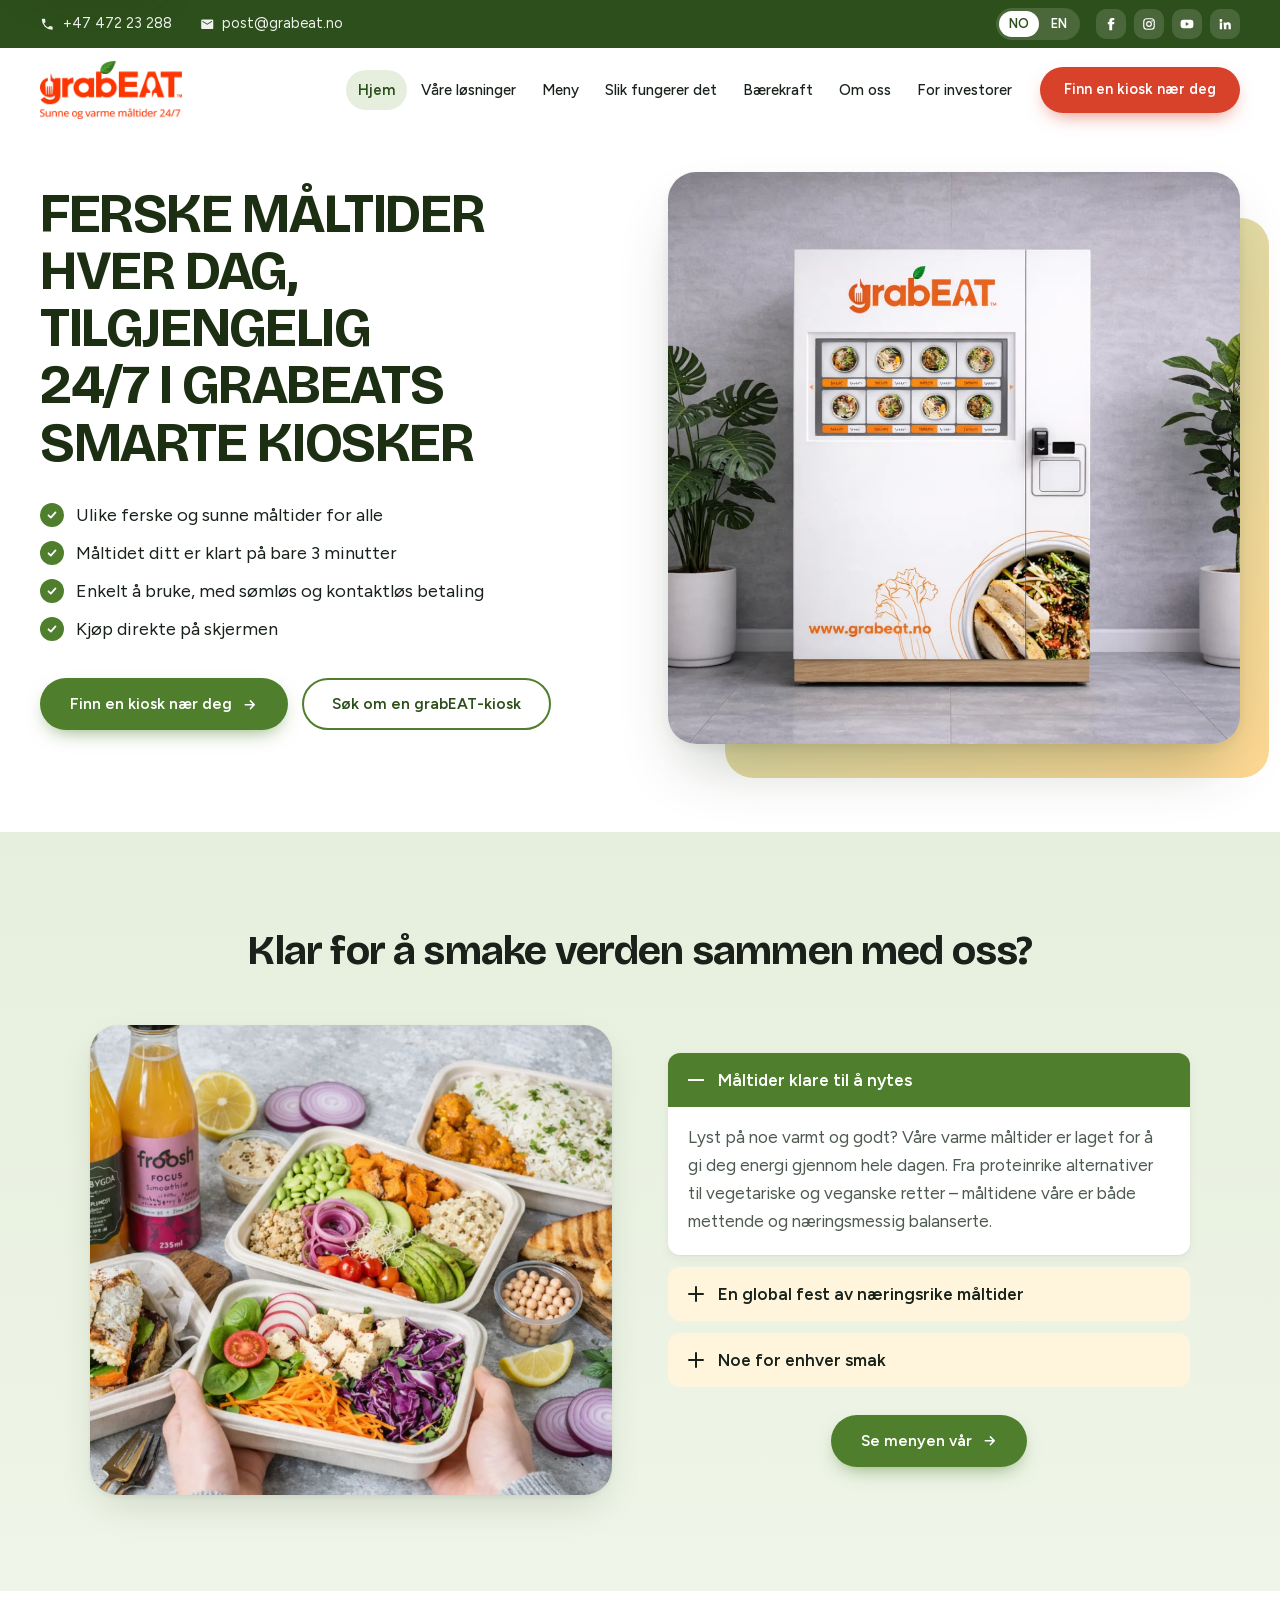
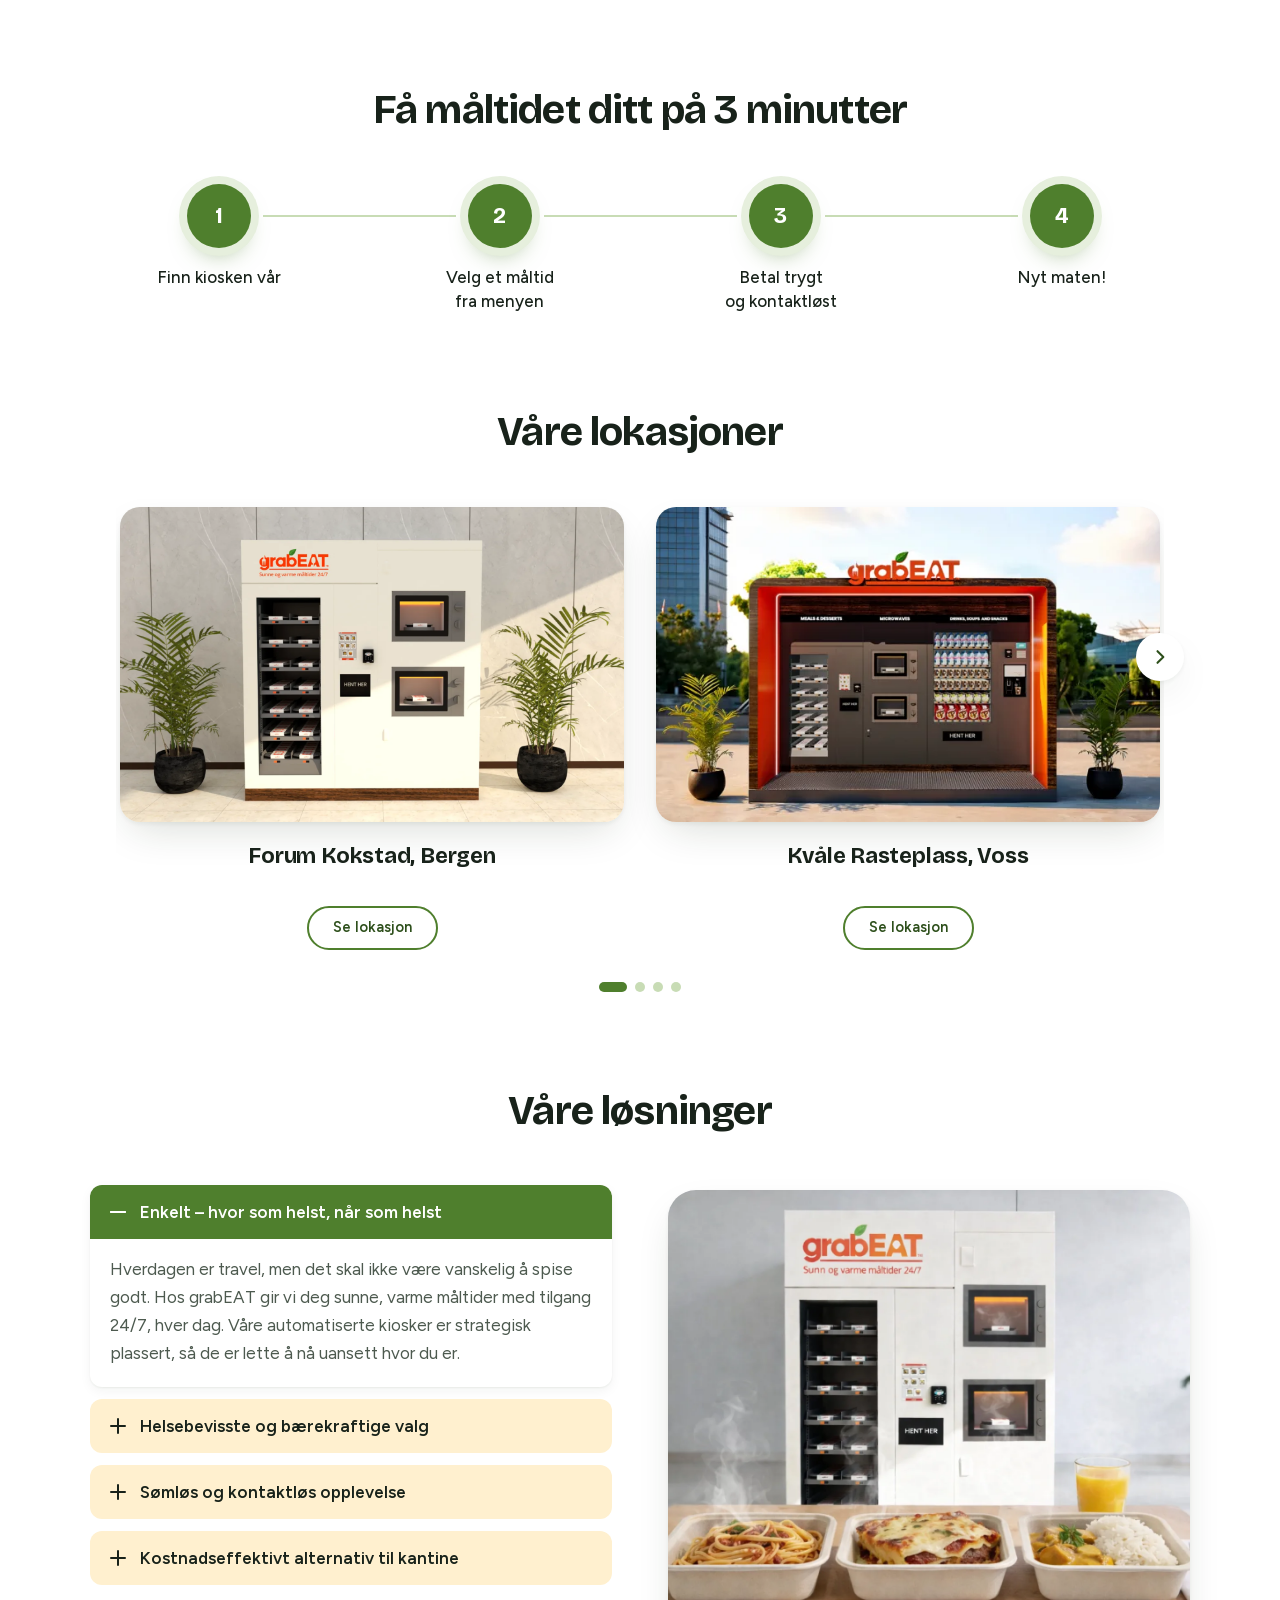
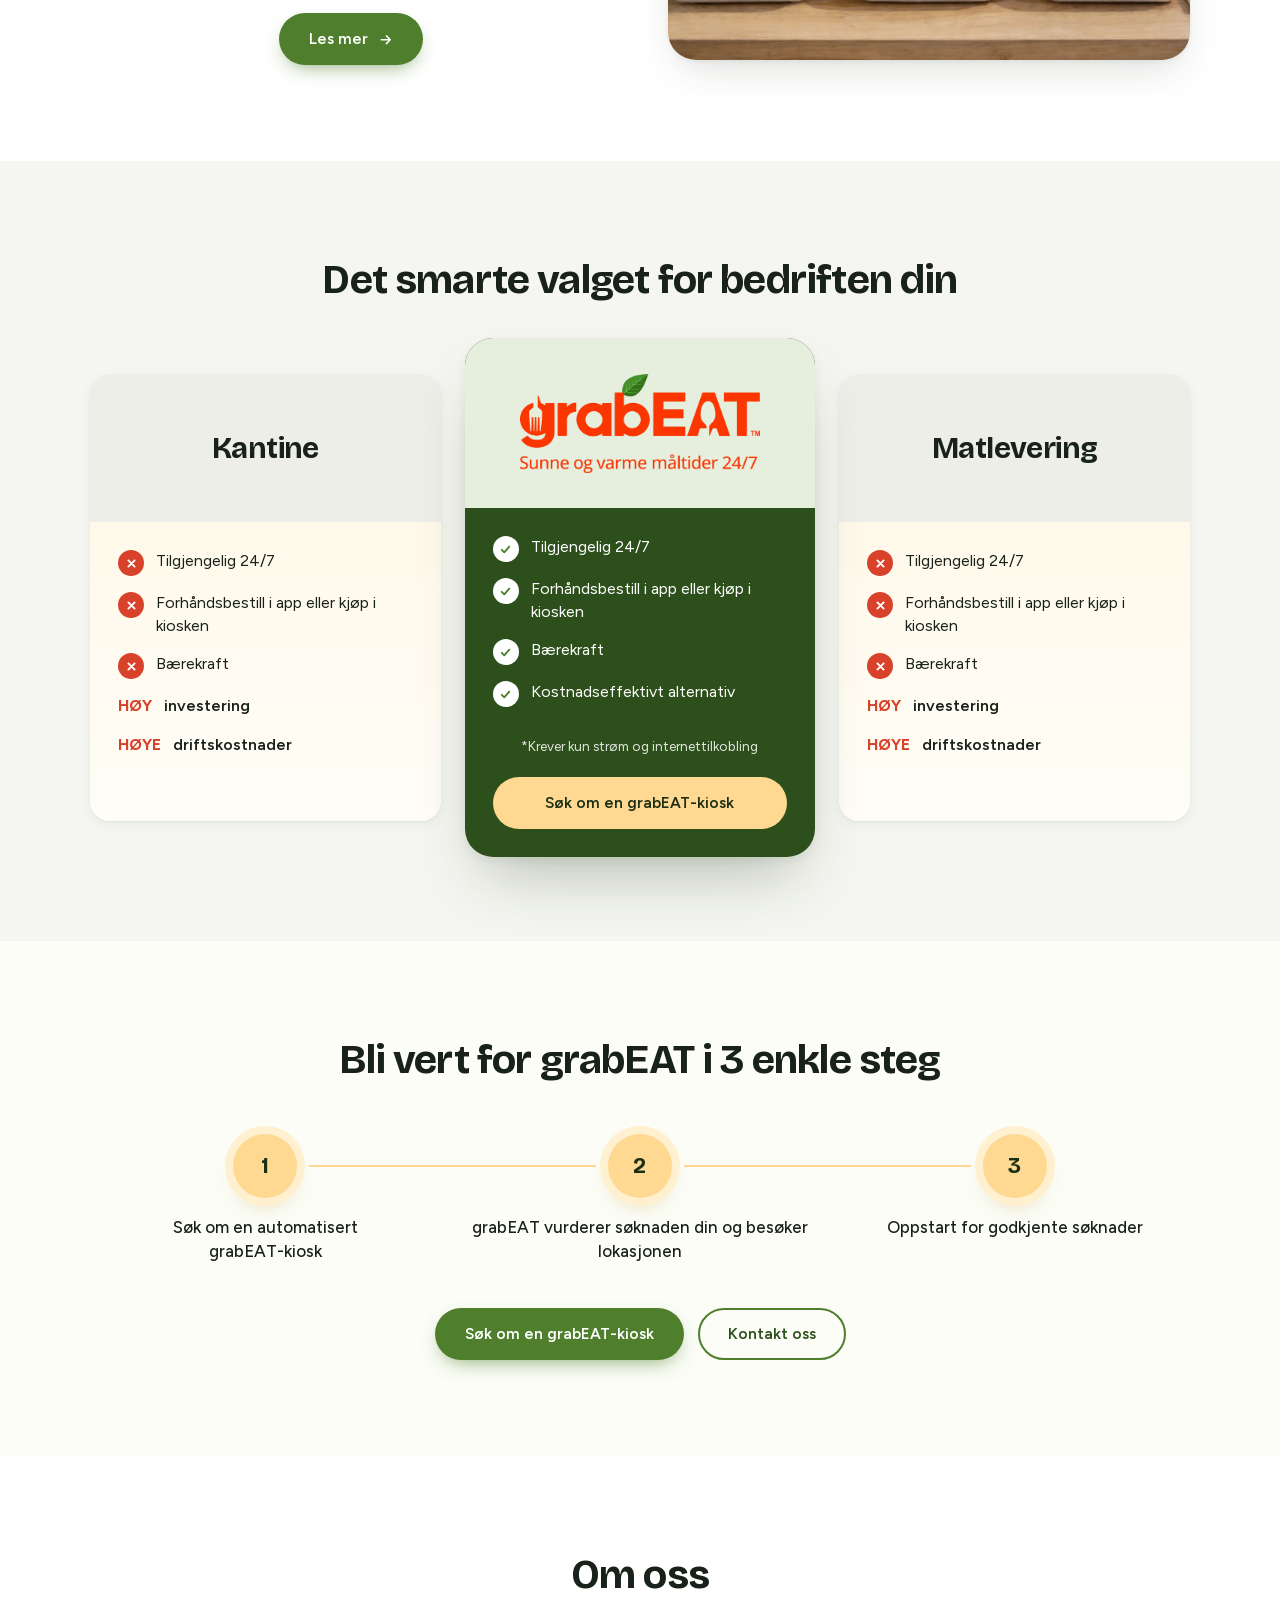
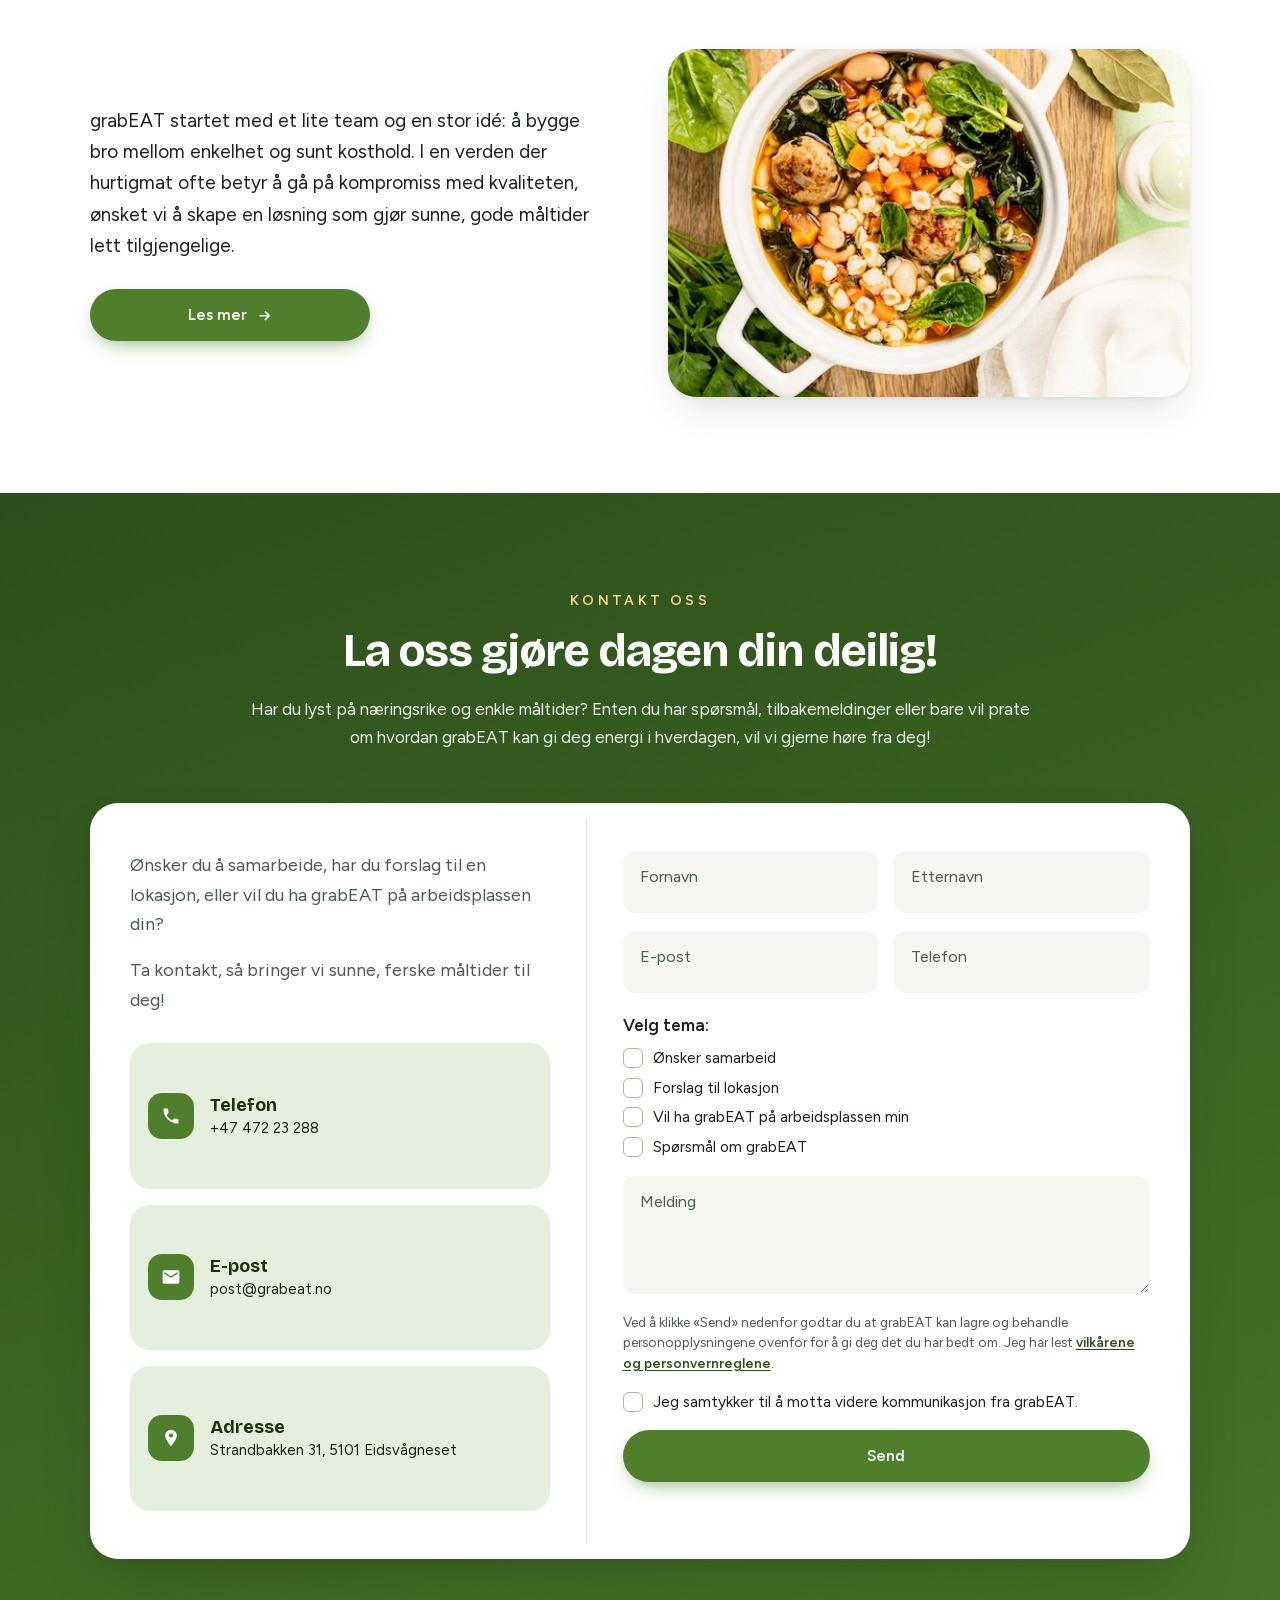
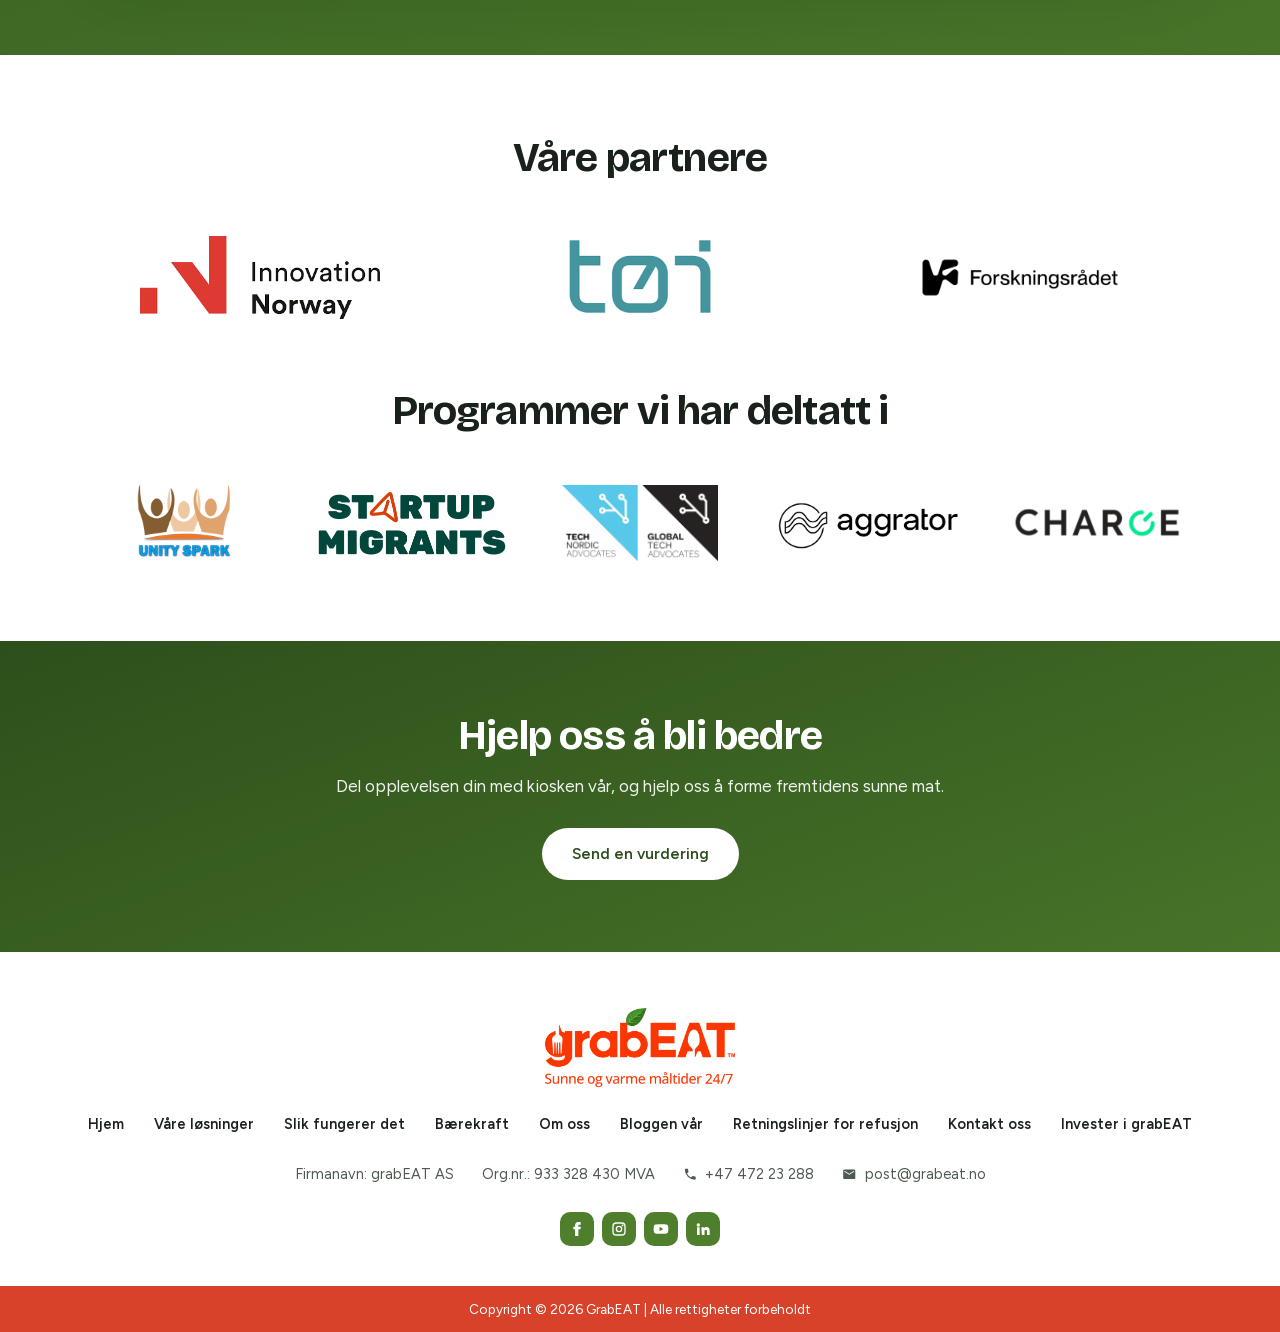
==== no/index.html @ 32b8880d "Apply November 2026 website updates Add a Norwegian homepage with hreflang and a language switcher, " ====
<!doctype html>
<html lang="no">
<head>
  <meta charset="utf-8">
  <meta name="viewport" content="width=device-width, initial-scale=1">
  <title>Varm, sunn mat 24/7 i Bergen og Voss | grabEAT</title>
  <meta name="description" content="Varm, sunn mat klar på 3 minutter i grabEATs smarte kiosker, åpent 24/7 i Bergen og Voss. Finn en kiosk nær deg, eller få en på arbeidsplassen.">
  <link rel="canonical" href="https://grabeat.no/no/">
  <link rel="alternate" hreflang="en" href="https://grabeat.no/">
  <link rel="alternate" hreflang="no" href="https://grabeat.no/no/">
  <link rel="alternate" hreflang="x-default" href="https://grabeat.no/">
  <meta property="og:type" content="website">
  <meta property="og:site_name" content="grabEAT">
  <meta property="og:locale" content="nb_NO">
  <meta property="og:locale:alternate" content="en_GB">
  <meta property="og:url" content="https://grabeat.no/no/">
  <meta property="og:title" content="Varm, sunn mat 24/7 i Bergen og Voss | grabEAT">
  <meta property="og:description" content="Varm, sunn mat klar på 3 minutter i grabEATs smarte kiosker, åpent 24/7 i Bergen og Voss.">
  <meta property="og:image" content="https://grabeat.no/assets/img/grabeat-smart-kiosk.webp">
  <meta property="og:image:width" content="1600">
  <meta property="og:image:height" content="1067">
  <meta property="og:image:alt" content="En smart grabEAT-kiosk mellom to potteplanter">
  <meta name="twitter:card" content="summary_large_image">
  <meta name="twitter:title" content="Varm, sunn mat 24/7 i Bergen og Voss | grabEAT">
  <meta name="twitter:description" content="Varm, sunn mat klar på 3 minutter i grabEATs smarte kiosker, åpent 24/7 i Bergen og Voss.">
  <meta name="twitter:image" content="https://grabeat.no/assets/img/grabeat-smart-kiosk.webp">
  <meta name="theme-color" content="#2d4f1b">
  <link rel="icon" href="../assets/logos/favicon.png">
  <link rel="preload" as="font" type="font/woff2" href="../assets/fonts/bricolage-grotesque-latin.woff2" crossorigin>
  <link rel="preload" as="image" href="../assets/img/grabeat-smart-kiosk.webp">
  <link rel="stylesheet" href="../styles.css">
  <script>document.documentElement.classList.add('js')</script>
  <script type="application/ld+json">
  {
    "@context": "https://schema.org",
    "@graph": [
      {
        "@type": "Organization",
        "@id": "https://grabeat.no/#organization",
        "name": "grabEAT AS",
        "url": "https://grabeat.no/no/",
        "logo": "https://grabeat.no/assets/logos/grabeat-logo.webp",
        "telephone": "+47 472 23 288",
        "email": "post@grabeat.no",
        "vatID": "933328430",
        "address": { "@type": "PostalAddress", "streetAddress": "Strandbakken 31", "postalCode": "5101", "addressLocality": "Eidsvågneset", "addressCountry": "NO" },
        "sameAs": [
          "https://www.facebook.com/grabEAT.no/",
          "https://www.instagram.com/grabeat.no/",
          "https://www.youtube.com/channel/UC2K87p___l81f4XrjC7E9Dw",
          "https://www.linkedin.com/company/grabeat-no/"
        ]
      },
      {
        "@type": "FoodEstablishment",
        "name": "grabEAT Forum Kokstad",
        "image": "https://grabeat.no/assets/img/grabeat-kiosk-forum-kokstad.webp",
        "hasMap": "https://maps.app.goo.gl/c8NznvL21MpRH2QTA",
        "address": { "@type": "PostalAddress", "addressLocality": "Bergen", "addressCountry": "NO" },
        "openingHoursSpecification": { "@type": "OpeningHoursSpecification", "dayOfWeek": ["Monday", "Tuesday", "Wednesday", "Thursday", "Friday", "Saturday", "Sunday"], "opens": "00:00", "closes": "23:59" },
        "parentOrganization": { "@id": "https://grabeat.no/#organization" }
      },
      {
        "@type": "FoodEstablishment",
        "name": "grabEAT Kvåle Rasteplass",
        "image": "https://grabeat.no/assets/img/grabeat-kiosk-kvale-rasteplass-voss.webp",
        "hasMap": "https://maps.app.goo.gl/W15HKtLZR1VzPynV6",
        "address": { "@type": "PostalAddress", "addressLocality": "Voss", "addressCountry": "NO" },
        "openingHoursSpecification": { "@type": "OpeningHoursSpecification", "dayOfWeek": ["Monday", "Tuesday", "Wednesday", "Thursday", "Friday", "Saturday", "Sunday"], "opens": "00:00", "closes": "23:59" },
        "parentOrganization": { "@id": "https://grabeat.no/#organization" }
      },
      {
        "@type": "FoodEstablishment",
        "name": "grabEAT Tesla Kokstad",
        "image": "https://grabeat.no/assets/img/grabeat-kiosk-tesla-kokstad.webp",
        "hasMap": "https://maps.app.goo.gl/M7krP5jtVFcqSdRP9",
        "publicAccess": false,
        "address": { "@type": "PostalAddress", "addressLocality": "Bergen", "addressCountry": "NO" },
        "openingHoursSpecification": { "@type": "OpeningHoursSpecification", "dayOfWeek": ["Monday", "Tuesday", "Wednesday", "Thursday", "Friday", "Saturday", "Sunday"], "opens": "00:00", "closes": "23:59" },
        "parentOrganization": { "@id": "https://grabeat.no/#organization" }
      },
      {
        "@type": "FoodEstablishment",
        "name": "grabEAT Gulating Lagmansrett",
        "address": { "@type": "PostalAddress", "addressCountry": "NO" },
        "openingHoursSpecification": { "@type": "OpeningHoursSpecification", "dayOfWeek": ["Monday", "Tuesday", "Wednesday", "Thursday", "Friday", "Saturday", "Sunday"], "opens": "00:00", "closes": "23:59" },
        "parentOrganization": { "@id": "https://grabeat.no/#organization" }
      },
      {
        "@type": "FoodEstablishment",
        "name": "grabEAT Vestlandshallen",
        "address": { "@type": "PostalAddress", "addressCountry": "NO" },
        "openingHoursSpecification": { "@type": "OpeningHoursSpecification", "dayOfWeek": ["Monday", "Tuesday", "Wednesday", "Thursday", "Friday", "Saturday", "Sunday"], "opens": "00:00", "closes": "23:59" },
        "parentOrganization": { "@id": "https://grabeat.no/#organization" }
      }
    ]
  }
  </script>
</head>
<body id="top">
  <a class="skip-link" href="#content">Hopp til innhold</a>

  <!-- Icon sprite -->
  <svg width="0" height="0" style="position:absolute" aria-hidden="true">
    <symbol id="i-phone" viewBox="0 0 24 24"><path fill="currentColor" d="M6.6 10.8a15.1 15.1 0 0 0 6.6 6.6l2.2-2.2a1 1 0 0 1 1-.25c1.1.37 2.3.57 3.6.57a1 1 0 0 1 1 1V20a1 1 0 0 1-1 1A17 17 0 0 1 3 4a1 1 0 0 1 1-1h3.5a1 1 0 0 1 1 1c0 1.25.2 2.45.57 3.57a1 1 0 0 1-.25 1z"/></symbol>
    <symbol id="i-mail" viewBox="0 0 24 24"><path fill="currentColor" d="M20 4H4a2 2 0 0 0-2 2v12c0 1.1.9 2 2 2h16a2 2 0 0 0 2-2V6a2 2 0 0 0-2-2zm0 4-8 5-8-5V6l8 5 8-5z"/></symbol>
    <symbol id="i-pin" viewBox="0 0 24 24"><path fill="currentColor" d="M12 2a7 7 0 0 0-7 7c0 5.25 7 13 7 13s7-7.75 7-13a7 7 0 0 0-7-7zm0 9.5a2.5 2.5 0 1 1 0-5 2.5 2.5 0 0 1 0 5z"/></symbol>
    <symbol id="i-facebook" viewBox="0 0 24 24"><path fill="currentColor" d="M14 8.5V6.6c0-.9.6-1.1 1-1.1h2.6V1.6L14 1.5c-4 0-4.9 3-4.9 4.9v2.1H6.5v4h2.6v10H14v-10h3.3l.5-4z"/></symbol>
    <symbol id="i-instagram" viewBox="0 0 24 24"><g fill="none" stroke="currentColor" stroke-width="2"><rect x="3" y="3" width="18" height="18" rx="5"/><circle cx="12" cy="12" r="4"/></g><circle cx="17.3" cy="6.7" r="1.3" fill="currentColor"/></symbol>
    <symbol id="i-youtube" viewBox="0 0 24 24"><path fill="currentColor" fill-rule="evenodd" d="M22.5 7.2a2.8 2.8 0 0 0-2-2C18.8 4.7 12 4.7 12 4.7s-6.8 0-8.5.5a2.8 2.8 0 0 0-2 2C1 8.9 1 12 1 12s0 3.1.5 4.8a2.8 2.8 0 0 0 2 2c1.7.5 8.5.5 8.5.5s6.8 0 8.5-.5a2.8 2.8 0 0 0 2-2c.5-1.7.5-4.8.5-4.8s0-3.1-.5-4.8zM9.8 15.3V8.7l5.7 3.3z"/></symbol>
    <symbol id="i-linkedin" viewBox="0 0 24 24"><path fill="currentColor" d="M4.98 3.5a2.5 2.5 0 1 1 0 5 2.5 2.5 0 0 1 0-5zM3 9.5h4V21H3zM9.5 9.5h3.8v1.6h.1c.5-1 1.8-2 3.8-2 4 0 4.8 2.6 4.8 6V21h-4v-5.2c0-1.2 0-2.8-1.7-2.8s-2 1.3-2 2.7V21h-4z"/></symbol>
    <symbol id="i-check" viewBox="0 0 24 24"><path fill="none" stroke="currentColor" stroke-width="3" stroke-linecap="round" stroke-linejoin="round" d="m6 12.5 4 4 8-9"/></symbol>
    <symbol id="i-x" viewBox="0 0 24 24"><path fill="none" stroke="currentColor" stroke-width="3" stroke-linecap="round" d="m7 7 10 10M17 7 7 17"/></symbol>
    <symbol id="i-arrow" viewBox="0 0 24 24"><path fill="none" stroke="currentColor" stroke-width="2.25" stroke-linecap="round" stroke-linejoin="round" d="M5 12h14m-6-6 6 6-6 6"/></symbol>
    <symbol id="i-chevron" viewBox="0 0 24 24"><path fill="none" stroke="currentColor" stroke-width="2.5" stroke-linecap="round" stroke-linejoin="round" d="m9 5 7 7-7 7"/></symbol>
  </svg>

  <!-- Top bar -->
  <div class="topbar">
    <div class="container topbar__inner">
      <div class="topbar__contact">
        <a href="tel:+4747223288"><svg class="icon"><use href="#i-phone"/></svg>+47 472 23 288</a>
        <a href="mailto:post@grabeat.no"><svg class="icon"><use href="#i-mail"/></svg>post@grabeat.no</a>
      </div>
      <div class="topbar__end">
        <nav class="lang" aria-label="Språk">
          <a href="./" hreflang="no" aria-current="page">NO</a>
          <a href="../" hreflang="en" lang="en">EN</a>
        </nav>
        <div class="socials socials--light">
          <a href="https://www.facebook.com/grabEAT.no/" aria-label="Facebook"><svg class="icon"><use href="#i-facebook"/></svg></a>
          <a href="https://www.instagram.com/grabeat.no/" aria-label="Instagram"><svg class="icon"><use href="#i-instagram"/></svg></a>
          <a href="https://www.youtube.com/channel/UC2K87p___l81f4XrjC7E9Dw" aria-label="YouTube"><svg class="icon"><use href="#i-youtube"/></svg></a>
          <a href="https://www.linkedin.com/company/grabeat-no/" aria-label="LinkedIn"><svg class="icon"><use href="#i-linkedin"/></svg></a>
        </div>
      </div>
    </div>
  </div>

  <!-- Header -->
  <header class="header" data-header>
    <div class="container header__inner">
      <a class="header__logo" href="#top" aria-label="grabEAT forside">
        <img src="../assets/logos/grabeat-logo.webp" alt="grabEAT – Sunne og varme måltider 24/7" width="640" height="264">
      </a>
      <button class="nav-toggle" type="button" aria-label="Meny" aria-expanded="false" aria-controls="nav" data-nav-toggle><span></span><span></span><span></span></button>
      <nav class="nav" id="nav" aria-label="Hovedmeny" data-nav>
        <a href="#top" class="is-active">Hjem</a>
        <a href="#solutions">Våre løsninger</a>
        <a href="#menu">Meny</a>
        <a href="#how-it-works">Slik fungerer det</a>
        <a href="https://grabeat.no/sustainability/">Bærekraft</a>
        <a href="#about">Om oss</a>
        <a href="https://grabeat.no/investor/">For investorer</a>
        <a class="btn btn--tomato nav__cta" href="#locations" data-track="find_kiosk">Finn en kiosk nær deg</a>
      </nav>
    </div>
  </header>

  <main id="content">
    <!-- Hero -->
    <section class="hero">
      <div class="container hero__grid">
        <div class="hero__copy">
          <h1 data-reveal>Ferske måltider hver dag, tilgjengelig 24/7 i grabEATs smarte kiosker</h1>
          <ul class="ticks" data-reveal>
            <li><span class="tick"><svg><use href="#i-check"/></svg></span>Ulike ferske og sunne måltider for alle</li>
            <li><span class="tick"><svg><use href="#i-check"/></svg></span>Måltidet ditt er klart på bare 3 minutter</li>
            <li><span class="tick"><svg><use href="#i-check"/></svg></span>Enkelt å bruke, med sømløs og kontaktløs betaling</li>
            <li><span class="tick"><svg><use href="#i-check"/></svg></span>Kjøp direkte på skjermen</li>
          </ul>
          <div class="btn-row" data-reveal>
            <a class="btn btn--green" href="#locations" data-track="find_kiosk">Finn en kiosk nær deg<svg class="icon"><use href="#i-arrow"/></svg></a>
            <a class="btn btn--outline" href="https://grabeat.no/application-form/" data-track="apply_kiosk">Søk om en grabEAT-kiosk</a>
          </div>
        </div>
        <div class="hero__media" data-reveal>
          <img src="../assets/img/grabeat-smart-kiosk.webp" alt="En smart grabEAT-kiosk mellom to potteplanter" width="1600" height="1067" fetchpriority="high">
        </div>
      </div>
    </section>

    <!-- Meals -->
    <section class="section section--sage" id="menu">
      <div class="container">
        <h2 class="section__title" data-reveal>Klar for å smake verden sammen med oss?</h2>
        <div class="split" data-accordion>
          <div class="split__media stack" data-reveal>
            <img class="is-active" src="../assets/img/grabeat-healthy-meal-trays.webp" alt="Hender som holder et brett med fargerike, sunne måltider og drikke ved siden av" width="1600" height="1600" loading="lazy" data-panel-img>
            <img src="../assets/img/asian-dishes-table-spread.webp" alt="Et bord dekket med en wok med sursøt rett, vårruller og nudler" width="1000" height="797" loading="lazy" data-panel-img>
            <img src="../assets/img/spinach-patties-mashed-potato.webp" alt="Spinatkaker med potetmos og tomater" width="1855" height="1677" loading="lazy" data-panel-img>
          </div>
          <div class="split__body" data-reveal>
            <div class="accordion">
              <div class="acc is-open">
                <button class="acc__head" type="button" aria-expanded="true" id="m1" aria-controls="m1p"><span>Måltider klare til å nytes</span><i aria-hidden="true"></i></button>
                <div class="acc__panel" id="m1p" role="region" aria-labelledby="m1"><div><p>Lyst på noe varmt og godt? Våre varme måltider er laget for å gi deg energi gjennom hele dagen. Fra proteinrike alternativer til vegetariske og veganske retter – måltidene våre er både mettende og næringsmessig balanserte.</p></div></div>
              </div>
              <div class="acc">
                <button class="acc__head" type="button" aria-expanded="false" id="m2" aria-controls="m2p"><span>En global fest av næringsrike måltider</span><i aria-hidden="true"></i></button>
                <div class="acc__panel" id="m2p" role="region" aria-labelledby="m2"><div><p>Smak verdens mest populære retter! Oppdag det internasjonale kjøkkenet med grabEATs næringsrike måltider. Våre globalt inspirerte retter er både deilige og sunne – klare når du trenger dem.</p></div></div>
              </div>
              <div class="acc">
                <button class="acc__head" type="button" aria-expanded="false" id="m3" aria-controls="m3p"><span>Noe for enhver smak</span><i aria-hidden="true"></i></button>
                <div class="acc__panel" id="m3p" role="region" aria-labelledby="m3"><div><p>Hos grabEAT vet vi at alle har ulike behov. Derfor er menyen vår inkluderende, med alternativer for ulike kostpreferanser: vegetar, vegansk, glutenfritt og halal.</p></div></div>
              </div>
            </div>
            <div class="center"><a class="btn btn--green" href="https://grabeat.no/our-menu/">Se menyen vår<svg class="icon"><use href="#i-arrow"/></svg></a></div>
          </div>
        </div>
      </div>
    </section>

    <!-- How it works -->
    <section class="section" id="how-it-works">
      <div class="container">
        <h2 class="section__title" data-reveal>Få måltidet ditt på 3 minutter</h2>
        <ol class="steps steps--4" data-reveal>
          <li><span class="steps__num">1</span><span>Finn kiosken vår</span></li>
          <li><span class="steps__num">2</span><span>Velg et måltid <br>fra menyen</span></li>
          <li><span class="steps__num">3</span><span>Betal trygt <br>og kontaktløst</span></li>
          <li><span class="steps__num">4</span><span>Nyt maten!</span></li>
        </ol>
      </div>
    </section>

    <!-- Locations -->
    <section class="section section--flush-top" id="locations">
      <div class="container">
        <h2 class="section__title" data-reveal>Våre lokasjoner</h2>
        <div class="carousel" data-carousel data-reveal>
          <button class="carousel__arrow carousel__arrow--prev" type="button" aria-label="Forrige lokasjon" data-prev><svg class="icon"><use href="#i-chevron"/></svg></button>
          <div class="carousel__track" data-track tabindex="0" aria-label="Kiosklokasjoner" role="group">
            <article class="loc">
              <a class="loc__media" href="https://maps.app.goo.gl/c8NznvL21MpRH2QTA" aria-label="Se Forum Kokstad på kartet" data-track="find_kiosk"><img src="../assets/img/grabeat-kiosk-forum-kokstad.webp" alt="grabEAT-kiosk på Forum Kokstad" width="1600" height="974" loading="lazy"></a>
              <h3>Forum Kokstad, Bergen</h3>
              <p class="loc__note">&nbsp;</p>
              <a class="btn btn--outline btn--sm" href="https://maps.app.goo.gl/c8NznvL21MpRH2QTA" data-track="find_kiosk">Se lokasjon</a>
            </article>
            <article class="loc">
              <a class="loc__media" href="https://maps.app.goo.gl/W15HKtLZR1VzPynV6" aria-label="Se Kvåle Rasteplass på kartet" data-track="find_kiosk"><img src="../assets/img/grabeat-kiosk-kvale-rasteplass-voss.webp" alt="grabEAT-kiosk på Kvåle Rasteplass i Voss" width="768" height="382" loading="lazy"></a>
              <h3>Kvåle Rasteplass, Voss</h3>
              <p class="loc__note">&nbsp;</p>
              <a class="btn btn--outline btn--sm" href="https://maps.app.goo.gl/W15HKtLZR1VzPynV6" data-track="find_kiosk">Se lokasjon</a>
            </article>
            <article class="loc">
              <a class="loc__media" href="https://maps.app.goo.gl/M7krP5jtVFcqSdRP9" aria-label="Se Tesla Kokstad på kartet" data-track="find_kiosk"><img src="../assets/img/grabeat-kiosk-tesla-kokstad.webp" alt="grabEAT-kiosk på Tesla Kokstad" width="1600" height="1000" loading="lazy"></a>
              <h3>Tesla Kokstad</h3>
              <p class="loc__note">*Kun tilgjengelig for Tesla-ansatte</p>
              <a class="btn btn--outline btn--sm" href="https://maps.app.goo.gl/M7krP5jtVFcqSdRP9" data-track="find_kiosk">Se lokasjon</a>
            </article>
            <article class="loc">
              <a class="loc__media loc__media--logo" href="https://www.google.com/maps/search/?api=1&amp;query=Gulating+Lagmannsrett" aria-label="Se Gulating Lagmansrett på kartet" data-track="find_kiosk"><img src="../assets/logos/grabeat-logo.webp" alt="" width="640" height="264" loading="lazy"></a>
              <h3>Gulating Lagmansrett</h3>
              <p class="loc__note">&nbsp;</p>
              <a class="btn btn--outline btn--sm" href="https://www.google.com/maps/search/?api=1&amp;query=Gulating+Lagmannsrett" data-track="find_kiosk">Se lokasjon</a>
            </article>
            <article class="loc">
              <a class="loc__media loc__media--logo" href="https://www.google.com/maps/search/?api=1&amp;query=Vestlandshallen" aria-label="Se Vestlandshallen på kartet" data-track="find_kiosk"><img src="../assets/logos/grabeat-logo.webp" alt="" width="640" height="264" loading="lazy"></a>
              <h3>Vestlandshallen</h3>
              <p class="loc__note">&nbsp;</p>
              <a class="btn btn--outline btn--sm" href="https://www.google.com/maps/search/?api=1&amp;query=Vestlandshallen" data-track="find_kiosk">Se lokasjon</a>
            </article>
          </div>
          <button class="carousel__arrow carousel__arrow--next" type="button" aria-label="Neste lokasjon" data-next><svg class="icon"><use href="#i-chevron"/></svg></button>
          <div class="carousel__dots" data-dots></div>
        </div>
      </div>
    </section>

    <!-- Solutions -->
    <section class="section section--flush-top" id="solutions">
      <div class="container">
        <h2 class="section__title" data-reveal>Våre løsninger</h2>
        <div class="split split--reverse" data-accordion>
          <div class="split__body" data-reveal>
            <div class="accordion">
              <div class="acc is-open">
                <button class="acc__head" type="button" aria-expanded="true" id="s1" aria-controls="s1p"><span>Enkelt – hvor som helst, når som helst</span><i aria-hidden="true"></i></button>
                <div class="acc__panel" id="s1p" role="region" aria-labelledby="s1"><div><p>Hverdagen er travel, men det skal ikke være vanskelig å spise godt. Hos grabEAT gir vi deg sunne, varme måltider med tilgang 24/7, hver dag. Våre automatiserte kiosker er strategisk plassert, så de er lette å nå uansett hvor du er.</p></div></div>
              </div>
              <div class="acc">
                <button class="acc__head" type="button" aria-expanded="false" id="s2" aria-controls="s2p"><span>Helsebevisste og bærekraftige valg</span><i aria-hidden="true"></i></button>
                <div class="acc__panel" id="s2p" role="region" aria-labelledby="s2"><div><p>Hos grabEAT er vi opptatt av velvære – ikke bare for deg, men også for planeten. Måltidene våre lages av lokale råvarer og pakkes i miljøvennlige materialer.</p></div></div>
              </div>
              <div class="acc">
                <button class="acc__head" type="button" aria-expanded="false" id="s3" aria-controls="s3p"><span>Sømløs og kontaktløs opplevelse</span><i aria-hidden="true"></i></button>
                <div class="acc__panel" id="s3p" role="region" aria-labelledby="s3"><div><p>I en verden der trygghet og enkelhet betyr mer enn noen gang, er grabEAT i front av utviklingen. Våre automatiserte kiosker gir en sømløs og kontaktløs kjøpsopplevelse.</p></div></div>
              </div>
              <div class="acc">
                <button class="acc__head" type="button" aria-expanded="false" id="s4" aria-controls="s4p"><span>Kostnadseffektivt alternativ til kantine</span><i aria-hidden="true"></i></button>
                <div class="acc__panel" id="s4p" role="region" aria-labelledby="s4"><div><p>Kioskene våre er utformet for å møte behovene til ulike bedrifter og miljøer. Velg en av våre kioskvarianter for de ansatte, som et kostnadseffektivt alternativ til kantine.</p></div></div>
              </div>
            </div>
            <div class="center"><a class="btn btn--green" href="https://grabeat.no/our-solutions/">Les mer<svg class="icon"><use href="#i-arrow"/></svg></a></div>
          </div>
          <div class="split__media stack" data-reveal>
            <img class="is-active" src="../assets/img/grabeat-kiosk-warm-meals.webp" alt="grabEAT-kiosk med tre varme måltider på et trebord" width="1600" height="1067" loading="lazy" data-panel-img>
            <img src="../assets/img/grabeat-eco-friendly-meal-packaging.webp" alt="Et grabEAT-måltid i miljøvennlig emballasje med trebestikk" width="1598" height="1307" loading="lazy" data-panel-img>
            <img src="../assets/img/contactless-phone-payment-kiosk.webp" alt="En mobiltelefon som betaler kontaktløst ved en kioskleser" width="1719" height="1270" loading="lazy" data-panel-img>
            <img src="../assets/img/grabeat-large-kiosk-meals-drinks.webp" alt="En stor grabEAT-kiosk med varme måltider og drikke" width="1623" height="1334" loading="lazy" data-panel-img>
          </div>
        </div>
      </div>
    </section>

    <!-- Comparison -->
    <section class="section section--mist">
      <div class="container">
        <h2 class="section__title" data-reveal>Det smarte valget for bedriften din</h2>
        <div class="compare">
          <article class="plan" data-reveal>
            <h3 class="plan__head">Kantine</h3>
            <ul class="plan__list">
              <li><span class="mark mark--no"><svg><use href="#i-x"/></svg></span>Tilgjengelig 24/7</li>
              <li><span class="mark mark--no"><svg><use href="#i-x"/></svg></span>Forhåndsbestill i app eller kjøp i kiosken</li>
              <li><span class="mark mark--no"><svg><use href="#i-x"/></svg></span>Bærekraft</li>
              <li class="plan__cost"><b>HØY</b> investering</li>
              <li class="plan__cost"><b>HØYE</b> driftskostnader</li>
            </ul>
          </article>
          <article class="plan plan--best" data-reveal>
            <div class="plan__head"><img src="../assets/logos/grabeat-logo.webp" alt="grabEAT" loading="lazy" width="640" height="264"></div>
            <ul class="plan__list">
              <li><span class="mark mark--best"><svg><use href="#i-check"/></svg></span>Tilgjengelig 24/7</li>
              <li><span class="mark mark--best"><svg><use href="#i-check"/></svg></span>Forhåndsbestill i app eller kjøp i kiosken</li>
              <li><span class="mark mark--best"><svg><use href="#i-check"/></svg></span>Bærekraft</li>
              <li><span class="mark mark--best"><svg><use href="#i-check"/></svg></span>Kostnadseffektivt alternativ</li>
            </ul>
            <p class="plan__note">*Krever kun strøm og internettilkobling</p>
            <div class="plan__foot"><a class="btn btn--green" href="https://grabeat.no/application-form/" data-track="apply_kiosk">Søk om en grabEAT-kiosk</a></div>
          </article>
          <article class="plan" data-reveal>
            <h3 class="plan__head">Matlevering</h3>
            <ul class="plan__list">
              <li><span class="mark mark--no"><svg><use href="#i-x"/></svg></span>Tilgjengelig 24/7</li>
              <li><span class="mark mark--no"><svg><use href="#i-x"/></svg></span>Forhåndsbestill i app eller kjøp i kiosken</li>
              <li><span class="mark mark--no"><svg><use href="#i-x"/></svg></span>Bærekraft</li>
              <li class="plan__cost"><b>HØY</b> investering</li>
              <li class="plan__cost"><b>HØYE</b> driftskostnader</li>
            </ul>
          </article>
        </div>
      </div>
    </section>

    <!-- Host -->
    <section class="section section--cream">
      <div class="container">
        <h2 class="section__title" data-reveal>Bli vert for grabEAT i 3 enkle steg</h2>
        <ol class="steps steps--3 steps--butter" data-reveal>
          <li><span class="steps__num">1</span><span>Søk om en automatisert <br>grabEAT-kiosk</span></li>
          <li><span class="steps__num">2</span><span>grabEAT vurderer søknaden din og besøker lokasjonen</span></li>
          <li><span class="steps__num">3</span><span>Oppstart for godkjente søknader</span></li>
        </ol>
        <div class="btn-row btn-row--center" data-reveal>
          <a class="btn btn--green" href="https://grabeat.no/application-form/" data-track="apply_kiosk">Søk om en grabEAT-kiosk</a>
          <a class="btn btn--outline" href="#contact">Kontakt oss</a>
        </div>
      </div>
    </section>

    <!-- About -->
    <section class="section" id="about">
      <div class="container">
        <h2 class="section__title" data-reveal>Om oss</h2>
        <div class="split split--reverse split--about">
          <div class="split__body" data-reveal>
            <p class="lede">grabEAT startet med et lite team og en stor idé: å bygge bro mellom enkelhet og sunt kosthold. I en verden der hurtigmat ofte betyr å gå på kompromiss med kvaliteten, ønsket vi å skape en løsning som gjør sunne, gode måltider lett tilgjengelige.</p>
            <a class="btn btn--green btn--wide" href="https://grabeat.no/about-us/">Les mer<svg class="icon"><use href="#i-arrow"/></svg></a>
          </div>
          <div class="split__media" data-reveal>
            <img src="../assets/img/homemade-vegetable-soup-meatballs.webp" alt="En gryte med hjemmelaget grønnsakssuppe med kjøttboller og spinat" width="500" height="333" loading="lazy">
          </div>
        </div>
      </div>
    </section>

    <!-- Contact -->
    <section class="section section--green" id="contact">
      <div class="container">
        <header class="contact__intro" data-reveal>
          <p class="eyebrow">Kontakt oss</p>
          <h2>La oss gjøre dagen din deilig!</h2>
          <p>Har du lyst på næringsrike og enkle måltider? Enten du har spørsmål, tilbakemeldinger eller bare vil prate om hvordan grabEAT kan gi deg energi i hverdagen, vil vi gjerne høre fra deg!</p>
        </header>
        <div class="contact__card" data-reveal>
          <div class="contact__info">
            <p>Ønsker du å samarbeide, har du forslag til en lokasjon, eller vil du ha grabEAT på arbeidsplassen din?</p>
            <p>Ta kontakt, så bringer vi sunne, ferske måltider til deg!</p>
            <a class="contact__item" href="tel:+4747223288"><span><svg class="icon"><use href="#i-phone"/></svg></span><div><strong>Telefon</strong>+47 472 23 288</div></a>
            <a class="contact__item" href="mailto:post@grabeat.no"><span><svg class="icon"><use href="#i-mail"/></svg></span><div><strong>E-post</strong>post@grabeat.no</div></a>
            <a class="contact__item" href="https://www.google.com/maps/search/?api=1&amp;query=Strandbakken+31%2C+5101+Eidsv%C3%A5gneset"><span><svg class="icon"><use href="#i-pin"/></svg></span><div><strong>Adresse</strong>Strandbakken 31, 5101 Eidsvågneset</div></a>
          </div>
          <form class="form" data-contact-form novalidate>
            <div class="form__row">
              <label class="field"><span>Fornavn</span><input type="text" name="first" autocomplete="given-name" placeholder=" "></label>
              <label class="field"><span>Etternavn</span><input type="text" name="last" autocomplete="family-name" placeholder=" "></label>
            </div>
            <div class="form__row">
              <label class="field"><span>E-post</span><input type="email" name="email" autocomplete="email" required placeholder=" "></label>
              <label class="field"><span>Telefon</span><input type="tel" name="phone" autocomplete="tel" required placeholder=" "></label>
            </div>
            <fieldset class="checks">
              <legend>Velg tema:</legend>
              <label class="check"><input type="checkbox" name="topic" value="Ønsker samarbeid"><span>Ønsker samarbeid</span></label>
              <label class="check"><input type="checkbox" name="topic" value="Forslag til lokasjon"><span>Forslag til lokasjon</span></label>
              <label class="check"><input type="checkbox" name="topic" value="Vil ha grabEAT på arbeidsplassen min"><span>Vil ha grabEAT på arbeidsplassen min</span></label>
              <label class="check"><input type="checkbox" name="topic" value="Spørsmål om grabEAT"><span>Spørsmål om grabEAT</span></label>
            </fieldset>
            <label class="field"><span>Melding</span><textarea name="message" rows="3" placeholder=" "></textarea></label>
            <p class="form__legal">Ved å klikke «Send» nedenfor godtar du at grabEAT kan lagre og behandle personopplysningene ovenfor for å gi deg det du har bedt om. Jeg har lest <a href="https://grabeat.no/terms-conditions/" target="_blank" rel="noopener">vilkårene og personvernreglene</a>.</p>
            <label class="check"><input type="checkbox" name="optin" value="yes"><span>Jeg samtykker til å motta videre kommunikasjon fra grabEAT.</span></label>
            <button class="btn btn--green btn--block" type="submit">Send</button>
            <p class="form__status" role="status" data-form-status></p>
          </form>
        </div>
      </div>
    </section>

    <!-- Partners -->
    <section class="section section--logos">
      <div class="container">
        <h2 class="section__title" data-reveal>Våre partnere</h2>
        <div class="logos logos--3" data-reveal>
          <img src="../assets/logos/innovation-norway.png" alt="Innovasjon Norge" width="382" height="132" loading="lazy">
          <img src="../assets/logos/toi.png" alt="TØI" width="225" height="123" loading="lazy">
          <img src="../assets/logos/forskningsradet.png" alt="Forskningsrådet" width="1200" height="404" loading="lazy">
        </div>
        <h2 class="section__title section__title--gap" data-reveal>Programmer vi har deltatt i</h2>
        <div class="logos logos--5" data-reveal>
          <img src="../assets/logos/unity-spark.png" alt="Unity Spark" width="150" height="113" loading="lazy">
          <img src="../assets/logos/startup-migrants.webp" alt="Startup Migrants" loading="lazy">
          <img src="../assets/logos/tna-gta.webp" alt="Tech Nordic Advocates og Global Tech Advocates" loading="lazy">
          <img src="../assets/logos/aggrator.webp" alt="Aggrator" loading="lazy">
          <img src="../assets/logos/charge.webp" alt="Charge" loading="lazy">
        </div>
      </div>
    </section>

    <!-- Review CTA -->
    <section class="section section--green section--band">
      <div class="container center" data-reveal>
        <h2>Hjelp oss å bli bedre</h2>
        <p>Del opplevelsen din med kiosken vår, og hjelp oss å forme fremtidens sunne mat.</p>
        <a class="btn btn--white" href="https://forms.gle/kesgQ5iAz8XTWyQr8">Send en vurdering</a>
      </div>
    </section>
  </main>

  <!-- Footer -->
  <footer class="footer">
    <div class="container footer__inner">
      <a href="#top" class="footer__logo" aria-label="grabEAT forside"><img src="../assets/logos/grabeat-logo.webp" alt="grabEAT – Sunne og varme måltider 24/7" loading="lazy" width="640" height="264"></a>
      <nav class="footer__nav" aria-label="Bunnmeny">
        <a href="#top">Hjem</a>
        <a href="#solutions">Våre løsninger</a>
        <a href="#how-it-works">Slik fungerer det</a>
        <a href="https://grabeat.no/sustainability/">Bærekraft</a>
        <a href="#about">Om oss</a>
        <a href="https://grabeat.no/blog/">Bloggen vår</a>
        <a href="https://grabeat.no/refund-policy">Retningslinjer for refusjon</a>
        <a href="#contact">Kontakt oss</a>
        <a href="https://grabeat.no/investor/">Invester i grabEAT</a>
      </nav>
      <ul class="footer__info">
        <li>Firmanavn: grabEAT AS</li>
        <li>Org.nr.: 933 328 430 MVA</li>
        <li><a href="tel:+4747223288"><svg class="icon"><use href="#i-phone"/></svg>+47 472 23 288</a></li>
        <li><a href="mailto:post@grabeat.no"><svg class="icon"><use href="#i-mail"/></svg>post@grabeat.no</a></li>
      </ul>
      <div class="socials">
        <a href="https://www.facebook.com/grabEAT.no/" aria-label="Facebook"><svg class="icon"><use href="#i-facebook"/></svg></a>
        <a href="https://www.instagram.com/grabeat.no/" aria-label="Instagram"><svg class="icon"><use href="#i-instagram"/></svg></a>
        <a href="https://www.youtube.com/channel/UC2K87p___l81f4XrjC7E9Dw" aria-label="YouTube"><svg class="icon"><use href="#i-youtube"/></svg></a>
        <a href="https://www.linkedin.com/company/grabeat-no/" aria-label="LinkedIn"><svg class="icon"><use href="#i-linkedin"/></svg></a>
      </div>
    </div>
    <div class="footer__legal">Copyright © <span data-year>2026</span> GrabEAT | Alle rettigheter forbeholdt</div>
  </footer>

  <a class="to-top" href="#top" aria-label="Til toppen" data-to-top><svg class="icon"><use href="#i-chevron"/></svg></a>

  <!-- Mobile action bar -->
  <div class="mobile-bar">
    <a class="btn btn--green" href="https://www.google.com/maps/search/?api=1&amp;query=grabEAT+kiosk" data-track="find_kiosk"><svg class="icon"><use href="#i-pin"/></svg>Finn kiosk</a>
    <a class="btn btn--outline" href="tel:+4747223288"><svg class="icon"><use href="#i-phone"/></svg>Ring</a>
  </div>

  <script src="../script.js"></script>
</body>
</html>
---- styles.css ----
/* Self-hosted fonts */
@font-face {
  font-family: "Bricolage Grotesque";
  src: url("assets/fonts/bricolage-grotesque-latin.woff2") format("woff2");
  font-weight: 500 700;
  font-display: swap;
}
@font-face {
  font-family: "Figtree";
  src: url("assets/fonts/figtree-latin.woff2") format("woff2");
  font-weight: 400 700;
  font-display: swap;
}

/* grabEAT — tokens */
:root {
  --green: #4f7f2d;
  --green-brand: #598935;
  --green-deep: #2d4f1b;
  --green-ink: #1c2f12;
  --tomato: #d8412a;
  --tomato-bright: #ed4c34;
  --butter: #fff0cf;
  --butter-strong: #ffd892;
  --sage: #e6efdd;
  --sage-strong: #c8dcb5;
  --cream: #fbfdf6;
  --mist: #f5f6f1;
  --paper: #ffffff;
  --ink: #18221a;
  --ink-soft: #4d5a4f;
  --line: #dfe5d8;

  --font-display: "Bricolage Grotesque", "Figtree", system-ui, sans-serif;
  --font-body: "Figtree", system-ui, -apple-system, "Segoe UI", sans-serif;

  --radius-sm: 12px;
  --radius: 20px;
  --radius-lg: 28px;
  --shadow-sm: 0 1px 2px rgba(28, 47, 18, .06), 0 4px 12px rgba(28, 47, 18, .05);
  --shadow: 0 2px 4px rgba(28, 47, 18, .05), 0 16px 40px -12px rgba(28, 47, 18, .18);
  --shadow-lg: 0 4px 8px rgba(28, 47, 18, .06), 0 32px 64px -20px rgba(28, 47, 18, .3);
  --ease: cubic-bezier(.2, .7, .2, 1);
}

/* Base */
*, *::before, *::after { box-sizing: border-box; }
html { scroll-behavior: smooth; scroll-padding-top: 96px; -webkit-text-size-adjust: 100%; }
body {
  margin: 0;
  background: var(--paper);
  color: var(--ink);
  font: 400 17px/1.65 var(--font-body);
  -webkit-font-smoothing: antialiased;
  overflow-x: clip;
}
img, svg { display: block; max-width: 100%; }
img { height: auto; }
a { color: inherit; text-decoration: none; }
ul, ol { margin: 0; padding: 0; list-style: none; }
h1, h2, h3, p { margin: 0; }
h1, h2, h3 { font-family: var(--font-display); font-weight: 700; letter-spacing: -.02em; line-height: 1.1; text-wrap: balance; }
button, input, textarea { font: inherit; color: inherit; }
:focus-visible { outline: 3px solid var(--tomato-bright); outline-offset: 3px; border-radius: 6px; }

.container { width: min(100% - 48px, 1200px); margin-inline: auto; }
.icon { width: 1em; height: 1em; flex: none; }
.center { text-align: center; }
.skip-link {
  position: absolute; left: 16px; top: -60px; z-index: 100;
  padding: 10px 18px; background: var(--paper); border-radius: 999px; box-shadow: var(--shadow);
}
.skip-link:focus { top: 12px; }

/* Buttons */
.btn {
  display: inline-flex; align-items: center; justify-content: center; gap: 10px;
  min-height: 52px; padding: 12px 28px;
  border: 2px solid transparent; border-radius: 999px;
  font-weight: 600; font-size: 15.5px; line-height: 1.2; text-align: center;
  cursor: pointer;
  transition: transform .25s var(--ease), background-color .25s, color .25s, border-color .25s, box-shadow .25s;
}
.btn .icon { transition: transform .25s var(--ease); }
.btn:hover { transform: translateY(-2px); }
.btn:hover .icon { transform: translateX(4px); }
.btn:active { transform: translateY(0); }
.btn--green { background: var(--green); color: #fff; box-shadow: 0 8px 20px -8px rgba(79, 127, 45, .7); }
.btn--green:hover { background: var(--green-deep); }
.btn--tomato { background: var(--tomato); color: #fff; box-shadow: 0 8px 20px -8px rgba(216, 65, 42, .7); }
.btn--tomato:hover { background: #b93420; }
.btn--outline { border-color: var(--green); color: var(--green-deep); background: transparent; }
.btn--outline:hover { background: var(--green); color: #fff; }
.btn--white { background: #fff; color: var(--green-deep); }
.btn--white:hover { background: var(--butter); }
.btn--sm { min-height: 44px; padding: 8px 24px; font-size: 14.5px; }
.btn--block { width: 100%; }
.btn--wide { min-width: 280px; }
.btn-row { display: flex; flex-wrap: wrap; gap: 14px; }
.btn-row--center { justify-content: center; }

/* Top bar */
.topbar { background: var(--green-deep); color: #fff; font-size: 14.5px; }
.topbar__inner { display: flex; align-items: center; justify-content: space-between; gap: 16px; min-height: 48px; }
.topbar__contact { display: flex; flex-wrap: wrap; gap: 4px 28px; }
.topbar__contact a { display: inline-flex; align-items: center; gap: 8px; opacity: .92; transition: opacity .2s; }
.topbar__contact a:hover { opacity: 1; text-decoration: underline; text-underline-offset: 3px; }
.topbar__end { display: flex; align-items: center; gap: 16px; }
.lang { display: flex; gap: 2px; padding: 3px; border-radius: 999px; background: rgba(255, 255, 255, .14); font-size: 13px; font-weight: 600; }
.lang a { padding: 2px 10px; border-radius: 999px; transition: background-color .2s, color .2s; }
.lang a:hover { background: rgba(255, 255, 255, .2); }
.lang a[aria-current="page"] { background: #fff; color: var(--green-deep); }
.socials { display: flex; gap: 8px; }
.socials a {
  display: grid; place-items: center; width: 34px; height: 34px;
  border-radius: 10px; background: var(--green); color: #fff; font-size: 16px;
  transition: transform .2s var(--ease), background-color .2s, color .2s;
}
.socials a:hover { transform: translateY(-2px); background: var(--tomato); }
.socials--light a { width: 30px; height: 30px; font-size: 14px; background: rgba(255, 255, 255, .14); }
.socials--light a:hover { background: #fff; color: var(--green-deep); }

/* Header */
.header {
  position: sticky; top: 0; z-index: 50;
  background: rgba(255, 255, 255, .86);
  -webkit-backdrop-filter: saturate(180%) blur(16px);
  backdrop-filter: saturate(180%) blur(16px);
  transition: box-shadow .3s;
}
.header.is-stuck { box-shadow: 0 1px 0 var(--line), 0 12px 32px -20px rgba(28, 47, 18, .3); }
.header__inner { display: flex; align-items: center; justify-content: space-between; gap: 24px; min-height: 84px; }
.header__logo img { width: 142px; }
.nav { display: flex; align-items: center; gap: 2px; font-weight: 500; font-size: 15px; }
.nav > a:not(.btn) { position: relative; padding: 8px 12px; border-radius: 999px; white-space: nowrap; transition: color .2s, background-color .2s; }
.nav > a:not(.btn):hover { background: var(--sage); color: var(--green-deep); }
.nav > a.is-active { color: var(--green-deep); font-weight: 600; background: var(--sage); }
.nav__cta { margin-left: 14px; min-height: 46px; padding: 10px 22px; font-size: 14.5px; white-space: nowrap; }
.nav-toggle {
  display: none; width: 46px; height: 46px; padding: 0 12px;
  flex-direction: column; justify-content: center; gap: 5px;
  background: var(--green); border: 0; border-radius: 12px; cursor: pointer;
}
.nav-toggle span { display: block; height: 2px; background: #fff; border-radius: 2px; transition: transform .25s var(--ease), opacity .2s; }
.nav-toggle[aria-expanded="true"] span:nth-child(1) { transform: translateY(7px) rotate(45deg); }
.nav-toggle[aria-expanded="true"] span:nth-child(2) { opacity: 0; }
.nav-toggle[aria-expanded="true"] span:nth-child(3) { transform: translateY(-7px) rotate(-45deg); }

/* Hero */
.hero { position: relative; padding: 40px 0 88px; }
.hero__grid { display: grid; grid-template-columns: minmax(0, 1fr) minmax(0, 1fr); gap: 56px; align-items: center; }
.hero h1 { font-size: clamp(38px, 4.3vw, 60px); line-height: 1.04; text-transform: uppercase; color: var(--green-ink); letter-spacing: -.025em; }
.ticks { display: grid; gap: 12px; margin: 30px 0 36px; font-size: 18px; }
.ticks li { display: flex; align-items: flex-start; gap: 12px; line-height: 1.45; }
.tick, .mark { flex: none; display: grid; place-items: center; border-radius: 50%; }
.tick { width: 24px; height: 24px; margin-top: 1px; background: var(--green); color: #fff; }
.tick svg { width: 14px; height: 14px; }
.hero__media { position: relative; }
.hero__media::before {
  content: ""; position: absolute; inset: 8% -5% -6% 10%; z-index: -1;
  border-radius: var(--radius-lg);
  background: linear-gradient(135deg, var(--sage-strong), var(--butter-strong));
}
.hero__media img { width: 100%; aspect-ratio: 1 / 1; object-fit: cover; object-position: 50% 40%; border-radius: var(--radius-lg); box-shadow: var(--shadow-lg); }

/* Sections */
.section { padding: 96px 0; }
.section--flush-top { padding-top: 0; }
.section--sage { background: linear-gradient(180deg, var(--sage), #eff5e8); }
.section--mist { background: var(--mist); }
.section--cream { background: var(--cream); }
.section--green { background: linear-gradient(160deg, var(--green-deep), var(--green) 130%); color: #fff; }
.section__title { font-size: clamp(30px, 3.2vw, 44px); text-align: center; margin-bottom: 52px; }
.section__title--gap { margin-top: 64px; }

/* Split media + accordion */
.split { display: grid; grid-template-columns: minmax(0, 1fr) minmax(0, 1fr); gap: 56px; align-items: center; max-width: 1100px; margin-inline: auto; }
.split__media img { width: 100%; aspect-ratio: 1 / .9; object-fit: cover; border-radius: var(--radius-lg); box-shadow: var(--shadow); }
.split--about .split__media img { aspect-ratio: 3 / 2; }
.stack { display: grid; }
.stack > img { grid-area: 1 / 1; opacity: 0; transform: scale(1.03); transition: opacity .55s var(--ease), transform .9s var(--ease); }
.stack > img.is-active { opacity: 1; transform: none; }
.stack { border-radius: var(--radius-lg); }
.lede { font-size: 19px; margin-bottom: 28px; color: var(--ink); }

.accordion { display: grid; gap: 12px; margin-bottom: 28px; }
.acc { border-radius: var(--radius-sm); overflow: hidden; background: var(--butter); transition: background-color .3s, box-shadow .3s; }
.acc.is-open { background: var(--paper); box-shadow: var(--shadow-sm); }
.section--sage .acc:not(.is-open) { background: #fff5dd; }
.acc__head {
  display: flex; align-items: center; gap: 14px; width: 100%;
  padding: 16px 20px; border: 0; background: transparent;
  font-weight: 600; font-size: 17px; line-height: 1.3; text-align: left; cursor: pointer;
  transition: background-color .25s, color .25s;
}
.acc__head span { flex: 1; }
.acc:not(.is-open) .acc__head:hover { background: var(--butter-strong); }
.acc.is-open .acc__head { background: var(--green); color: #fff; }
.acc__head i { position: relative; flex: none; order: -1; width: 16px; height: 16px; }
.acc__head i::before, .acc__head i::after {
  content: ""; position: absolute; left: 0; top: 7px; width: 16px; height: 2px;
  background: currentColor; border-radius: 2px; transition: transform .3s var(--ease);
}
.acc__head i::after { transform: rotate(90deg); }
.acc.is-open .acc__head i::after { transform: rotate(0); }
.acc__panel { display: grid; grid-template-rows: 0fr; transition: grid-template-rows .4s var(--ease); }
.acc__panel > div { overflow: hidden; min-height: 0; }
.acc__panel p { padding: 16px 20px 20px; color: var(--ink-soft); }
.acc.is-open .acc__panel { grid-template-rows: 1fr; }
.acc:not(.is-open) .acc__panel > div { visibility: hidden; transition: visibility .4s; }

/* Steps */
.steps { display: grid; gap: 24px; counter-reset: none; max-width: 1100px; margin-inline: auto; }
.steps--4 { grid-template-columns: repeat(4, 1fr); }
.steps--3 { grid-template-columns: repeat(3, 1fr); margin-bottom: 44px; }
.steps li { position: relative; display: flex; flex-direction: column; align-items: center; gap: 18px; text-align: center; font-weight: 500; font-size: 17px; line-height: 1.4; }
.steps li:not(:last-child)::after {
  content: ""; position: absolute; top: 31px; left: calc(50% + 44px); width: calc(100% - 64px); height: 2px;
  background: var(--sage-strong); transform-origin: left; transition: transform 1s var(--ease) .25s;
}
.js [data-reveal]:not(.is-in).steps li::after { transform: scaleX(0); }
.steps__num {
  display: grid; place-items: center; width: 64px; height: 64px; border-radius: 50%;
  background: var(--green); color: #fff;
  font: 700 22px/1 var(--font-display);
  box-shadow: 0 0 0 8px var(--sage), 0 12px 24px -8px rgba(79, 127, 45, .6);
}
.steps--butter .steps__num { background: var(--butter-strong); color: var(--green-ink); box-shadow: 0 0 0 8px var(--butter), 0 12px 24px -10px rgba(190, 130, 30, .5); }
.steps--butter li:not(:last-child)::after { background: var(--butter-strong); }

/* Carousel */
.carousel { position: relative; max-width: 1040px; margin-inline: auto; }
.carousel__track {
  display: grid; grid-auto-flow: column; grid-auto-columns: calc((100% - 32px) / 2);
  gap: 32px; overflow-x: auto; scroll-snap-type: x mandatory; scrollbar-width: none;
  padding: 8px 4px 16px; margin: -8px -4px -16px; scroll-padding-inline: 4px;
}
.carousel__track::-webkit-scrollbar { display: none; }
.loc { display: flex; flex-direction: column; align-items: center; text-align: center; scroll-snap-align: start; }
.loc__media { display: block; width: 100%; overflow: hidden; border-radius: var(--radius); box-shadow: var(--shadow); background: var(--mist); }
.loc__media img { width: 100%; aspect-ratio: 16 / 10; object-fit: cover; transition: transform .8s var(--ease); }
.loc__media:hover img { transform: scale(1.05); }
.loc__media--logo { display: grid; place-items: center; aspect-ratio: 16 / 10; background: linear-gradient(135deg, var(--sage), var(--butter)); }
.loc__media--logo img { width: 46%; aspect-ratio: auto; object-fit: contain; }
.loc h3 { margin-top: 22px; font-size: 22px; letter-spacing: -.01em; }
.loc__note { min-height: 24px; margin: 4px 0 10px; font-size: 14px; color: var(--tomato); font-weight: 500; }
.carousel__arrow {
  position: absolute; top: calc((100% - 44px) * .3); z-index: 2;
  display: grid; place-items: center; width: 48px; height: 48px;
  border: 0; border-radius: 50%; background: #fff; color: var(--green-deep); font-size: 20px;
  box-shadow: var(--shadow); cursor: pointer;
  transition: transform .2s var(--ease), background-color .2s, color .2s, opacity .2s;
}
.carousel__arrow:hover { background: var(--green); color: #fff; }
.carousel__arrow[disabled] { opacity: 0; pointer-events: none; }
.carousel__arrow--prev { left: -24px; }
.carousel__arrow--prev svg { transform: rotate(180deg); }
.carousel__arrow--next { right: -24px; }
.carousel__dots { display: flex; justify-content: center; gap: 8px; margin-top: 32px; }
.carousel__dots button {
  width: 10px; height: 10px; padding: 0; border: 0; border-radius: 999px; background: var(--sage-strong);
  cursor: pointer; transition: width .3s var(--ease), background-color .3s;
}
.carousel__dots button[aria-current="true"] { width: 28px; background: var(--green); }

/* Comparison */
.compare { display: grid; grid-template-columns: repeat(3, minmax(0, 1fr)); gap: 24px; align-items: stretch; max-width: 1100px; margin: 72px auto 24px; }
.plan { display: flex; flex-direction: column; overflow: hidden; background: var(--paper); border-radius: var(--radius); box-shadow: var(--shadow-sm); }
.plan__head { display: grid; place-items: center; min-height: 148px; padding: 24px; margin: 0; background: #eceee7; font-size: 30px; text-align: center; }
.plan__list { display: grid; align-content: start; gap: 16px; padding: 28px; flex: 1; background: linear-gradient(180deg, #fff9ea, #fffdf7); }
.plan__list li { display: flex; align-items: flex-start; gap: 12px; font-size: 16px; line-height: 1.4; }
.plan__cost { font-weight: 600; }
.plan__cost b { color: var(--tomato); }
.mark { width: 26px; height: 26px; color: #fff; }
.mark svg { width: 15px; height: 15px; }
.mark--no { background: var(--tomato); }
.mark--yes { background: var(--green); }
.mark--best { background: #fff; color: var(--green); }
.plan--best { margin-block: -36px; background: var(--green-deep); color: #fff; box-shadow: var(--shadow-lg); border-radius: var(--radius-lg); position: relative; z-index: 1; }
.plan--best .plan__head { min-height: 170px; background: var(--sage); }
.plan--best .plan__head img { width: 240px; }
.plan--best .plan__list { background: none; }
.plan__note { padding: 0 28px 20px; font-size: 13.5px; text-align: center; opacity: .85; }
.plan__foot { padding: 0 28px 28px; }
.plan__foot .btn { width: 100%; background: var(--butter-strong); color: var(--green-ink); box-shadow: none; }
.plan__foot .btn:hover { background: #fff; }

/* Contact */
.contact__intro { max-width: 800px; margin: 0 auto 52px; text-align: center; }
.eyebrow { margin-bottom: 14px; font-size: 14px; font-weight: 600; letter-spacing: .24em; text-transform: uppercase; color: var(--butter-strong); }
.contact__intro h2 { font-size: clamp(32px, 3.6vw, 50px); margin-bottom: 18px; }
.contact__intro p:last-child { opacity: .9; }
.contact__card {
  display: grid; grid-template-columns: minmax(0, .9fr) minmax(0, 1.1fr);
  max-width: 1100px; margin-inline: auto; padding: 16px;
  background: var(--paper); color: var(--ink); border-radius: var(--radius-lg); box-shadow: var(--shadow-lg);
}
.contact__info { display: flex; flex-direction: column; gap: 16px; padding: 32px 36px 32px 24px; border-right: 1px solid var(--line); }
.contact__info > p { color: var(--ink-soft); font-size: 18px; }
.contact__info > p + .contact__item { margin-top: 12px; }
.contact__info .contact__item { flex: 1 1 auto; }
.contact__item {
  display: flex; align-items: center; gap: 16px; padding: 16px 18px;
  background: var(--sage); border-radius: var(--radius); line-height: 1.35; font-size: 15px;
  overflow-wrap: anywhere;
  transition: transform .25s var(--ease), background-color .25s, color .25s;
}
.contact__item > span { flex: none; display: grid; place-items: center; width: 46px; height: 46px; border-radius: 14px; background: var(--green); color: #fff; font-size: 20px; }
.contact__item strong { display: block; font: 700 18px/1.3 var(--font-display); color: var(--green-ink); }
.contact__item:hover { transform: translateX(4px); background: var(--sage-strong); }
.form { display: grid; gap: 18px; padding: 32px 24px 28px 36px; }
.form__row { display: grid; grid-template-columns: 1fr 1fr; gap: 16px; }
.field { position: relative; display: block; }
.field input, .field textarea {
  display: block; width: 100%; padding: 24px 16px 8px;
  background: var(--mist); border: 1.5px solid transparent; border-radius: var(--radius-sm);
  transition: border-color .2s, background-color .2s, box-shadow .2s;
}
.field textarea { resize: vertical; min-height: 104px; }
.field > span {
  position: absolute; left: 17px; top: 16px; color: var(--ink-soft); pointer-events: none;
  font-size: 16px; line-height: 1.3; transform-origin: left top; transition: transform .18s var(--ease), color .18s;
}
.field input:focus, .field textarea:focus { outline: 0; background: #fff; border-color: var(--green); box-shadow: 0 0 0 4px rgba(79, 127, 45, .14); }
.field input:focus + *, .field textarea:focus + * { color: var(--green); }
.field:focus-within > span,
.field:has(input:not(:placeholder-shown)) > span,
.field:has(textarea:not(:placeholder-shown)) > span { transform: translateY(-9px) scale(.76); color: var(--green); }
.field.is-invalid input { border-color: var(--tomato); background: #fff4f1; }
.checks { display: grid; gap: 8px; margin: 0; padding: 0; border: 0; }
.checks legend { padding: 0; margin-bottom: 8px; font-weight: 600; }
.check { display: flex; align-items: flex-start; gap: 10px; font-size: 15.5px; line-height: 1.4; cursor: pointer; }
.check input {
  appearance: none; flex: none; width: 20px; height: 20px; margin: 1px 0 0;
  border: 1.5px solid #aab6a2; border-radius: 6px; background: #fff; cursor: pointer;
  transition: background-color .15s, border-color .15s;
}
.check input:checked {
  border-color: var(--green);
  background: var(--green) url("data:image/svg+xml,%3Csvg xmlns='http://www.w3.org/2000/svg' viewBox='0 0 24 24'%3E%3Cpath fill='none' stroke='white' stroke-width='3.5' stroke-linecap='round' stroke-linejoin='round' d='m6 12.5 4 4 8-9'/%3E%3C/svg%3E") center / 14px no-repeat;
}
.form__legal { font-size: 13.5px; line-height: 1.5; color: var(--ink-soft); }
.form__legal a { color: var(--green-deep); font-weight: 600; text-decoration: underline; text-underline-offset: 2px; }
.form__status { min-height: 1.4em; margin-top: -6px; font-size: 14.5px; font-weight: 500; color: var(--green-deep); }
.form__status.is-error { color: var(--tomato); }

/* Logos */
.section--logos { padding: 80px 0; }
.logos { display: grid; align-items: center; justify-items: center; gap: 32px 40px; max-width: 1100px; margin-inline: auto; }
.logos--3 { grid-template-columns: repeat(3, 1fr); }
.logos--5 { grid-template-columns: repeat(5, 1fr); }
.logos img { max-height: 76px; width: auto; max-width: 100%; object-fit: contain; transition: transform .3s var(--ease); }
.logos--3 img { max-height: 92px; max-width: 240px; }
.logos img:hover { transform: scale(1.05); }

/* Band CTA */
.section--band { padding: 72px 0; }
.section--band h2 { font-size: clamp(30px, 3.2vw, 44px); margin-bottom: 14px; }
.section--band p { margin-bottom: 28px; opacity: .92; }

/* Footer */
.footer__inner { display: flex; flex-direction: column; align-items: center; gap: 22px; padding: 56px 0 40px; text-align: center; }
.footer__logo img { width: 190px; }
.footer__nav, .footer__info { display: flex; flex-wrap: wrap; justify-content: center; }
.footer__nav { gap: 4px 6px; font-weight: 600; font-size: 14.5px; }
.footer__nav a { padding: 4px 12px; border-radius: 999px; transition: background-color .2s, color .2s; }
.footer__nav a:hover { background: var(--sage); color: var(--green-deep); }
.footer__info { gap: 6px 28px; font-size: 14.5px; color: var(--ink-soft); }
.footer__info a { display: inline-flex; align-items: center; gap: 8px; transition: color .2s; }
.footer__info a:hover { color: var(--green-deep); }
.footer__legal { padding: 12px 24px; background: var(--tomato); color: #fff; font-size: 13.5px; text-align: center; }

/* Back to top */
.to-top {
  position: fixed; right: 24px; bottom: 24px; z-index: 40;
  display: grid; place-items: center; width: 46px; height: 46px;
  border-radius: 50%; background: var(--green-ink); color: #fff; font-size: 18px; box-shadow: var(--shadow);
  opacity: 0; visibility: hidden; transform: translateY(10px);
  transition: opacity .25s, transform .25s var(--ease), visibility .25s, background-color .2s;
}
.to-top svg { transform: rotate(-90deg); }
.to-top.is-visible { opacity: 1; visibility: visible; transform: none; }
.to-top:hover { background: var(--green); }

/* Mobile action bar */
.mobile-bar { display: none; }

/* Reveal */
.js [data-reveal] { opacity: 0; transform: translateY(20px); transition: opacity .7s var(--ease), transform .7s var(--ease); }
.js [data-reveal].is-in { opacity: 1; transform: none; }

/* Responsive */
@media (max-width: 1160px) {
  .nav-toggle { display: flex; }
  .nav {
    position: absolute; left: 0; right: 0; top: 100%;
    flex-direction: column; align-items: stretch; gap: 4px; padding: 12px 24px 24px;
    background: #fff; box-shadow: 0 24px 40px -20px rgba(28, 47, 18, .35);
    opacity: 0; visibility: hidden; transform: translateY(-8px);
    transition: opacity .2s, transform .25s var(--ease), visibility .25s;
    max-height: calc(100vh - 84px); overflow-y: auto;
  }
  .nav.is-open { opacity: 1; visibility: visible; transform: none; }
  .nav > a:not(.btn) { padding: 12px 14px; font-size: 16px; }
  .nav__cta { margin: 8px 0 0; }
  .carousel__arrow--prev { left: -12px; }
  .carousel__arrow--next { right: -12px; }
}
@media (max-width: 900px) {
  .section { padding: 72px 0; }
  .section--flush-top { padding-top: 0; }
  .hero { padding: 24px 0 72px; }
  .hero__grid, .split { grid-template-columns: minmax(0, 1fr); gap: 36px; }
  .hero__media { order: -1; }
  .hero__media img { aspect-ratio: 4 / 3; }
  .hero__media::before { inset: 10% -8px -12px 12%; }
  .split--reverse .split__media { order: -1; }
  .split__media img { aspect-ratio: 4 / 3; }
  .compare { grid-template-columns: minmax(0, 1fr); margin-top: 0; }
  .plan--best { margin-block: 0; }
  .plan__head, .plan--best .plan__head { min-height: 112px; }
  .contact__card { grid-template-columns: minmax(0, 1fr); }
  .contact__info { padding: 20px 12px 28px; border-right: 0; border-bottom: 1px solid var(--line); }
  .form { padding: 28px 12px 16px; }
  .logos--5 { grid-template-columns: repeat(3, 1fr); }
}
@media (max-width: 640px) {
  body { font-size: 16px; }
  .container { width: calc(100% - 32px); }
  .topbar__inner { flex-wrap: wrap; justify-content: center; padding-block: 8px; }
  .topbar__contact { justify-content: center; font-size: 13.5px; }
  .topbar .socials { display: none; }
  body { padding-bottom: calc(72px + env(safe-area-inset-bottom)); }
  .mobile-bar {
    position: fixed; left: 0; right: 0; bottom: 0; z-index: 45;
    display: grid; grid-template-columns: 1.4fr 1fr; gap: 10px;
    padding: 10px 16px calc(10px + env(safe-area-inset-bottom));
    background: rgba(255, 255, 255, .94);
    -webkit-backdrop-filter: blur(14px); backdrop-filter: blur(14px);
    box-shadow: 0 -10px 28px -14px rgba(28, 47, 18, .35);
  }
  .mobile-bar .btn { min-height: 50px; padding: 8px 12px; }
  .mobile-bar .btn .icon { font-size: 18px; }
  .mobile-bar .btn:hover .icon { transform: none; }
  .header__inner { min-height: 72px; }
  .header__logo img { width: 116px; }
  .nav { max-height: calc(100vh - 72px); }
  .hero h1 { font-size: clamp(30px, 9vw, 38px); }
  .ticks { font-size: 16.5px; }
  .btn-row .btn { flex: 1 1 100%; }
  .btn--wide { width: 100%; min-width: 0; }
  .section__title { margin-bottom: 36px; }
  .steps--4, .steps--3 { grid-template-columns: minmax(0, 1fr); gap: 0; justify-items: start; }
  .steps li { flex-direction: row; gap: 20px; padding-bottom: 32px; text-align: left; width: 100%; }
  .steps li:last-child { padding-bottom: 0; }
  .steps li br { display: none; }
  .steps__num { flex: none; width: 52px; height: 52px; font-size: 19px; box-shadow: 0 0 0 6px var(--sage); }
  .steps--butter .steps__num { box-shadow: 0 0 0 6px var(--butter); }
  .steps li:not(:last-child)::after { top: 58px; left: 25px; width: 2px; height: calc(100% - 64px); transform-origin: top; }
  .js [data-reveal]:not(.is-in).steps li::after { transform: scaleY(0); }
  .carousel__track { grid-auto-columns: 88%; gap: 16px; }
  .carousel__arrow { display: none; }
  .form__row { grid-template-columns: minmax(0, 1fr); }
  .contact__card { padding: 8px; }
  .logos--3 { grid-template-columns: minmax(0, 1fr); gap: 28px; }
  .logos--5 { grid-template-columns: repeat(2, 1fr); gap: 28px 24px; }
  .footer__info { flex-direction: column; align-items: center; }
  .to-top { right: 16px; bottom: calc(84px + env(safe-area-inset-bottom)); }
}
@media (prefers-reduced-motion: reduce) {
  html { scroll-behavior: auto; }
  *, *::before, *::after { animation: none !important; transition-duration: .01ms !important; transition-delay: 0s !important; }
  .js [data-reveal] { opacity: 1; transform: none; }
}
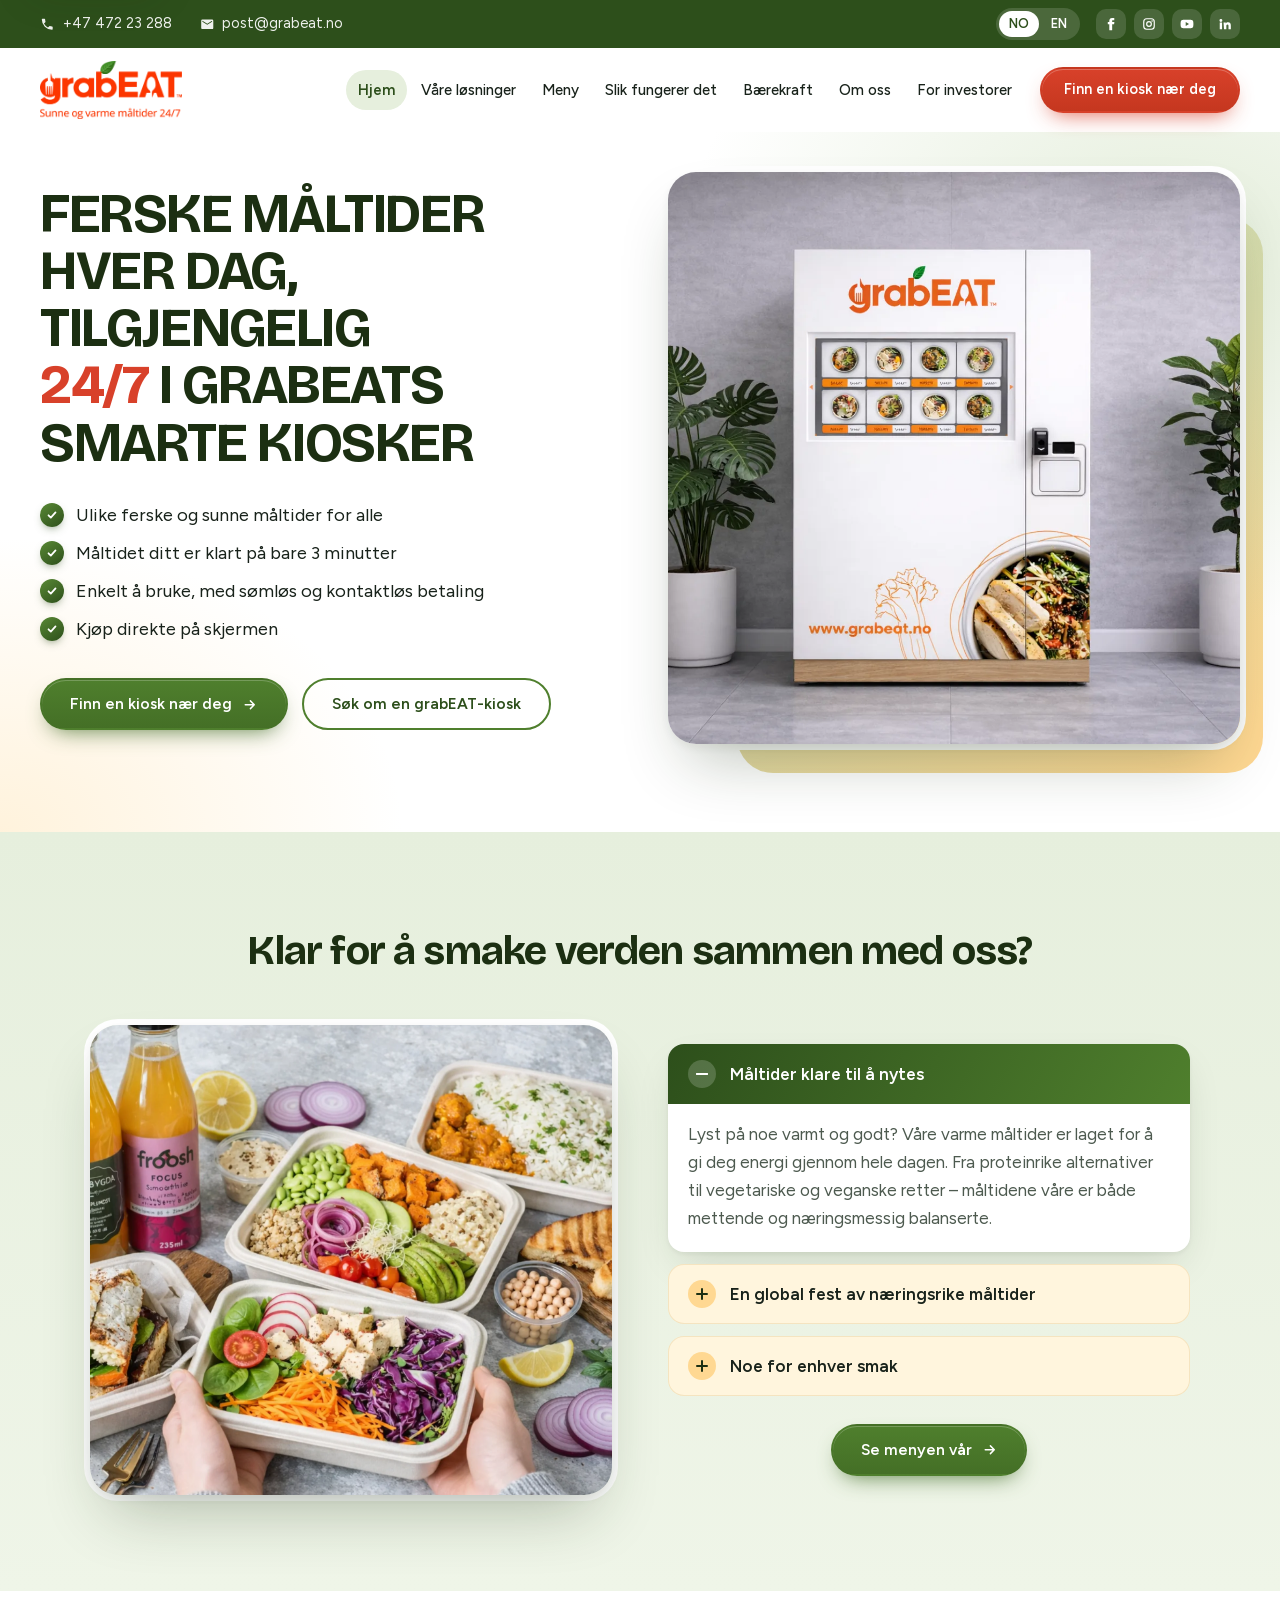
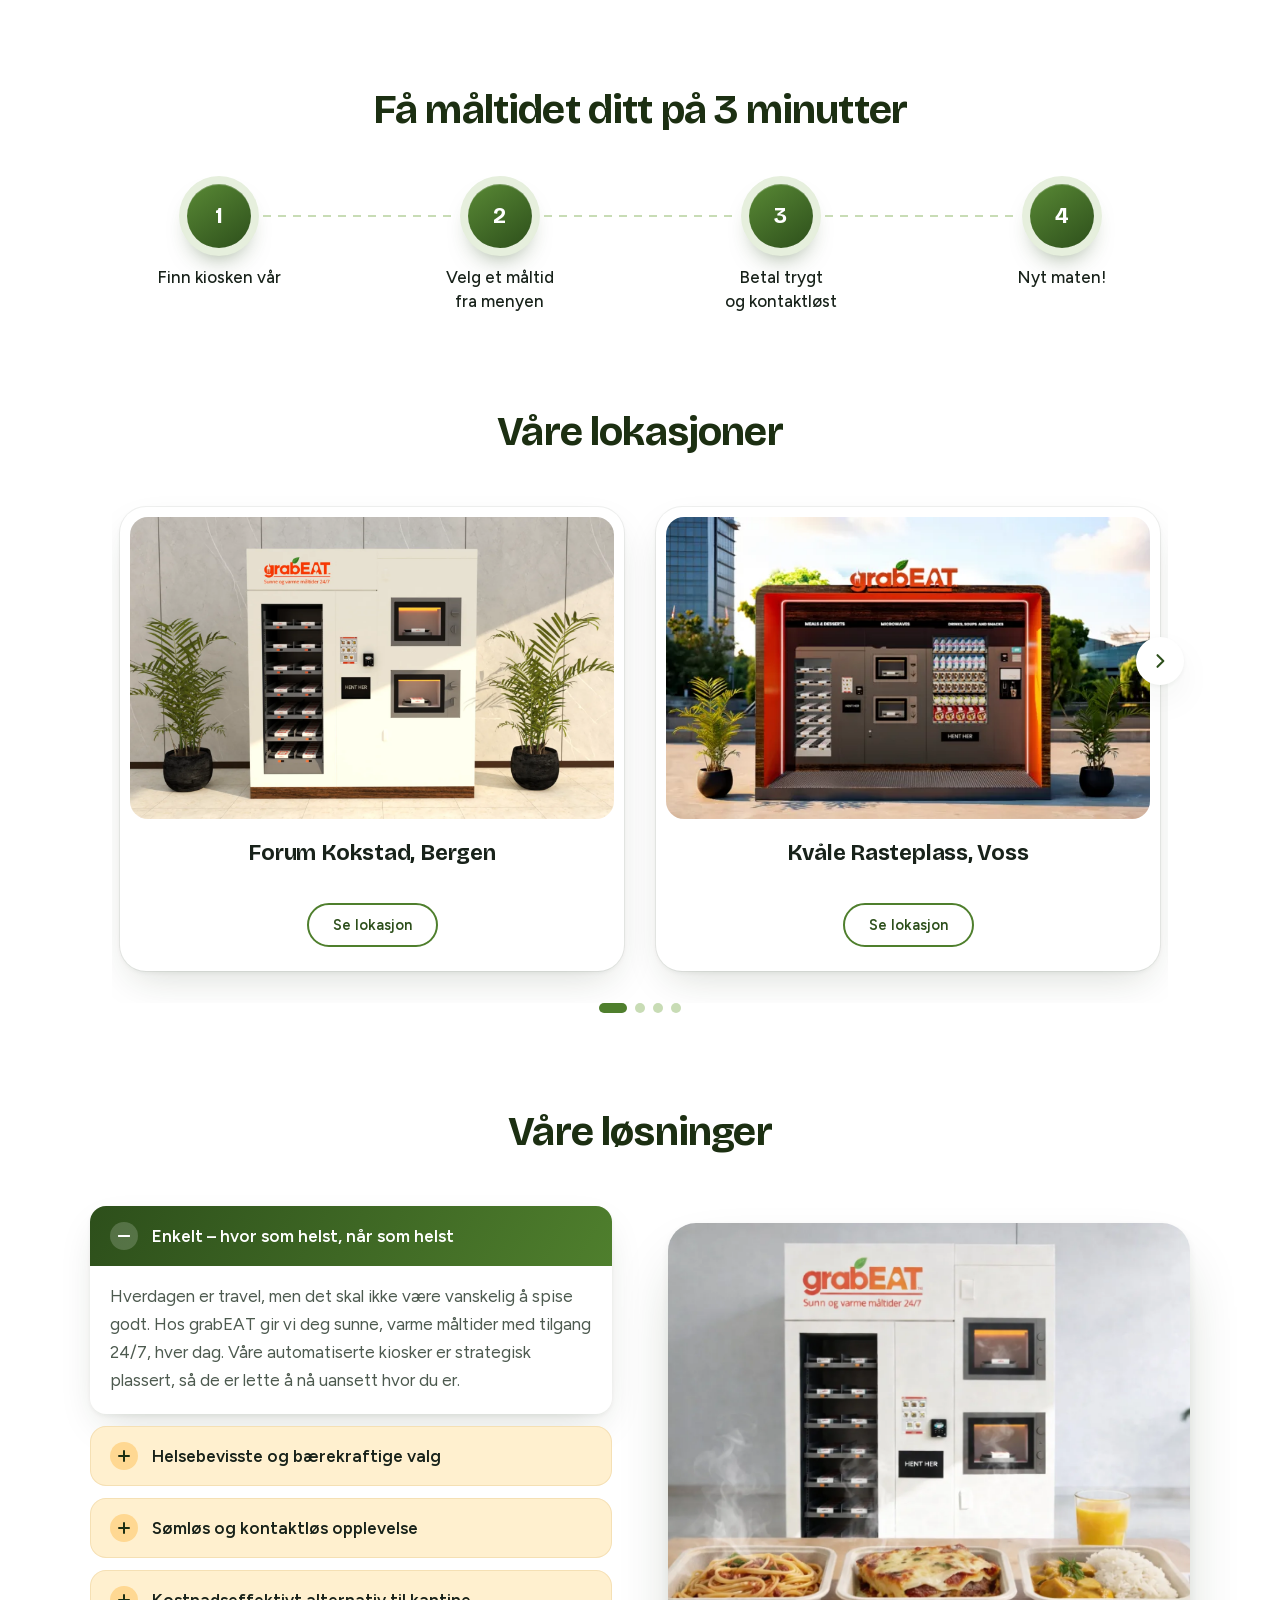
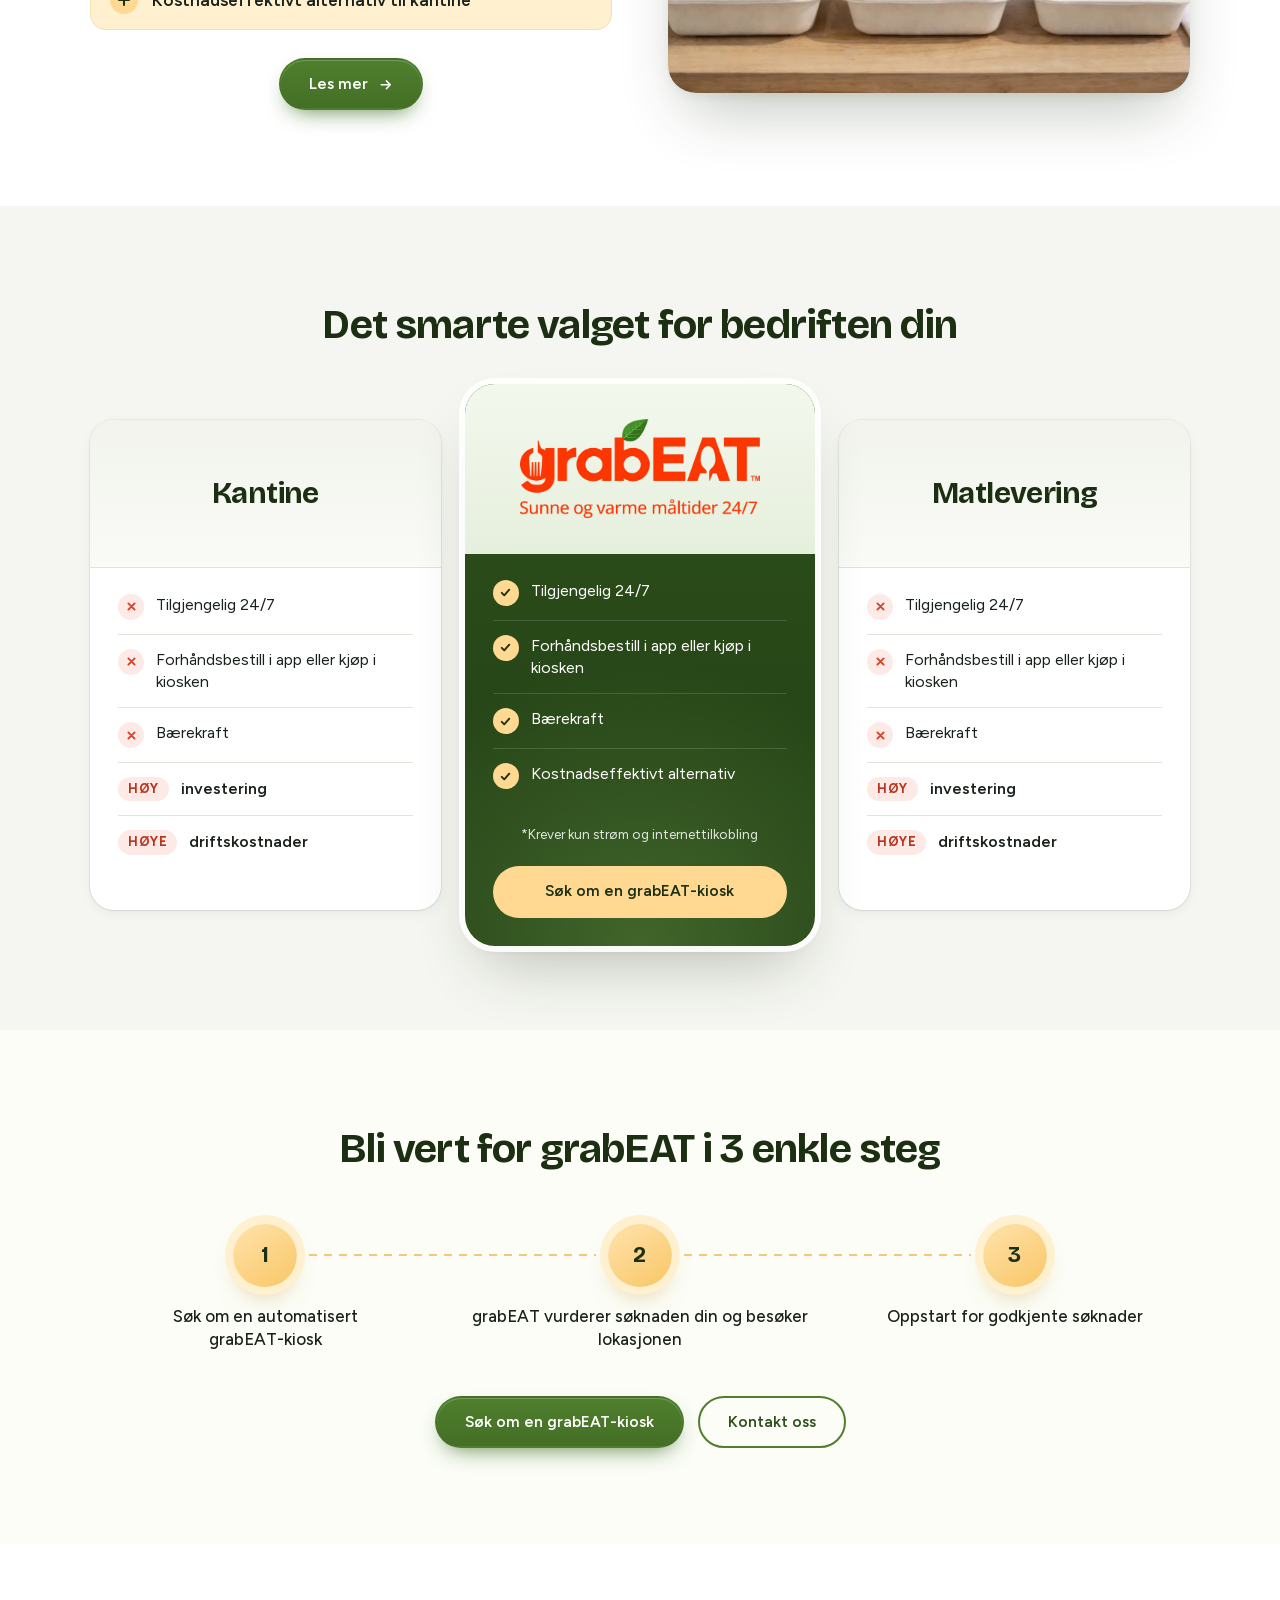
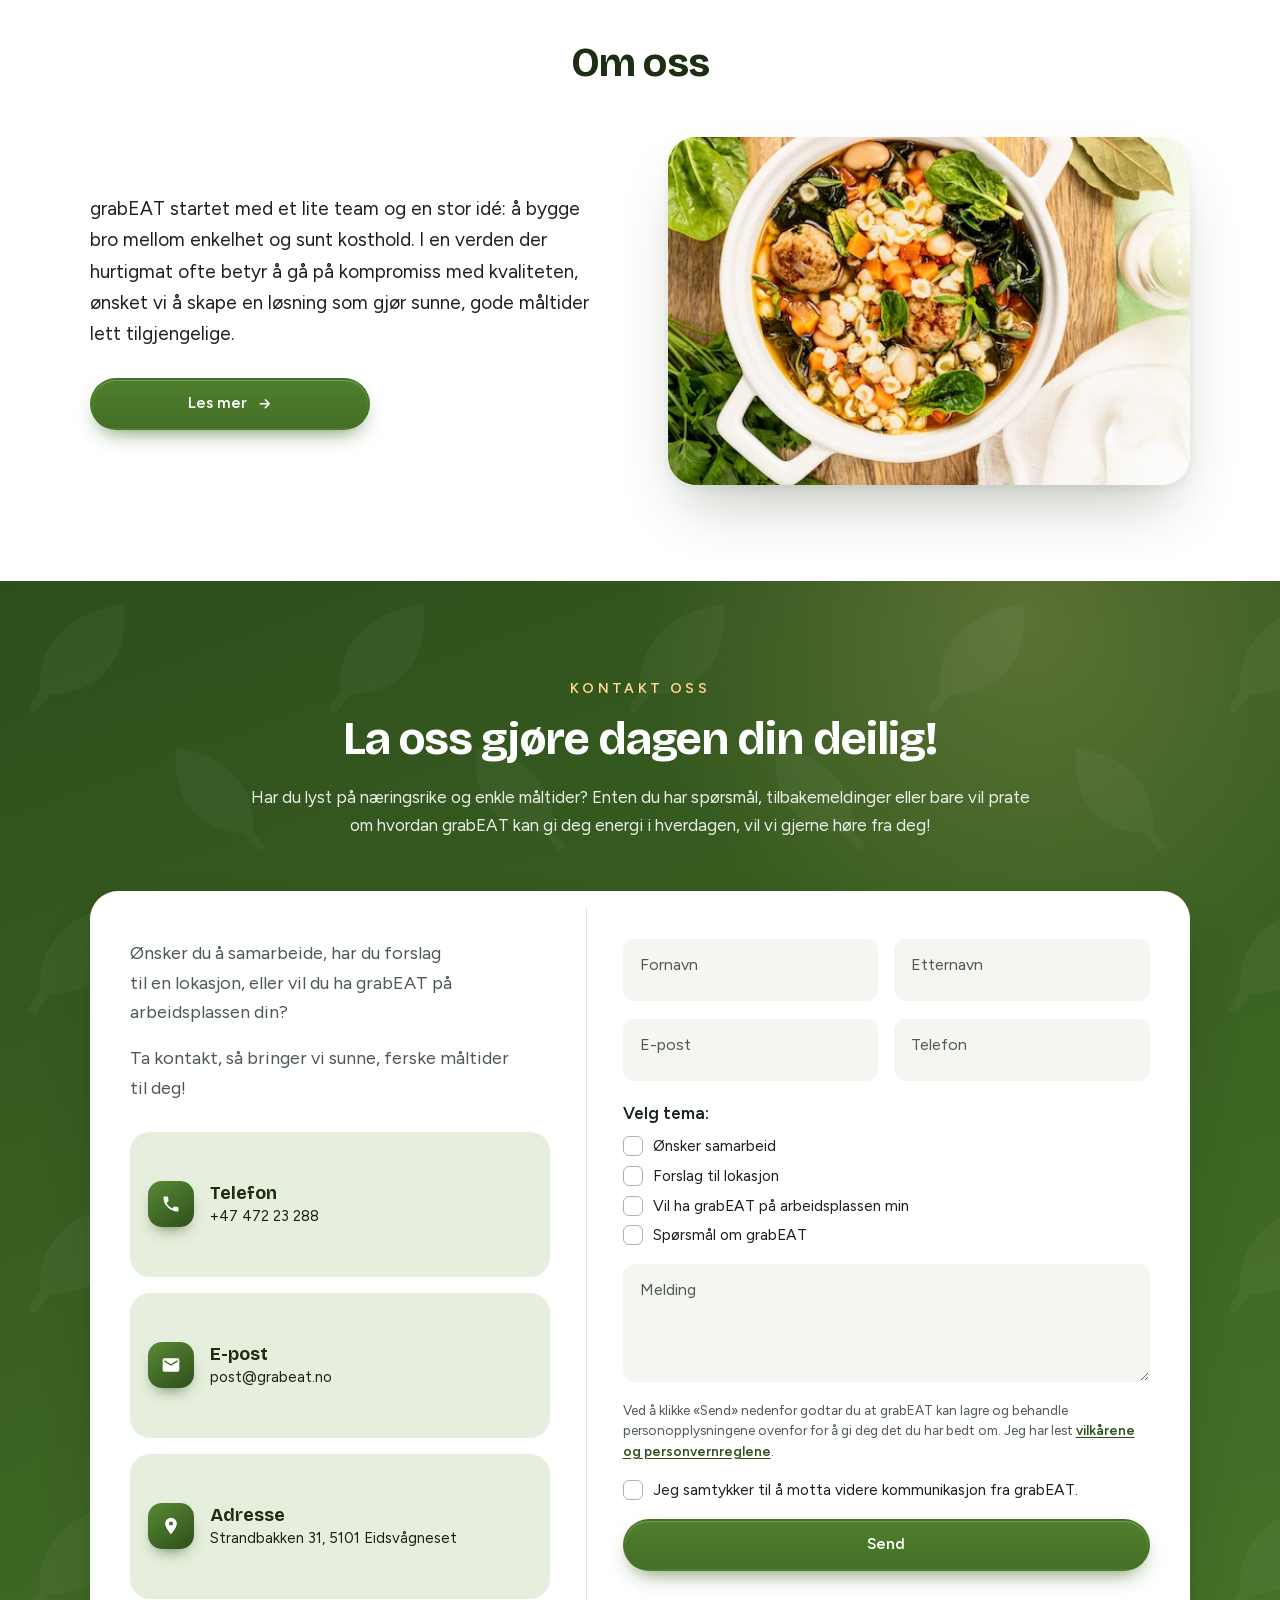
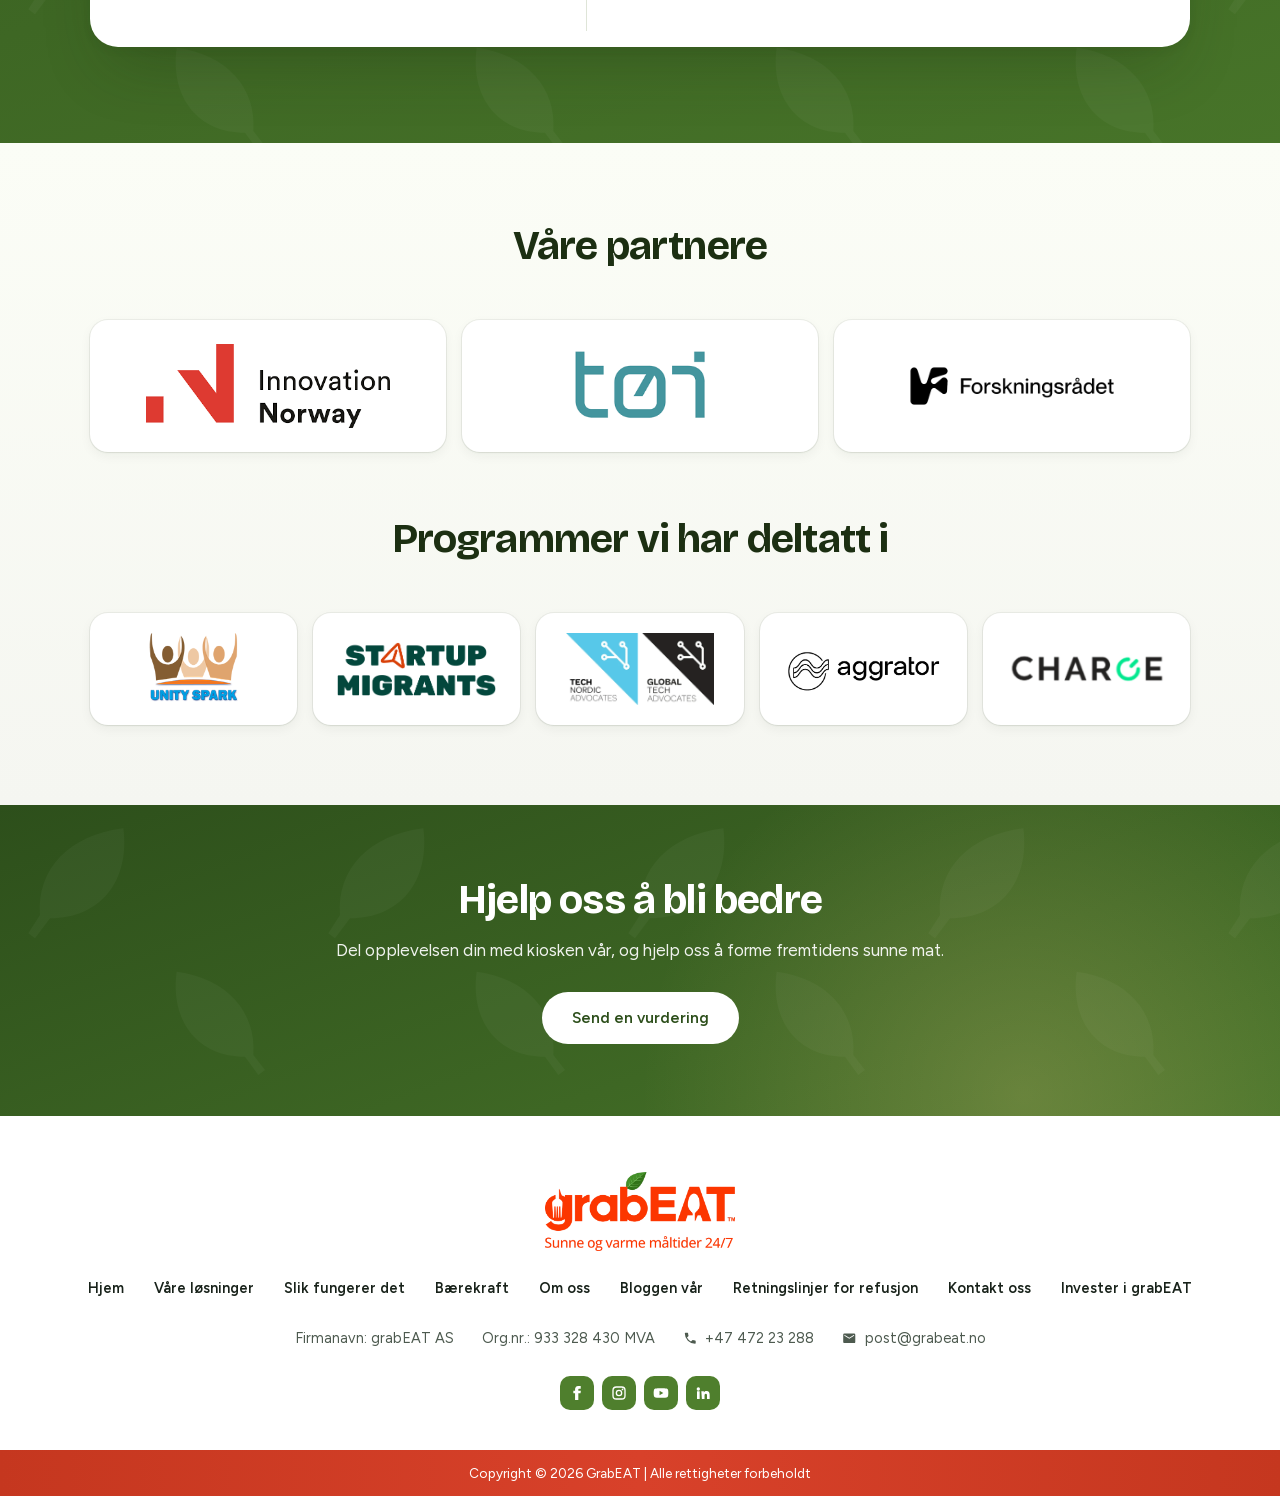
==== commit cd308050: "Refine visual design without changing the layout Add depth to buttons, hero, accordions and steps, t" ====
--- a/no/index.html
+++ b/no/index.html
@@ -162,7 +162,7 @@
     <section class="hero">
       <div class="container hero__grid">
         <div class="hero__copy">
-          <h1 data-reveal>Ferske måltider hver dag, tilgjengelig 24/7 i grabEATs smarte kiosker</h1>
+          <h1 data-reveal>Ferske måltider hver dag, tilgjengelig <span class="hl">24/7</span> i grabEATs smarte kiosker</h1>
           <ul class="ticks" data-reveal>
             <li><span class="tick"><svg><use href="#i-check"/></svg></span>Ulike ferske og sunne måltider for alle</li>
             <li><span class="tick"><svg><use href="#i-check"/></svg></span>Måltidet ditt er klart på bare 3 minutter</li>
--- a/styles.css
+++ b/styles.css
@@ -61,6 +61,8 @@
 h1, h2, h3, p { margin: 0; }
 h1, h2, h3 { font-family: var(--font-display); font-weight: 700; letter-spacing: -.02em; line-height: 1.1; text-wrap: balance; }
 button, input, textarea { font: inherit; color: inherit; }
+p { text-wrap: pretty; }
+::selection { background: var(--butter-strong); color: var(--green-ink); }
 :focus-visible { outline: 3px solid var(--tomato-bright); outline-offset: 3px; border-radius: 6px; }
 
 .container { width: min(100% - 48px, 1200px); margin-inline: auto; }
@@ -85,10 +87,16 @@
 .btn:hover { transform: translateY(-2px); }
 .btn:hover .icon { transform: translateX(4px); }
 .btn:active { transform: translateY(0); }
-.btn--green { background: var(--green); color: #fff; box-shadow: 0 8px 20px -8px rgba(79, 127, 45, .7); }
-.btn--green:hover { background: var(--green-deep); }
-.btn--tomato { background: var(--tomato); color: #fff; box-shadow: 0 8px 20px -8px rgba(216, 65, 42, .7); }
-.btn--tomato:hover { background: #b93420; }
+.btn--green {
+  background: linear-gradient(180deg, var(--green), #446f26); color: #fff;
+  box-shadow: inset 0 1px 0 rgba(255, 255, 255, .22), 0 10px 22px -10px rgba(63, 107, 38, .85);
+}
+.btn--green:hover { background: linear-gradient(180deg, #3f6b26, var(--green-deep)); box-shadow: inset 0 1px 0 rgba(255, 255, 255, .18), 0 16px 28px -12px rgba(45, 79, 27, .9); }
+.btn--tomato {
+  background: linear-gradient(180deg, var(--tomato), #c5371f); color: #fff;
+  box-shadow: inset 0 1px 0 rgba(255, 255, 255, .25), 0 10px 22px -10px rgba(216, 65, 42, .85);
+}
+.btn--tomato:hover { background: linear-gradient(180deg, #c5371f, #a92e19); }
 .btn--outline { border-color: var(--green); color: var(--green-deep); background: transparent; }
 .btn--outline:hover { background: var(--green); color: #fff; }
 .btn--white { background: #fff; color: var(--green-deep); }
@@ -147,21 +155,27 @@
 .nav-toggle[aria-expanded="true"] span:nth-child(3) { transform: translateY(-7px) rotate(-45deg); }
 
 /* Hero */
-.hero { position: relative; padding: 40px 0 88px; }
+.hero {
+  position: relative; padding: 40px 0 88px;
+  background:
+    radial-gradient(55% 75% at 92% 18%, rgba(200, 220, 181, .5), transparent 70%),
+    radial-gradient(45% 60% at 0% 100%, rgba(255, 216, 146, .32), transparent 70%);
+}
+.hero h1 .hl { color: var(--tomato); }
 .hero__grid { display: grid; grid-template-columns: minmax(0, 1fr) minmax(0, 1fr); gap: 56px; align-items: center; }
 .hero h1 { font-size: clamp(38px, 4.3vw, 60px); line-height: 1.04; text-transform: uppercase; color: var(--green-ink); letter-spacing: -.025em; }
 .ticks { display: grid; gap: 12px; margin: 30px 0 36px; font-size: 18px; }
 .ticks li { display: flex; align-items: flex-start; gap: 12px; line-height: 1.45; }
 .tick, .mark { flex: none; display: grid; place-items: center; border-radius: 50%; }
-.tick { width: 24px; height: 24px; margin-top: 1px; background: var(--green); color: #fff; }
+.tick { width: 24px; height: 24px; margin-top: 1px; background: linear-gradient(145deg, var(--green-brand), var(--green-deep)); color: #fff; box-shadow: 0 4px 10px -4px rgba(45, 79, 27, .7); }
 .tick svg { width: 14px; height: 14px; }
 .hero__media { position: relative; }
 .hero__media::before {
-  content: ""; position: absolute; inset: 8% -5% -6% 10%; z-index: -1;
-  border-radius: var(--radius-lg);
-  background: linear-gradient(135deg, var(--sage-strong), var(--butter-strong));
-}
-.hero__media img { width: 100%; aspect-ratio: 1 / 1; object-fit: cover; object-position: 50% 40%; border-radius: var(--radius-lg); box-shadow: var(--shadow-lg); }
+  content: ""; position: absolute; inset: 8% -4% -5% 12%; z-index: -1;
+  border-radius: 36px;
+  background: linear-gradient(140deg, var(--sage-strong) 10%, var(--butter-strong) 95%);
+}
+.hero__media img { width: 100%; aspect-ratio: 1 / 1; object-fit: cover; object-position: 50% 40%; border-radius: var(--radius-lg); box-shadow: var(--shadow-lg), 0 0 0 6px #fff; }
 
 /* Sections */
 .section { padding: 96px 0; }
@@ -169,13 +183,22 @@
 .section--sage { background: linear-gradient(180deg, var(--sage), #eff5e8); }
 .section--mist { background: var(--mist); }
 .section--cream { background: var(--cream); }
-.section--green { background: linear-gradient(160deg, var(--green-deep), var(--green) 130%); color: #fff; }
-.section__title { font-size: clamp(30px, 3.2vw, 44px); text-align: center; margin-bottom: 52px; }
+.section--green { position: relative; isolation: isolate; overflow: hidden; background: linear-gradient(160deg, var(--green-deep), var(--green) 130%); color: #fff; }
+/* Brand leaf texture */
+.section--green::before {
+  content: ""; position: absolute; inset: 0; z-index: -1; opacity: .035;
+  background: url("data:image/svg+xml,%3Csvg xmlns='http://www.w3.org/2000/svg' width='180' height='180' viewBox='0 0 180 180' fill='white'%3E%3Cpath d='M24 66C22 38 42 18 74 14c4 32-14 54-44 54l-9 12-4-3z'/%3E%3Cpath d='M152 150c2-26-16-46-46-50-4 30 13 51 41 51l8 11 4-3z'/%3E%3C/svg%3E") 0 0 / 300px;
+}
+.section--green::after {
+  content: ""; position: absolute; z-index: -1; right: -10%; top: -30%; width: 60%; aspect-ratio: 1; border-radius: 50%;
+  background: radial-gradient(closest-side, rgba(255, 216, 146, .2), transparent);
+}
+.section__title { font-size: clamp(30px, 3.2vw, 44px); text-align: center; margin-bottom: 52px; color: var(--green-ink); }
 .section__title--gap { margin-top: 64px; }
 
 /* Split media + accordion */
 .split { display: grid; grid-template-columns: minmax(0, 1fr) minmax(0, 1fr); gap: 56px; align-items: center; max-width: 1100px; margin-inline: auto; }
-.split__media img { width: 100%; aspect-ratio: 1 / .9; object-fit: cover; border-radius: var(--radius-lg); box-shadow: var(--shadow); }
+.split__media img { width: 100%; aspect-ratio: 1 / .9; object-fit: cover; border-radius: var(--radius-lg); box-shadow: var(--shadow-lg), 0 0 0 6px #fff; }
 .split--about .split__media img { aspect-ratio: 3 / 2; }
 .stack { display: grid; }
 .stack > img { grid-area: 1 / 1; opacity: 0; transform: scale(1.03); transition: opacity .55s var(--ease), transform .9s var(--ease); }
@@ -184,8 +207,9 @@
 .lede { font-size: 19px; margin-bottom: 28px; color: var(--ink); }
 
 .accordion { display: grid; gap: 12px; margin-bottom: 28px; }
-.acc { border-radius: var(--radius-sm); overflow: hidden; background: var(--butter); transition: background-color .3s, box-shadow .3s; }
-.acc.is-open { background: var(--paper); box-shadow: var(--shadow-sm); }
+.acc { border-radius: 16px; overflow: hidden; background: var(--butter); box-shadow: inset 0 0 0 1px rgba(190, 140, 40, .16); transition: background-color .3s, box-shadow .3s, transform .25s var(--ease); }
+.acc:not(.is-open):hover { transform: translateX(3px); }
+.acc.is-open { background: var(--paper); box-shadow: var(--shadow); }
 .section--sage .acc:not(.is-open) { background: #fff5dd; }
 .acc__head {
   display: flex; align-items: center; gap: 14px; width: 100%;
@@ -195,10 +219,11 @@
 }
 .acc__head span { flex: 1; }
 .acc:not(.is-open) .acc__head:hover { background: var(--butter-strong); }
-.acc.is-open .acc__head { background: var(--green); color: #fff; }
-.acc__head i { position: relative; flex: none; order: -1; width: 16px; height: 16px; }
+.acc.is-open .acc__head { background: linear-gradient(120deg, var(--green-deep), var(--green)); color: #fff; }
+.acc__head i { position: relative; flex: none; order: -1; width: 28px; height: 28px; border-radius: 50%; background: var(--butter-strong); color: var(--green-ink); transition: background-color .25s, color .25s; }
+.acc.is-open .acc__head i { background: rgba(255, 255, 255, .18); color: #fff; }
 .acc__head i::before, .acc__head i::after {
-  content: ""; position: absolute; left: 0; top: 7px; width: 16px; height: 2px;
+  content: ""; position: absolute; left: 8px; top: 13px; width: 12px; height: 2px;
   background: currentColor; border-radius: 2px; transition: transform .3s var(--ease);
 }
 .acc__head i::after { transform: rotate(90deg); }
@@ -216,28 +241,35 @@
 .steps li { position: relative; display: flex; flex-direction: column; align-items: center; gap: 18px; text-align: center; font-weight: 500; font-size: 17px; line-height: 1.4; }
 .steps li:not(:last-child)::after {
   content: ""; position: absolute; top: 31px; left: calc(50% + 44px); width: calc(100% - 64px); height: 2px;
-  background: var(--sage-strong); transform-origin: left; transition: transform 1s var(--ease) .25s;
+  background: repeating-linear-gradient(90deg, var(--sage-strong) 0 8px, transparent 8px 15px);
+  transform-origin: left; transition: transform 1s var(--ease) .25s;
 }
 .js [data-reveal]:not(.is-in).steps li::after { transform: scaleX(0); }
 .steps__num {
   display: grid; place-items: center; width: 64px; height: 64px; border-radius: 50%;
-  background: var(--green); color: #fff;
+  background: linear-gradient(145deg, var(--green-brand), var(--green-deep)); color: #fff;
   font: 700 22px/1 var(--font-display);
-  box-shadow: 0 0 0 8px var(--sage), 0 12px 24px -8px rgba(79, 127, 45, .6);
-}
-.steps--butter .steps__num { background: var(--butter-strong); color: var(--green-ink); box-shadow: 0 0 0 8px var(--butter), 0 12px 24px -10px rgba(190, 130, 30, .5); }
-.steps--butter li:not(:last-child)::after { background: var(--butter-strong); }
+  box-shadow: inset 0 1px 0 rgba(255, 255, 255, .25), 0 0 0 8px var(--sage), 0 14px 26px -8px rgba(45, 79, 27, .65);
+}
+.steps--butter .steps__num { background: linear-gradient(145deg, #ffe3ad, #f9c665); color: var(--green-ink); box-shadow: inset 0 1px 0 rgba(255, 255, 255, .6), 0 0 0 8px var(--butter), 0 14px 26px -10px rgba(190, 130, 30, .6); }
+.steps--butter li:not(:last-child)::after { background: repeating-linear-gradient(90deg, #f3c877 0 8px, transparent 8px 15px); }
 
 /* Carousel */
 .carousel { position: relative; max-width: 1040px; margin-inline: auto; }
 .carousel__track {
   display: grid; grid-auto-flow: column; grid-auto-columns: calc((100% - 32px) / 2);
   gap: 32px; overflow-x: auto; scroll-snap-type: x mandatory; scrollbar-width: none;
-  padding: 8px 4px 16px; margin: -8px -4px -16px; scroll-padding-inline: 4px;
+  padding: 12px 8px 32px; margin: -12px -8px -32px; scroll-padding-inline: 8px;
 }
 .carousel__track::-webkit-scrollbar { display: none; }
-.loc { display: flex; flex-direction: column; align-items: center; text-align: center; scroll-snap-align: start; }
-.loc__media { display: block; width: 100%; overflow: hidden; border-radius: var(--radius); box-shadow: var(--shadow); background: var(--mist); }
+.loc {
+  display: flex; flex-direction: column; align-items: center; text-align: center; scroll-snap-align: start;
+  padding: 10px 10px 24px; background: var(--paper); border-radius: 26px;
+  box-shadow: 0 0 0 1px rgba(28, 47, 18, .06), var(--shadow);
+  transition: transform .35s var(--ease), box-shadow .35s;
+}
+.loc:hover { transform: translateY(-4px); box-shadow: 0 0 0 1px rgba(28, 47, 18, .08), var(--shadow-lg); }
+.loc__media { display: block; width: 100%; overflow: hidden; border-radius: 18px; background: var(--mist); }
 .loc__media img { width: 100%; aspect-ratio: 16 / 10; object-fit: cover; transition: transform .8s var(--ease); }
 .loc__media:hover img { transform: scale(1.05); }
 .loc__media--logo { display: grid; place-items: center; aspect-ratio: 16 / 10; background: linear-gradient(135deg, var(--sage), var(--butter)); }
@@ -265,21 +297,26 @@
 
 /* Comparison */
 .compare { display: grid; grid-template-columns: repeat(3, minmax(0, 1fr)); gap: 24px; align-items: stretch; max-width: 1100px; margin: 72px auto 24px; }
-.plan { display: flex; flex-direction: column; overflow: hidden; background: var(--paper); border-radius: var(--radius); box-shadow: var(--shadow-sm); }
-.plan__head { display: grid; place-items: center; min-height: 148px; padding: 24px; margin: 0; background: #eceee7; font-size: 30px; text-align: center; }
-.plan__list { display: grid; align-content: start; gap: 16px; padding: 28px; flex: 1; background: linear-gradient(180deg, #fff9ea, #fffdf7); }
-.plan__list li { display: flex; align-items: flex-start; gap: 12px; font-size: 16px; line-height: 1.4; }
-.plan__cost { font-weight: 600; }
-.plan__cost b { color: var(--tomato); }
+.plan { display: flex; flex-direction: column; overflow: hidden; background: var(--paper); border-radius: 24px; box-shadow: 0 0 0 1px rgba(28, 47, 18, .06), var(--shadow-sm); }
+.plan__head { display: grid; place-items: center; min-height: 148px; padding: 24px; margin: 0; background: linear-gradient(180deg, #f1f3ec, #fafbf7); border-bottom: 1px solid var(--line); font-size: 30px; text-align: center; color: var(--green-ink); }
+.plan__list { display: grid; align-content: start; flex: 1; padding: 12px 28px 20px; }
+.plan__list li { display: flex; align-items: flex-start; gap: 12px; padding-block: 14px; font-size: 16px; line-height: 1.4; }
+.plan__list li + li { border-top: 1px solid var(--line); }
+.plan__cost { align-items: center !important; font-weight: 600; }
+.plan__cost b { padding: 3px 10px; border-radius: 999px; background: #fdeae6; color: #b93420; font-size: 13px; letter-spacing: .04em; }
 .mark { width: 26px; height: 26px; color: #fff; }
 .mark svg { width: 15px; height: 15px; }
-.mark--no { background: var(--tomato); }
+.mark--no { background: #fdeae6; color: var(--tomato); }
 .mark--yes { background: var(--green); }
-.mark--best { background: #fff; color: var(--green); }
-.plan--best { margin-block: -36px; background: var(--green-deep); color: #fff; box-shadow: var(--shadow-lg); border-radius: var(--radius-lg); position: relative; z-index: 1; }
-.plan--best .plan__head { min-height: 170px; background: var(--sage); }
+.mark--best { background: var(--butter-strong); color: var(--green-ink); }
+.plan--best {
+  margin-block: -36px; position: relative; z-index: 1; border-radius: 30px; color: #fff;
+  background: radial-gradient(90% 50% at 50% 100%, rgba(120, 170, 80, .35), transparent), linear-gradient(180deg, var(--green-deep), #234016);
+  box-shadow: 0 0 0 6px rgba(255, 255, 255, .9), var(--shadow-lg);
+}
+.plan--best .plan__head { min-height: 170px; background: linear-gradient(180deg, #f3f8ed, var(--sage)); border-bottom: 0; }
 .plan--best .plan__head img { width: 240px; }
-.plan--best .plan__list { background: none; }
+.plan--best .plan__list li + li { border-top-color: rgba(255, 255, 255, .14); }
 .plan__note { padding: 0 28px 20px; font-size: 13.5px; text-align: center; opacity: .85; }
 .plan__foot { padding: 0 28px 28px; }
 .plan__foot .btn { width: 100%; background: var(--butter-strong); color: var(--green-ink); box-shadow: none; }
@@ -305,7 +342,7 @@
   overflow-wrap: anywhere;
   transition: transform .25s var(--ease), background-color .25s, color .25s;
 }
-.contact__item > span { flex: none; display: grid; place-items: center; width: 46px; height: 46px; border-radius: 14px; background: var(--green); color: #fff; font-size: 20px; }
+.contact__item > span { flex: none; display: grid; place-items: center; width: 46px; height: 46px; border-radius: 14px; background: linear-gradient(145deg, var(--green-brand), var(--green-deep)); color: #fff; font-size: 20px; box-shadow: 0 8px 16px -8px rgba(45, 79, 27, .8); }
 .contact__item strong { display: block; font: 700 18px/1.3 var(--font-display); color: var(--green-ink); }
 .contact__item:hover { transform: translateX(4px); background: var(--sage-strong); }
 .form { display: grid; gap: 18px; padding: 32px 24px 28px 36px; }
@@ -345,13 +382,17 @@
 .form__status.is-error { color: var(--tomato); }
 
 /* Logos */
-.section--logos { padding: 80px 0; }
-.logos { display: grid; align-items: center; justify-items: center; gap: 32px 40px; max-width: 1100px; margin-inline: auto; }
-.logos--3 { grid-template-columns: repeat(3, 1fr); }
-.logos--5 { grid-template-columns: repeat(5, 1fr); }
-.logos img { max-height: 76px; width: auto; max-width: 100%; object-fit: contain; transition: transform .3s var(--ease); }
-.logos--3 img { max-height: 92px; max-width: 240px; }
-.logos img:hover { transform: scale(1.05); }
+.section--logos { padding: 80px 0; background: linear-gradient(180deg, var(--cream), var(--mist)); }
+.logos { display: grid; align-items: center; gap: 16px; max-width: 1100px; margin-inline: auto; }
+.logos--3 { grid-template-columns: repeat(3, minmax(0, 1fr)); }
+.logos--5 { grid-template-columns: repeat(5, minmax(0, 1fr)); }
+.logos img {
+  width: 100%; height: 112px; padding: 20px 24px; object-fit: contain;
+  background: var(--paper); border-radius: 18px; box-shadow: 0 0 0 1px rgba(28, 47, 18, .06), var(--shadow-sm);
+  transition: transform .3s var(--ease), box-shadow .3s;
+}
+.logos--3 img { height: 132px; padding: 24px 40px; }
+.logos img:hover { transform: translateY(-3px); box-shadow: 0 0 0 1px rgba(28, 47, 18, .08), var(--shadow); }
 
 /* Band CTA */
 .section--band { padding: 72px 0; }
@@ -359,6 +400,7 @@
 .section--band p { margin-bottom: 28px; opacity: .92; }
 
 /* Footer */
+.footer { background: var(--paper); }
 .footer__inner { display: flex; flex-direction: column; align-items: center; gap: 22px; padding: 56px 0 40px; text-align: center; }
 .footer__logo img { width: 190px; }
 .footer__nav, .footer__info { display: flex; flex-wrap: wrap; justify-content: center; }
@@ -368,7 +410,7 @@
 .footer__info { gap: 6px 28px; font-size: 14.5px; color: var(--ink-soft); }
 .footer__info a { display: inline-flex; align-items: center; gap: 8px; transition: color .2s; }
 .footer__info a:hover { color: var(--green-deep); }
-.footer__legal { padding: 12px 24px; background: var(--tomato); color: #fff; font-size: 13.5px; text-align: center; }
+.footer__legal { padding: 12px 24px; background: linear-gradient(90deg, #c5371f, var(--tomato), #c5371f); color: #fff; font-size: 13.5px; text-align: center; }
 
 /* Back to top */
 .to-top {
@@ -388,6 +430,8 @@
 /* Reveal */
 .js [data-reveal] { opacity: 0; transform: translateY(20px); transition: opacity .7s var(--ease), transform .7s var(--ease); }
 .js [data-reveal].is-in { opacity: 1; transform: none; }
+.ticks[data-reveal], .compare .plan:nth-child(2)[data-reveal] { transition-delay: .1s; }
+.btn-row[data-reveal], .compare .plan:nth-child(3)[data-reveal] { transition-delay: .2s; }
 
 /* Responsive */
 @media (max-width: 1160px) {
@@ -462,8 +506,9 @@
   .carousel__arrow { display: none; }
   .form__row { grid-template-columns: minmax(0, 1fr); }
   .contact__card { padding: 8px; }
-  .logos--3 { grid-template-columns: minmax(0, 1fr); gap: 28px; }
-  .logos--5 { grid-template-columns: repeat(2, 1fr); gap: 28px 24px; }
+  .logos--3 { grid-template-columns: minmax(0, 1fr); gap: 12px; }
+  .logos--5 { grid-template-columns: repeat(2, minmax(0, 1fr)); gap: 12px; }
+  .logos img, .logos--3 img { height: 100px; padding: 18px 24px; }
   .footer__info { flex-direction: column; align-items: center; }
   .to-top { right: 16px; bottom: calc(84px + env(safe-area-inset-bottom)); }
 }
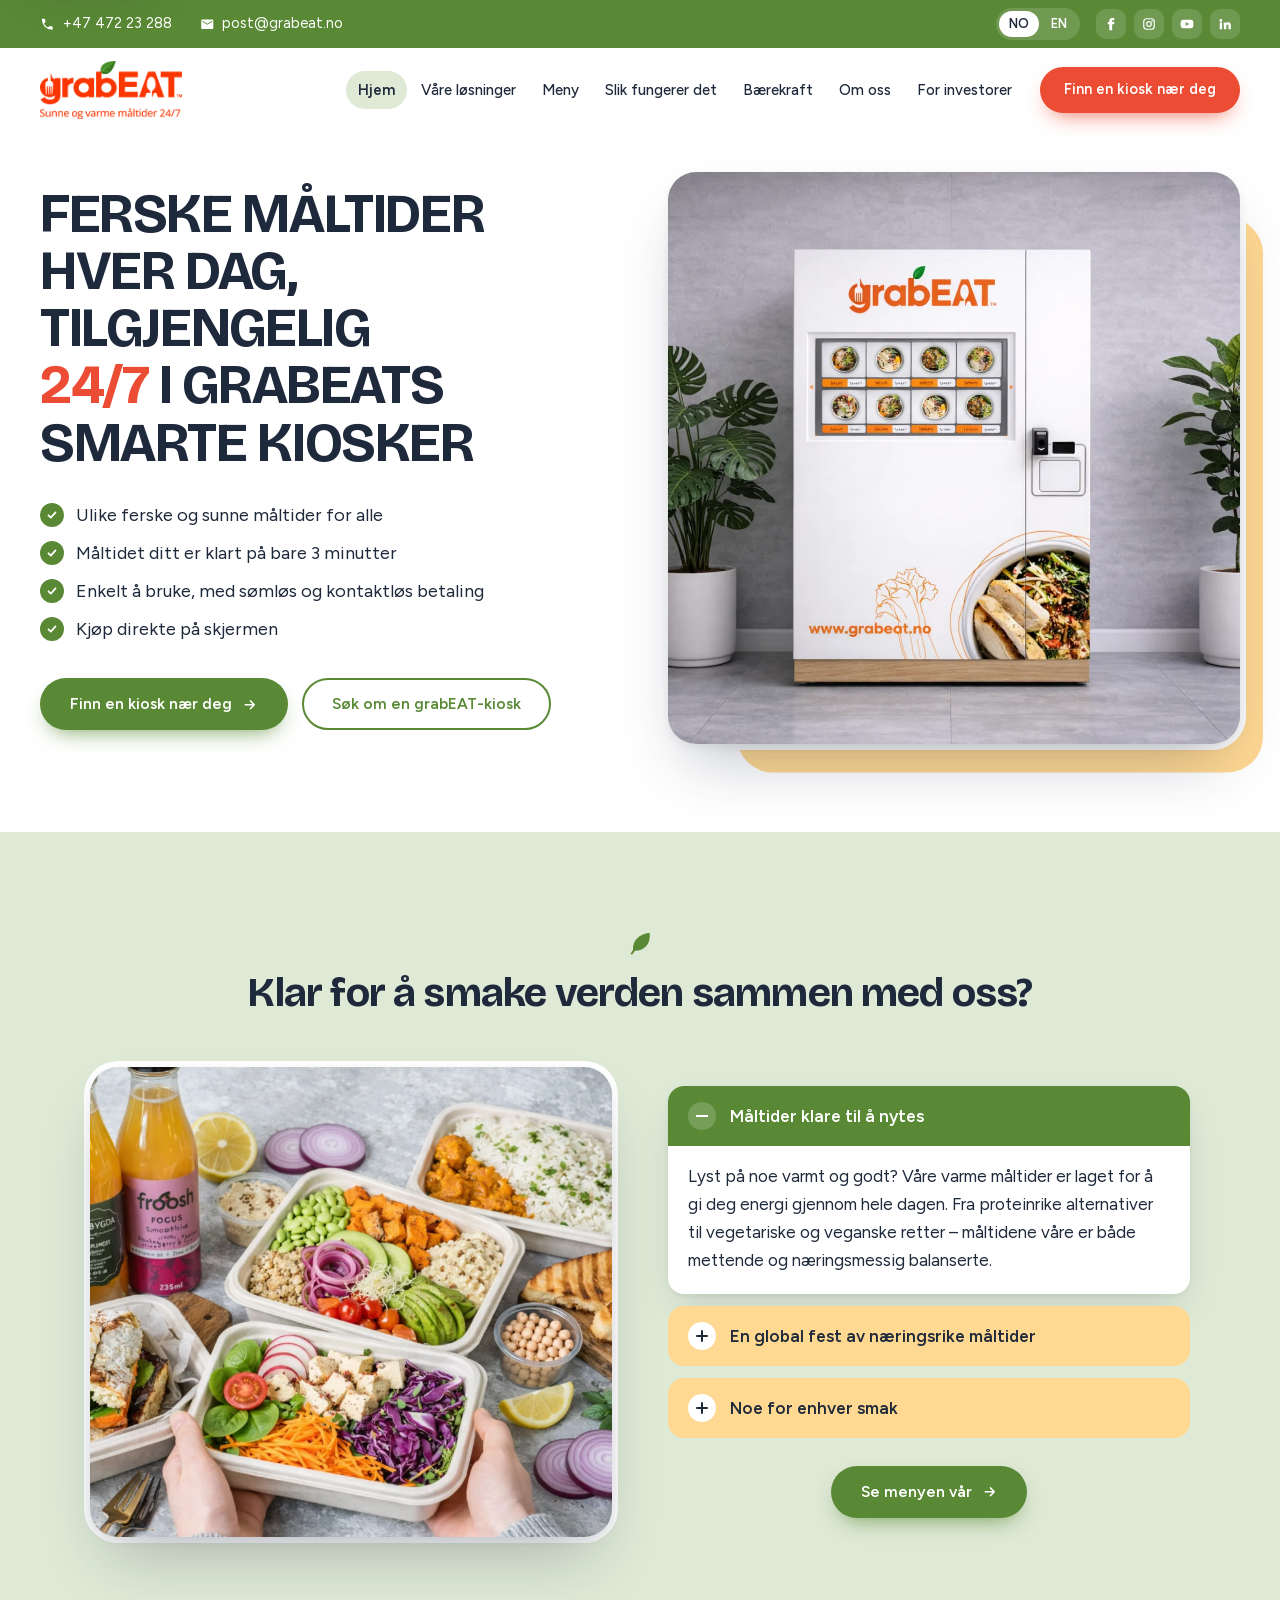
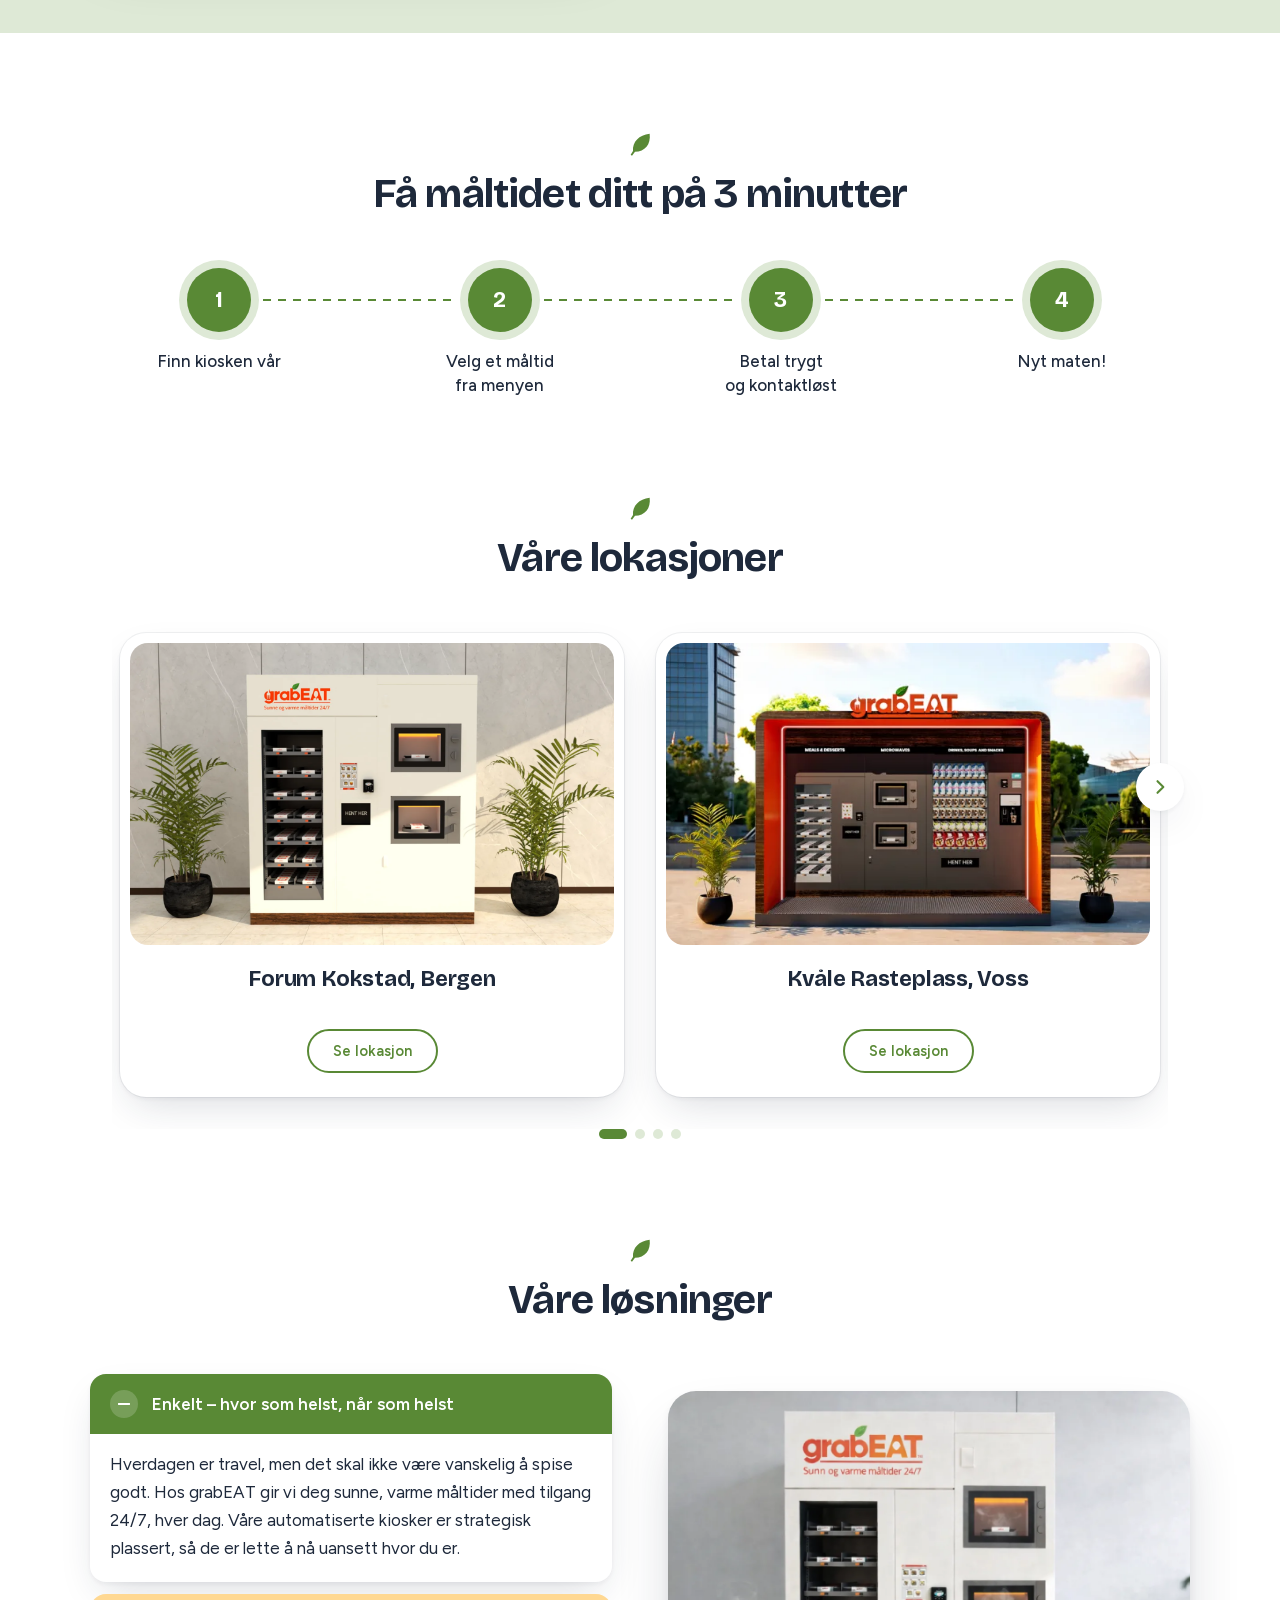
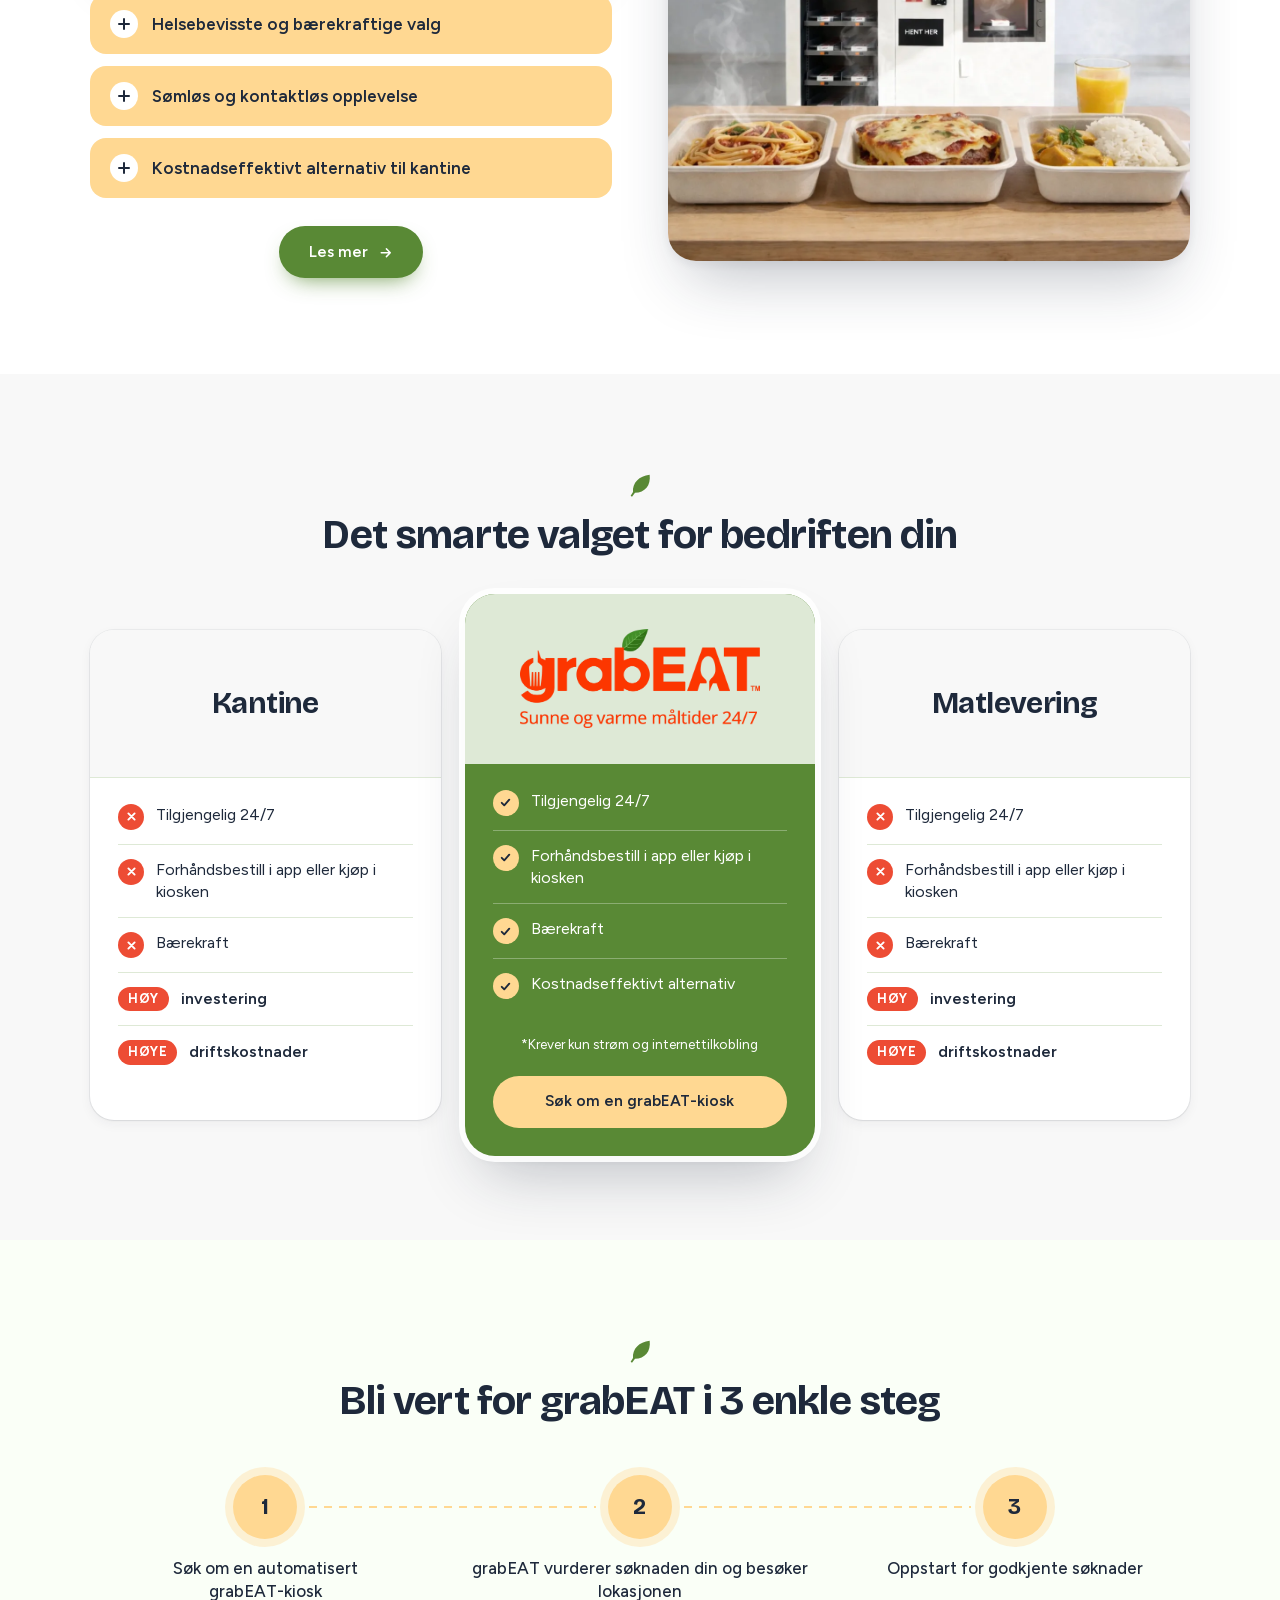
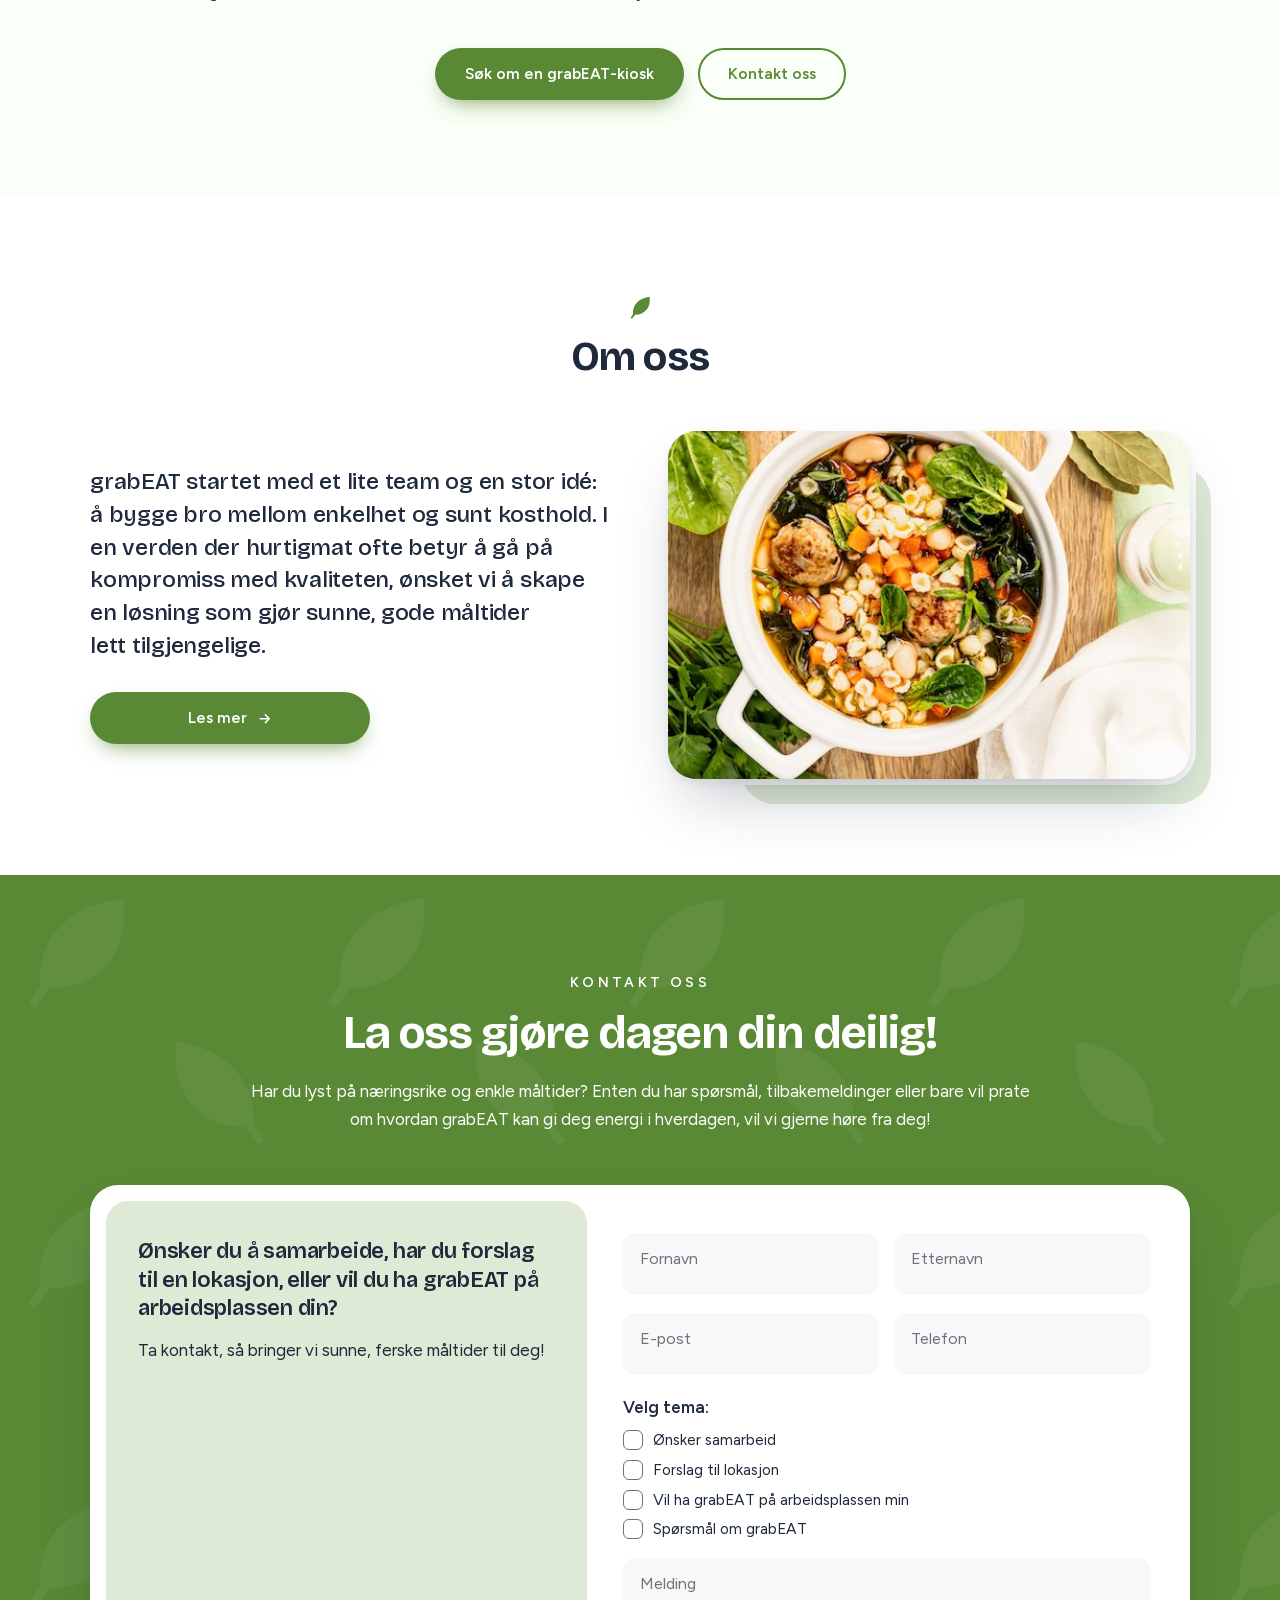
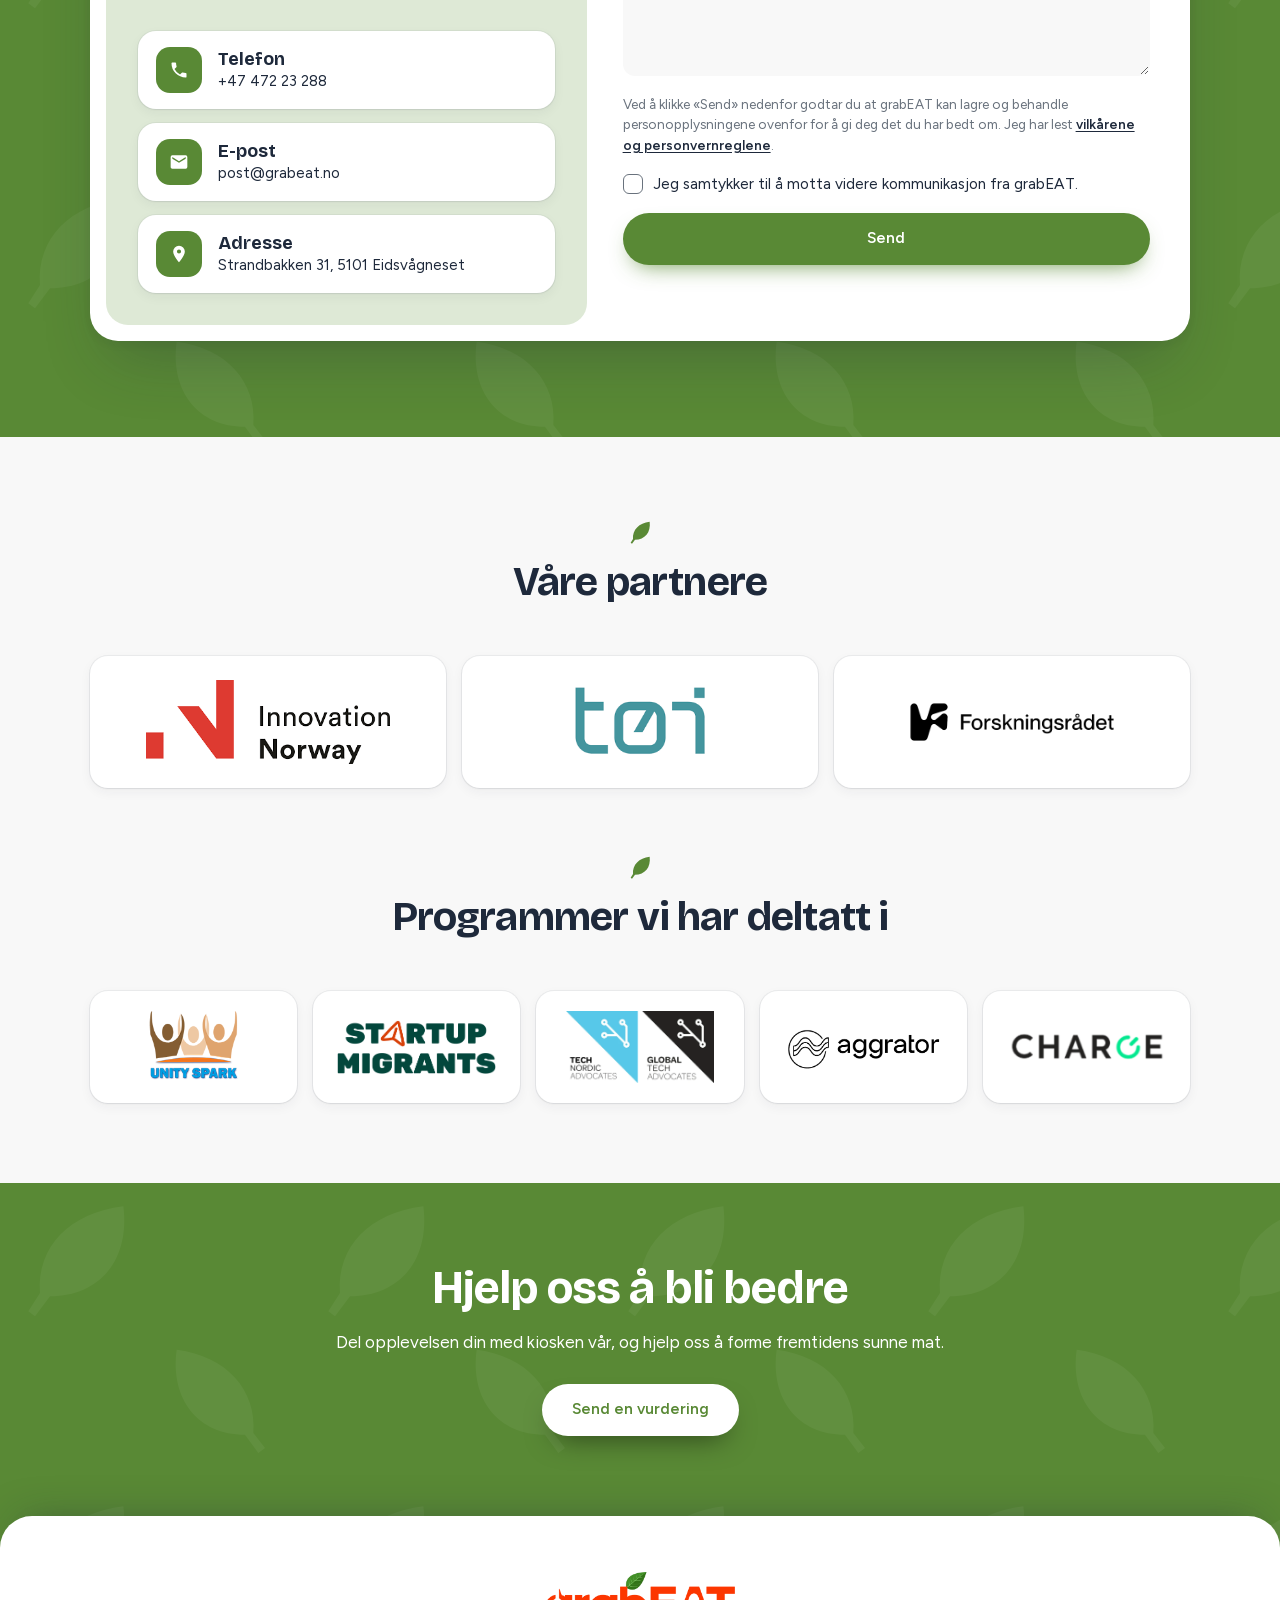
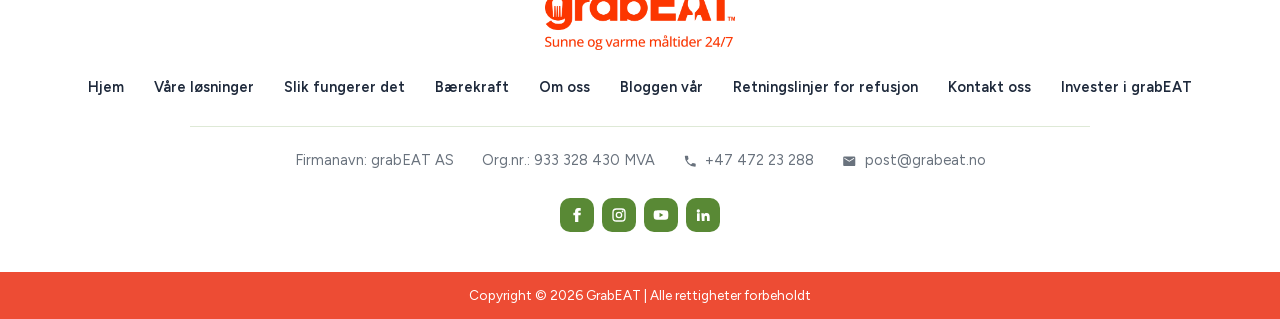
==== commit 892c40ba: "Use the grabEAT colour palette throughout Replace the extra greens, reds and gradients with the colo" ====
--- a/no/index.html
+++ b/no/index.html
@@ -24,7 +24,7 @@
   <meta name="twitter:title" content="Varm, sunn mat 24/7 i Bergen og Voss | grabEAT">
   <meta name="twitter:description" content="Varm, sunn mat klar på 3 minutter i grabEATs smarte kiosker, åpent 24/7 i Bergen og Voss.">
   <meta name="twitter:image" content="https://grabeat.no/assets/img/grabeat-smart-kiosk.webp">
-  <meta name="theme-color" content="#2d4f1b">
+  <meta name="theme-color" content="#598935">
   <link rel="icon" href="../assets/logos/favicon.png">
   <link rel="preload" as="font" type="font/woff2" href="../assets/fonts/bricolage-grotesque-latin.woff2" crossorigin>
   <link rel="preload" as="image" href="../assets/img/grabeat-smart-kiosk.webp">
--- a/styles.css
+++ b/styles.css
@@ -14,22 +14,17 @@
 
 /* grabEAT — tokens */
 :root {
-  --green: #4f7f2d;
-  --green-brand: #598935;
-  --green-deep: #2d4f1b;
-  --green-ink: #1c2f12;
-  --tomato: #d8412a;
-  --tomato-bright: #ed4c34;
-  --butter: #fff0cf;
-  --butter-strong: #ffd892;
-  --sage: #e6efdd;
-  --sage-strong: #c8dcb5;
-  --cream: #fbfdf6;
-  --mist: #f5f6f1;
+  /* grabEAT palette, taken from grabeat.no */
+  --green: #598935;
+  --tomato: #ed4c34;
+  --butter: #ffd892;
+  --sage: #dee9d6;
+  --cream: #fafff7;
+  --mist: #f8f8f8;
   --paper: #ffffff;
-  --ink: #18221a;
-  --ink-soft: #4d5a4f;
-  --line: #dfe5d8;
+  --ink: #1e293b;
+  --ink-soft: #69727d;
+  --line: #dee9d6;
 
   --font-display: "Bricolage Grotesque", "Figtree", system-ui, sans-serif;
   --font-body: "Figtree", system-ui, -apple-system, "Segoe UI", sans-serif;
@@ -37,15 +32,16 @@
   --radius-sm: 12px;
   --radius: 20px;
   --radius-lg: 28px;
-  --shadow-sm: 0 1px 2px rgba(28, 47, 18, .06), 0 4px 12px rgba(28, 47, 18, .05);
-  --shadow: 0 2px 4px rgba(28, 47, 18, .05), 0 16px 40px -12px rgba(28, 47, 18, .18);
-  --shadow-lg: 0 4px 8px rgba(28, 47, 18, .06), 0 32px 64px -20px rgba(28, 47, 18, .3);
+  --shadow-sm: 0 1px 2px rgba(30, 41, 59, .06), 0 4px 12px rgba(30, 41, 59, .05);
+  --shadow: 0 2px 4px rgba(30, 41, 59, .05), 0 16px 40px -12px rgba(30, 41, 59, .18);
+  --shadow-lg: 0 4px 8px rgba(30, 41, 59, .06), 0 32px 64px -20px rgba(30, 41, 59, .3);
   --ease: cubic-bezier(.2, .7, .2, 1);
+  --ease-out: cubic-bezier(.16, 1, .3, 1);
 }
 
 /* Base */
 *, *::before, *::after { box-sizing: border-box; }
-html { scroll-behavior: smooth; scroll-padding-top: 96px; -webkit-text-size-adjust: 100%; }
+html { scroll-behavior: smooth; scroll-padding-top: 96px; -webkit-text-size-adjust: 100%; scrollbar-color: var(--green) transparent; }
 body {
   margin: 0;
   background: var(--paper);
@@ -62,8 +58,8 @@
 h1, h2, h3 { font-family: var(--font-display); font-weight: 700; letter-spacing: -.02em; line-height: 1.1; text-wrap: balance; }
 button, input, textarea { font: inherit; color: inherit; }
 p { text-wrap: pretty; }
-::selection { background: var(--butter-strong); color: var(--green-ink); }
-:focus-visible { outline: 3px solid var(--tomato-bright); outline-offset: 3px; border-radius: 6px; }
+::selection { background: var(--butter); color: var(--ink); }
+:focus-visible { outline: 3px solid var(--tomato); outline-offset: 3px; border-radius: 6px; }
 
 .container { width: min(100% - 48px, 1200px); margin-inline: auto; }
 .icon { width: 1em; height: 1em; flex: none; }
@@ -86,21 +82,27 @@
 .btn .icon { transition: transform .25s var(--ease); }
 .btn:hover { transform: translateY(-2px); }
 .btn:hover .icon { transform: translateX(4px); }
-.btn:active { transform: translateY(0); }
+.btn:active { transform: translateY(0) scale(.97); transition-duration: .08s; }
+.btn--green, .btn--tomato { position: relative; overflow: hidden; }
+.btn--green::after, .btn--tomato::after {
+  content: ""; position: absolute; inset: 0; pointer-events: none;
+  background: linear-gradient(105deg, transparent 38%, rgba(255, 255, 255, .28) 50%, transparent 62%);
+  transform: translateX(-120%);
+}
+.btn--green:hover::after, .btn--tomato:hover::after { transform: translateX(120%); transition: transform .8s var(--ease-out); }
 .btn--green {
-  background: linear-gradient(180deg, var(--green), #446f26); color: #fff;
-  box-shadow: inset 0 1px 0 rgba(255, 255, 255, .22), 0 10px 22px -10px rgba(63, 107, 38, .85);
-}
-.btn--green:hover { background: linear-gradient(180deg, #3f6b26, var(--green-deep)); box-shadow: inset 0 1px 0 rgba(255, 255, 255, .18), 0 16px 28px -12px rgba(45, 79, 27, .9); }
+  background: var(--green); color: #fff;
+  box-shadow: 0 10px 22px -10px rgba(89, 137, 53, .85);
+}
+.btn--green:hover, .btn--tomato:hover { background: var(--butter); color: var(--ink); box-shadow: 0 14px 26px -12px rgba(30, 41, 59, .5); }
 .btn--tomato {
-  background: linear-gradient(180deg, var(--tomato), #c5371f); color: #fff;
-  box-shadow: inset 0 1px 0 rgba(255, 255, 255, .25), 0 10px 22px -10px rgba(216, 65, 42, .85);
-}
-.btn--tomato:hover { background: linear-gradient(180deg, #c5371f, #a92e19); }
-.btn--outline { border-color: var(--green); color: var(--green-deep); background: transparent; }
+  background: var(--tomato); color: #fff;
+  box-shadow: 0 10px 22px -10px rgba(237, 76, 52, .85);
+}
+.btn--outline { border-color: var(--green); color: var(--green); background: transparent; }
 .btn--outline:hover { background: var(--green); color: #fff; }
-.btn--white { background: #fff; color: var(--green-deep); }
-.btn--white:hover { background: var(--butter); }
+.btn--white { background: #fff; color: var(--green); }
+.btn--white:hover { background: var(--butter); color: var(--ink); }
 .btn--sm { min-height: 44px; padding: 8px 24px; font-size: 14.5px; }
 .btn--block { width: 100%; }
 .btn--wide { min-width: 280px; }
@@ -108,16 +110,16 @@
 .btn-row--center { justify-content: center; }
 
 /* Top bar */
-.topbar { background: var(--green-deep); color: #fff; font-size: 14.5px; }
+.topbar { background: var(--green); color: #fff; font-size: 14.5px; }
 .topbar__inner { display: flex; align-items: center; justify-content: space-between; gap: 16px; min-height: 48px; }
 .topbar__contact { display: flex; flex-wrap: wrap; gap: 4px 28px; }
-.topbar__contact a { display: inline-flex; align-items: center; gap: 8px; opacity: .92; transition: opacity .2s; }
-.topbar__contact a:hover { opacity: 1; text-decoration: underline; text-underline-offset: 3px; }
+.topbar__contact a { display: inline-flex; align-items: center; gap: 8px; }
+.topbar__contact a:hover { text-decoration: underline; text-underline-offset: 3px; }
 .topbar__end { display: flex; align-items: center; gap: 16px; }
 .lang { display: flex; gap: 2px; padding: 3px; border-radius: 999px; background: rgba(255, 255, 255, .14); font-size: 13px; font-weight: 600; }
 .lang a { padding: 2px 10px; border-radius: 999px; transition: background-color .2s, color .2s; }
 .lang a:hover { background: rgba(255, 255, 255, .2); }
-.lang a[aria-current="page"] { background: #fff; color: var(--green-deep); }
+.lang a[aria-current="page"] { background: #fff; color: var(--ink); }
 .socials { display: flex; gap: 8px; }
 .socials a {
   display: grid; place-items: center; width: 34px; height: 34px;
@@ -126,7 +128,7 @@
 }
 .socials a:hover { transform: translateY(-2px); background: var(--tomato); }
 .socials--light a { width: 30px; height: 30px; font-size: 14px; background: rgba(255, 255, 255, .14); }
-.socials--light a:hover { background: #fff; color: var(--green-deep); }
+.socials--light a:hover { background: #fff; color: var(--green); }
 
 /* Header */
 .header {
@@ -136,13 +138,14 @@
   backdrop-filter: saturate(180%) blur(16px);
   transition: box-shadow .3s;
 }
-.header.is-stuck { box-shadow: 0 1px 0 var(--line), 0 12px 32px -20px rgba(28, 47, 18, .3); }
+.header.is-stuck { box-shadow: 0 1px 0 var(--line), 0 12px 32px -20px rgba(30, 41, 59, .3); }
 .header__inner { display: flex; align-items: center; justify-content: space-between; gap: 24px; min-height: 84px; }
-.header__logo img { width: 142px; }
+.header__logo img { width: 142px; transform-origin: left center; transition: transform .4s var(--ease-out); }
+.header.is-stuck .header__logo img { transform: scale(.88); }
 .nav { display: flex; align-items: center; gap: 2px; font-weight: 500; font-size: 15px; }
 .nav > a:not(.btn) { position: relative; padding: 8px 12px; border-radius: 999px; white-space: nowrap; transition: color .2s, background-color .2s; }
-.nav > a:not(.btn):hover { background: var(--sage); color: var(--green-deep); }
-.nav > a.is-active { color: var(--green-deep); font-weight: 600; background: var(--sage); }
+.nav > a:not(.btn):hover { background: var(--sage); color: var(--ink); }
+.nav > a.is-active { color: var(--ink); font-weight: 600; background: var(--sage); }
 .nav__cta { margin-left: 14px; min-height: 46px; padding: 10px 22px; font-size: 14.5px; white-space: nowrap; }
 .nav-toggle {
   display: none; width: 46px; height: 46px; padding: 0 12px;
@@ -157,60 +160,62 @@
 /* Hero */
 .hero {
   position: relative; padding: 40px 0 88px;
-  background:
-    radial-gradient(55% 75% at 92% 18%, rgba(200, 220, 181, .5), transparent 70%),
-    radial-gradient(45% 60% at 0% 100%, rgba(255, 216, 146, .32), transparent 70%);
 }
 .hero h1 .hl { color: var(--tomato); }
 .hero__grid { display: grid; grid-template-columns: minmax(0, 1fr) minmax(0, 1fr); gap: 56px; align-items: center; }
-.hero h1 { font-size: clamp(38px, 4.3vw, 60px); line-height: 1.04; text-transform: uppercase; color: var(--green-ink); letter-spacing: -.025em; }
+.hero h1 { font-size: clamp(38px, 4.3vw, 60px); line-height: 1.04; text-transform: uppercase; color: var(--ink); letter-spacing: -.025em; }
 .ticks { display: grid; gap: 12px; margin: 30px 0 36px; font-size: 18px; }
 .ticks li { display: flex; align-items: flex-start; gap: 12px; line-height: 1.45; }
 .tick, .mark { flex: none; display: grid; place-items: center; border-radius: 50%; }
-.tick { width: 24px; height: 24px; margin-top: 1px; background: linear-gradient(145deg, var(--green-brand), var(--green-deep)); color: #fff; box-shadow: 0 4px 10px -4px rgba(45, 79, 27, .7); }
+.tick { width: 24px; height: 24px; margin-top: 1px; background: var(--green); color: #fff; }
 .tick svg { width: 14px; height: 14px; }
 .hero__media { position: relative; }
 .hero__media::before {
   content: ""; position: absolute; inset: 8% -4% -5% 12%; z-index: -1;
   border-radius: 36px;
-  background: linear-gradient(140deg, var(--sage-strong) 10%, var(--butter-strong) 95%);
+  background: var(--butter);
 }
 .hero__media img { width: 100%; aspect-ratio: 1 / 1; object-fit: cover; object-position: 50% 40%; border-radius: var(--radius-lg); box-shadow: var(--shadow-lg), 0 0 0 6px #fff; }
 
 /* Sections */
 .section { padding: 96px 0; }
 .section--flush-top { padding-top: 0; }
-.section--sage { background: linear-gradient(180deg, var(--sage), #eff5e8); }
+.section--sage { background: var(--sage); }
 .section--mist { background: var(--mist); }
 .section--cream { background: var(--cream); }
-.section--green { position: relative; isolation: isolate; overflow: hidden; background: linear-gradient(160deg, var(--green-deep), var(--green) 130%); color: #fff; }
+.section--green { position: relative; isolation: isolate; overflow: hidden; background: var(--green); color: #fff; }
 /* Brand leaf texture */
 .section--green::before {
-  content: ""; position: absolute; inset: 0; z-index: -1; opacity: .035;
+  content: ""; position: absolute; inset: -300px; z-index: -1; opacity: .05;
+  animation: drift 120s linear infinite;
   background: url("data:image/svg+xml,%3Csvg xmlns='http://www.w3.org/2000/svg' width='180' height='180' viewBox='0 0 180 180' fill='white'%3E%3Cpath d='M24 66C22 38 42 18 74 14c4 32-14 54-44 54l-9 12-4-3z'/%3E%3Cpath d='M152 150c2-26-16-46-46-50-4 30 13 51 41 51l8 11 4-3z'/%3E%3C/svg%3E") 0 0 / 300px;
 }
-.section--green::after {
-  content: ""; position: absolute; z-index: -1; right: -10%; top: -30%; width: 60%; aspect-ratio: 1; border-radius: 50%;
-  background: radial-gradient(closest-side, rgba(255, 216, 146, .2), transparent);
-}
-.section__title { font-size: clamp(30px, 3.2vw, 44px); text-align: center; margin-bottom: 52px; color: var(--green-ink); }
+.section__title { font-size: clamp(30px, 3.2vw, 44px); text-align: center; margin-bottom: 52px; color: var(--ink); }
+.section__title::before {
+  content: ""; display: block; width: 30px; height: 30px; margin: 0 auto 12px;
+  background: url("data:image/svg+xml,%3Csvg xmlns='http://www.w3.org/2000/svg' viewBox='0 0 90 90'%3E%3Cpath fill='%23598935' d='M24 66C22 38 42 18 74 14c4 32-14 54-44 54l-9 12-4-3z'/%3E%3C/svg%3E") center / contain no-repeat;
+}
 .section__title--gap { margin-top: 64px; }
 
 /* Split media + accordion */
 .split { display: grid; grid-template-columns: minmax(0, 1fr) minmax(0, 1fr); gap: 56px; align-items: center; max-width: 1100px; margin-inline: auto; }
 .split__media img { width: 100%; aspect-ratio: 1 / .9; object-fit: cover; border-radius: var(--radius-lg); box-shadow: var(--shadow-lg), 0 0 0 6px #fff; }
+.split--about .split__media { position: relative; }
+.split--about .split__media::before {
+  content: ""; position: absolute; inset: 10% -4% -7% 14%; z-index: -1; border-radius: 34px;
+  background: var(--sage);
+}
 .split--about .split__media img { aspect-ratio: 3 / 2; }
 .stack { display: grid; }
-.stack > img { grid-area: 1 / 1; opacity: 0; transform: scale(1.03); transition: opacity .55s var(--ease), transform .9s var(--ease); }
+.stack > img { grid-area: 1 / 1; opacity: 0; transform: scale(1.06); transition: opacity .6s var(--ease), transform 1.4s var(--ease-out); }
 .stack > img.is-active { opacity: 1; transform: none; }
 .stack { border-radius: var(--radius-lg); }
-.lede { font-size: 19px; margin-bottom: 28px; color: var(--ink); }
+.lede { margin-bottom: 30px; color: var(--ink); font: 500 clamp(20px, 1.8vw, 24px) / 1.42 var(--font-display); letter-spacing: -.01em; }
 
 .accordion { display: grid; gap: 12px; margin-bottom: 28px; }
-.acc { border-radius: 16px; overflow: hidden; background: var(--butter); box-shadow: inset 0 0 0 1px rgba(190, 140, 40, .16); transition: background-color .3s, box-shadow .3s, transform .25s var(--ease); }
+.acc { border-radius: 16px; overflow: hidden; background: var(--butter); transition: background-color .3s, box-shadow .3s, transform .25s var(--ease); }
 .acc:not(.is-open):hover { transform: translateX(3px); }
 .acc.is-open { background: var(--paper); box-shadow: var(--shadow); }
-.section--sage .acc:not(.is-open) { background: #fff5dd; }
 .acc__head {
   display: flex; align-items: center; gap: 14px; width: 100%;
   padding: 16px 20px; border: 0; background: transparent;
@@ -218,19 +223,20 @@
   transition: background-color .25s, color .25s;
 }
 .acc__head span { flex: 1; }
-.acc:not(.is-open) .acc__head:hover { background: var(--butter-strong); }
-.acc.is-open .acc__head { background: linear-gradient(120deg, var(--green-deep), var(--green)); color: #fff; }
-.acc__head i { position: relative; flex: none; order: -1; width: 28px; height: 28px; border-radius: 50%; background: var(--butter-strong); color: var(--green-ink); transition: background-color .25s, color .25s; }
-.acc.is-open .acc__head i { background: rgba(255, 255, 255, .18); color: #fff; }
+.acc:not(.is-open) .acc__head:hover { background: #fff; }
+.acc.is-open .acc__head { background: var(--green); color: #fff; }
+.acc__head i { position: relative; flex: none; order: -1; width: 28px; height: 28px; border-radius: 50%; background: #fff; color: var(--ink); transition: background-color .25s, color .25s, transform .5s var(--ease-out); }
+.acc.is-open .acc__head i { background: rgba(255, 255, 255, .18); color: #fff; transform: rotate(180deg); }
 .acc__head i::before, .acc__head i::after {
   content: ""; position: absolute; left: 8px; top: 13px; width: 12px; height: 2px;
   background: currentColor; border-radius: 2px; transition: transform .3s var(--ease);
 }
 .acc__head i::after { transform: rotate(90deg); }
 .acc.is-open .acc__head i::after { transform: rotate(0); }
-.acc__panel { display: grid; grid-template-rows: 0fr; transition: grid-template-rows .4s var(--ease); }
+.acc__panel { display: grid; grid-template-rows: 0fr; transition: grid-template-rows .5s var(--ease-out); }
 .acc__panel > div { overflow: hidden; min-height: 0; }
-.acc__panel p { padding: 16px 20px 20px; color: var(--ink-soft); }
+.acc__panel p { padding: 16px 20px 20px; color: var(--ink); opacity: 0; transform: translateY(-8px); transition: opacity .25s, transform .25s; }
+.acc.is-open .acc__panel p { opacity: 1; transform: none; transition: opacity .5s .12s, transform .6s var(--ease-out) .12s; }
 .acc.is-open .acc__panel { grid-template-rows: 1fr; }
 .acc:not(.is-open) .acc__panel > div { visibility: hidden; transition: visibility .4s; }
 
@@ -241,18 +247,18 @@
 .steps li { position: relative; display: flex; flex-direction: column; align-items: center; gap: 18px; text-align: center; font-weight: 500; font-size: 17px; line-height: 1.4; }
 .steps li:not(:last-child)::after {
   content: ""; position: absolute; top: 31px; left: calc(50% + 44px); width: calc(100% - 64px); height: 2px;
-  background: repeating-linear-gradient(90deg, var(--sage-strong) 0 8px, transparent 8px 15px);
-  transform-origin: left; transition: transform 1s var(--ease) .25s;
+  background: repeating-linear-gradient(90deg, var(--green) 0 8px, transparent 8px 15px);
+  transform-origin: left; transition: transform .8s var(--ease-out) calc(var(--i, 0) * 170ms + .3s);
 }
 .js [data-reveal]:not(.is-in).steps li::after { transform: scaleX(0); }
 .steps__num {
   display: grid; place-items: center; width: 64px; height: 64px; border-radius: 50%;
-  background: linear-gradient(145deg, var(--green-brand), var(--green-deep)); color: #fff;
+  background: var(--green); color: #fff;
   font: 700 22px/1 var(--font-display);
-  box-shadow: inset 0 1px 0 rgba(255, 255, 255, .25), 0 0 0 8px var(--sage), 0 14px 26px -8px rgba(45, 79, 27, .65);
-}
-.steps--butter .steps__num { background: linear-gradient(145deg, #ffe3ad, #f9c665); color: var(--green-ink); box-shadow: inset 0 1px 0 rgba(255, 255, 255, .6), 0 0 0 8px var(--butter), 0 14px 26px -10px rgba(190, 130, 30, .6); }
-.steps--butter li:not(:last-child)::after { background: repeating-linear-gradient(90deg, #f3c877 0 8px, transparent 8px 15px); }
+  box-shadow: 0 0 0 8px var(--sage);
+}
+.steps--butter .steps__num { background: var(--butter); color: var(--ink); box-shadow: 0 0 0 8px rgba(255, 216, 146, .35); }
+.steps--butter li:not(:last-child)::after { background: repeating-linear-gradient(90deg, var(--butter) 0 8px, transparent 8px 15px); }
 
 /* Carousel */
 .carousel { position: relative; max-width: 1040px; margin-inline: auto; }
@@ -265,21 +271,26 @@
 .loc {
   display: flex; flex-direction: column; align-items: center; text-align: center; scroll-snap-align: start;
   padding: 10px 10px 24px; background: var(--paper); border-radius: 26px;
-  box-shadow: 0 0 0 1px rgba(28, 47, 18, .06), var(--shadow);
+  box-shadow: 0 0 0 1px rgba(30, 41, 59, .06), var(--shadow);
   transition: transform .35s var(--ease), box-shadow .35s;
 }
-.loc:hover { transform: translateY(-4px); box-shadow: 0 0 0 1px rgba(28, 47, 18, .08), var(--shadow-lg); }
+.loc:hover { transform: translateY(-4px); box-shadow: 0 0 0 1px rgba(30, 41, 59, .08), var(--shadow-lg); }
 .loc__media { display: block; width: 100%; overflow: hidden; border-radius: 18px; background: var(--mist); }
 .loc__media img { width: 100%; aspect-ratio: 16 / 10; object-fit: cover; transition: transform .8s var(--ease); }
 .loc__media:hover img { transform: scale(1.05); }
-.loc__media--logo { display: grid; place-items: center; aspect-ratio: 16 / 10; background: linear-gradient(135deg, var(--sage), var(--butter)); }
+.loc__media--logo {
+  display: grid; place-items: center; aspect-ratio: 16 / 10;
+  background:
+    url("data:image/svg+xml,%3Csvg xmlns='http://www.w3.org/2000/svg' width='180' height='180' viewBox='0 0 180 180' fill='%23598935' fill-opacity='.08'%3E%3Cpath d='M24 66C22 38 42 18 74 14c4 32-14 54-44 54l-9 12-4-3z'/%3E%3Cpath d='M152 150c2-26-16-46-46-50-4 30 13 51 41 51l8 11 4-3z'/%3E%3C/svg%3E") 0 0 / 150px,
+    var(--sage);
+}
 .loc__media--logo img { width: 46%; aspect-ratio: auto; object-fit: contain; }
 .loc h3 { margin-top: 22px; font-size: 22px; letter-spacing: -.01em; }
-.loc__note { min-height: 24px; margin: 4px 0 10px; font-size: 14px; color: var(--tomato); font-weight: 500; }
+.loc__note { min-height: 24px; margin: 4px 0 10px; font-size: 14px; color: var(--tomato); font-weight: 600; }
 .carousel__arrow {
   position: absolute; top: calc((100% - 44px) * .3); z-index: 2;
   display: grid; place-items: center; width: 48px; height: 48px;
-  border: 0; border-radius: 50%; background: #fff; color: var(--green-deep); font-size: 20px;
+  border: 0; border-radius: 50%; background: #fff; color: var(--green); font-size: 20px;
   box-shadow: var(--shadow); cursor: pointer;
   transition: transform .2s var(--ease), background-color .2s, color .2s, opacity .2s;
 }
@@ -290,61 +301,64 @@
 .carousel__arrow--next { right: -24px; }
 .carousel__dots { display: flex; justify-content: center; gap: 8px; margin-top: 32px; }
 .carousel__dots button {
-  width: 10px; height: 10px; padding: 0; border: 0; border-radius: 999px; background: var(--sage-strong);
+  width: 10px; height: 10px; padding: 0; border: 0; border-radius: 999px; background: var(--sage);
   cursor: pointer; transition: width .3s var(--ease), background-color .3s;
 }
 .carousel__dots button[aria-current="true"] { width: 28px; background: var(--green); }
 
 /* Comparison */
 .compare { display: grid; grid-template-columns: repeat(3, minmax(0, 1fr)); gap: 24px; align-items: stretch; max-width: 1100px; margin: 72px auto 24px; }
-.plan { display: flex; flex-direction: column; overflow: hidden; background: var(--paper); border-radius: 24px; box-shadow: 0 0 0 1px rgba(28, 47, 18, .06), var(--shadow-sm); }
-.plan__head { display: grid; place-items: center; min-height: 148px; padding: 24px; margin: 0; background: linear-gradient(180deg, #f1f3ec, #fafbf7); border-bottom: 1px solid var(--line); font-size: 30px; text-align: center; color: var(--green-ink); }
+.plan { display: flex; flex-direction: column; overflow: hidden; background: var(--paper); border-radius: 24px; box-shadow: 0 0 0 1px rgba(30, 41, 59, .06), var(--shadow-sm); }
+.plan__head { display: grid; place-items: center; min-height: 148px; padding: 24px; margin: 0; background: var(--mist); border-bottom: 1px solid var(--line); font-size: 30px; text-align: center; color: var(--ink); }
 .plan__list { display: grid; align-content: start; flex: 1; padding: 12px 28px 20px; }
 .plan__list li { display: flex; align-items: flex-start; gap: 12px; padding-block: 14px; font-size: 16px; line-height: 1.4; }
 .plan__list li + li { border-top: 1px solid var(--line); }
 .plan__cost { align-items: center !important; font-weight: 600; }
-.plan__cost b { padding: 3px 10px; border-radius: 999px; background: #fdeae6; color: #b93420; font-size: 13px; letter-spacing: .04em; }
+.plan__cost b { padding: 3px 10px; border-radius: 999px; background: var(--tomato); color: #fff; font-size: 13px; letter-spacing: .04em; }
 .mark { width: 26px; height: 26px; color: #fff; }
 .mark svg { width: 15px; height: 15px; }
-.mark--no { background: #fdeae6; color: var(--tomato); }
+.mark--no { background: var(--tomato); }
 .mark--yes { background: var(--green); }
-.mark--best { background: var(--butter-strong); color: var(--green-ink); }
+.mark--best { background: var(--butter); color: var(--ink); }
 .plan--best {
   margin-block: -36px; position: relative; z-index: 1; border-radius: 30px; color: #fff;
-  background: radial-gradient(90% 50% at 50% 100%, rgba(120, 170, 80, .35), transparent), linear-gradient(180deg, var(--green-deep), #234016);
+  background: var(--green);
   box-shadow: 0 0 0 6px rgba(255, 255, 255, .9), var(--shadow-lg);
 }
-.plan--best .plan__head { min-height: 170px; background: linear-gradient(180deg, #f3f8ed, var(--sage)); border-bottom: 0; }
+.plan--best .plan__head { min-height: 170px; background: var(--sage); border-bottom: 0; }
 .plan--best .plan__head img { width: 240px; }
-.plan--best .plan__list li + li { border-top-color: rgba(255, 255, 255, .14); }
-.plan__note { padding: 0 28px 20px; font-size: 13.5px; text-align: center; opacity: .85; }
+.plan--best .plan__list li + li { border-top-color: rgba(255, 255, 255, .3); }
+.plan__note { padding: 0 28px 20px; font-size: 13.5px; text-align: center; }
 .plan__foot { padding: 0 28px 28px; }
-.plan__foot .btn { width: 100%; background: var(--butter-strong); color: var(--green-ink); box-shadow: none; }
+.plan__foot .btn { width: 100%; background: var(--butter); color: var(--ink); box-shadow: none; }
 .plan__foot .btn:hover { background: #fff; }
 
 /* Contact */
 .contact__intro { max-width: 800px; margin: 0 auto 52px; text-align: center; }
-.eyebrow { margin-bottom: 14px; font-size: 14px; font-weight: 600; letter-spacing: .24em; text-transform: uppercase; color: var(--butter-strong); }
+.eyebrow { margin-bottom: 14px; font-size: 14px; font-weight: 600; letter-spacing: .24em; text-transform: uppercase; }
 .contact__intro h2 { font-size: clamp(32px, 3.6vw, 50px); margin-bottom: 18px; }
-.contact__intro p:last-child { opacity: .9; }
 .contact__card {
   display: grid; grid-template-columns: minmax(0, .9fr) minmax(0, 1.1fr);
   max-width: 1100px; margin-inline: auto; padding: 16px;
   background: var(--paper); color: var(--ink); border-radius: var(--radius-lg); box-shadow: var(--shadow-lg);
 }
-.contact__info { display: flex; flex-direction: column; gap: 16px; padding: 32px 36px 32px 24px; border-right: 1px solid var(--line); }
-.contact__info > p { color: var(--ink-soft); font-size: 18px; }
-.contact__info > p + .contact__item { margin-top: 12px; }
-.contact__info .contact__item { flex: 1 1 auto; }
+.contact__info {
+  display: flex; flex-direction: column; gap: 14px; padding: 36px 32px 32px; border-radius: 22px;
+  background: var(--sage);
+}
+.contact__info > p { color: var(--ink); font: 600 22px / 1.3 var(--font-display); letter-spacing: -.01em; }
+.contact__info > p + p { color: var(--ink); font: 400 17px / 1.55 var(--font-body); letter-spacing: 0; }
+.contact__info > p + .contact__item { margin-top: auto; }
 .contact__item {
   display: flex; align-items: center; gap: 16px; padding: 16px 18px;
-  background: var(--sage); border-radius: var(--radius); line-height: 1.35; font-size: 15px;
+  background: var(--paper); border-radius: 18px; line-height: 1.35; font-size: 15px;
+  box-shadow: 0 0 0 1px rgba(30, 41, 59, .05), var(--shadow-sm);
   overflow-wrap: anywhere;
-  transition: transform .25s var(--ease), background-color .25s, color .25s;
-}
-.contact__item > span { flex: none; display: grid; place-items: center; width: 46px; height: 46px; border-radius: 14px; background: linear-gradient(145deg, var(--green-brand), var(--green-deep)); color: #fff; font-size: 20px; box-shadow: 0 8px 16px -8px rgba(45, 79, 27, .8); }
-.contact__item strong { display: block; font: 700 18px/1.3 var(--font-display); color: var(--green-ink); }
-.contact__item:hover { transform: translateX(4px); background: var(--sage-strong); }
+  transition: transform .25s var(--ease), box-shadow .25s;
+}
+.contact__item > span { flex: none; display: grid; place-items: center; width: 46px; height: 46px; border-radius: 14px; background: var(--green); color: #fff; font-size: 20px; }
+.contact__item strong { display: block; font: 700 18px/1.3 var(--font-display); color: var(--ink); }
+.contact__item:hover { transform: translateX(4px); box-shadow: 0 0 0 1px rgba(30, 41, 59, .08), var(--shadow); }
 .form { display: grid; gap: 18px; padding: 32px 24px 28px 36px; }
 .form__row { display: grid; grid-template-columns: 1fr 1fr; gap: 16px; }
 .field { position: relative; display: block; }
@@ -358,65 +372,70 @@
   position: absolute; left: 17px; top: 16px; color: var(--ink-soft); pointer-events: none;
   font-size: 16px; line-height: 1.3; transform-origin: left top; transition: transform .18s var(--ease), color .18s;
 }
-.field input:focus, .field textarea:focus { outline: 0; background: #fff; border-color: var(--green); box-shadow: 0 0 0 4px rgba(79, 127, 45, .14); }
+.field input:hover, .field textarea:hover { border-color: var(--sage); }
+.field input:focus, .field textarea:focus { outline: 0; background: #fff; border-color: var(--green); box-shadow: 0 0 0 4px rgba(89, 137, 53, .2); }
 .field input:focus + *, .field textarea:focus + * { color: var(--green); }
 .field:focus-within > span,
 .field:has(input:not(:placeholder-shown)) > span,
 .field:has(textarea:not(:placeholder-shown)) > span { transform: translateY(-9px) scale(.76); color: var(--green); }
-.field.is-invalid input { border-color: var(--tomato); background: #fff4f1; }
+.field.is-invalid input { border-color: var(--tomato); background: #fff; animation: shake .4s ease-in-out; }
 .checks { display: grid; gap: 8px; margin: 0; padding: 0; border: 0; }
 .checks legend { padding: 0; margin-bottom: 8px; font-weight: 600; }
 .check { display: flex; align-items: flex-start; gap: 10px; font-size: 15.5px; line-height: 1.4; cursor: pointer; }
 .check input {
   appearance: none; flex: none; width: 20px; height: 20px; margin: 1px 0 0;
-  border: 1.5px solid #aab6a2; border-radius: 6px; background: #fff; cursor: pointer;
+  border: 1.5px solid var(--ink-soft); border-radius: 6px; background: #fff; cursor: pointer;
   transition: background-color .15s, border-color .15s;
 }
 .check input:checked {
+  animation: check-in .3s var(--ease-out);
   border-color: var(--green);
   background: var(--green) url("data:image/svg+xml,%3Csvg xmlns='http://www.w3.org/2000/svg' viewBox='0 0 24 24'%3E%3Cpath fill='none' stroke='white' stroke-width='3.5' stroke-linecap='round' stroke-linejoin='round' d='m6 12.5 4 4 8-9'/%3E%3C/svg%3E") center / 14px no-repeat;
 }
+.check:has(input:checked) { color: var(--ink); }
+.check:hover input:not(:checked) { border-color: var(--green); }
 .form__legal { font-size: 13.5px; line-height: 1.5; color: var(--ink-soft); }
-.form__legal a { color: var(--green-deep); font-weight: 600; text-decoration: underline; text-underline-offset: 2px; }
-.form__status { min-height: 1.4em; margin-top: -6px; font-size: 14.5px; font-weight: 500; color: var(--green-deep); }
+.form__legal a { color: var(--ink); font-weight: 600; text-decoration: underline; text-underline-offset: 2px; }
+.form__status { min-height: 1.4em; margin-top: -6px; font-size: 14.5px; font-weight: 500; color: var(--ink); }
 .form__status.is-error { color: var(--tomato); }
 
 /* Logos */
-.section--logos { padding: 80px 0; background: linear-gradient(180deg, var(--cream), var(--mist)); }
+.section--logos { padding: 80px 0; background: var(--mist); }
 .logos { display: grid; align-items: center; gap: 16px; max-width: 1100px; margin-inline: auto; }
 .logos--3 { grid-template-columns: repeat(3, minmax(0, 1fr)); }
 .logos--5 { grid-template-columns: repeat(5, minmax(0, 1fr)); }
 .logos img {
   width: 100%; height: 112px; padding: 20px 24px; object-fit: contain;
-  background: var(--paper); border-radius: 18px; box-shadow: 0 0 0 1px rgba(28, 47, 18, .06), var(--shadow-sm);
+  background: var(--paper); border-radius: 18px; box-shadow: 0 0 0 1px rgba(30, 41, 59, .06), var(--shadow-sm);
   transition: transform .3s var(--ease), box-shadow .3s;
 }
 .logos--3 img { height: 132px; padding: 24px 40px; }
-.logos img:hover { transform: translateY(-3px); box-shadow: 0 0 0 1px rgba(28, 47, 18, .08), var(--shadow); }
+.logos img:hover { transform: translateY(-3px); box-shadow: 0 0 0 1px rgba(30, 41, 59, .08), var(--shadow); }
 
 /* Band CTA */
-.section--band { padding: 72px 0; }
-.section--band h2 { font-size: clamp(30px, 3.2vw, 44px); margin-bottom: 14px; }
-.section--band p { margin-bottom: 28px; opacity: .92; }
+.section--band { padding: 80px 0 112px; }
+.section--band h2 { font-size: clamp(32px, 3.6vw, 50px); margin-bottom: 14px; }
+.section--band .btn--white { box-shadow: 0 14px 28px -12px rgba(0, 0, 0, .5); }
+.section--band p { margin-bottom: 28px; }
 
 /* Footer */
-.footer { background: var(--paper); }
+.footer { position: relative; margin-top: -32px; background: var(--paper); border-radius: 32px 32px 0 0; box-shadow: 0 -16px 40px -24px rgba(30, 41, 59, .5); }
 .footer__inner { display: flex; flex-direction: column; align-items: center; gap: 22px; padding: 56px 0 40px; text-align: center; }
 .footer__logo img { width: 190px; }
 .footer__nav, .footer__info { display: flex; flex-wrap: wrap; justify-content: center; }
 .footer__nav { gap: 4px 6px; font-weight: 600; font-size: 14.5px; }
 .footer__nav a { padding: 4px 12px; border-radius: 999px; transition: background-color .2s, color .2s; }
-.footer__nav a:hover { background: var(--sage); color: var(--green-deep); }
-.footer__info { gap: 6px 28px; font-size: 14.5px; color: var(--ink-soft); }
+.footer__nav a:hover { background: var(--sage); color: var(--ink); }
+.footer__info { gap: 6px 28px; width: min(100%, 900px); padding-top: 22px; border-top: 1px solid var(--line); font-size: 14.5px; color: var(--ink-soft); }
 .footer__info a { display: inline-flex; align-items: center; gap: 8px; transition: color .2s; }
-.footer__info a:hover { color: var(--green-deep); }
-.footer__legal { padding: 12px 24px; background: linear-gradient(90deg, #c5371f, var(--tomato), #c5371f); color: #fff; font-size: 13.5px; text-align: center; }
+.footer__info a:hover { color: var(--ink); }
+.footer__legal { padding: 12px 24px; background: var(--tomato); color: #fff; font-size: 13.5px; text-align: center; }
 
 /* Back to top */
 .to-top {
   position: fixed; right: 24px; bottom: 24px; z-index: 40;
   display: grid; place-items: center; width: 46px; height: 46px;
-  border-radius: 50%; background: var(--green-ink); color: #fff; font-size: 18px; box-shadow: var(--shadow);
+  border-radius: 50%; background: var(--ink); color: #fff; font-size: 18px; box-shadow: var(--shadow);
   opacity: 0; visibility: hidden; transform: translateY(10px);
   transition: opacity .25s, transform .25s var(--ease), visibility .25s, background-color .2s;
 }
@@ -428,10 +447,84 @@
 .mobile-bar { display: none; }
 
 /* Reveal */
-.js [data-reveal] { opacity: 0; transform: translateY(20px); transition: opacity .7s var(--ease), transform .7s var(--ease); }
+.js [data-reveal] { opacity: 0; transform: translateY(24px); transition: opacity .8s var(--ease-out), transform .9s var(--ease-out); }
 .js [data-reveal].is-in { opacity: 1; transform: none; }
-.ticks[data-reveal], .compare .plan:nth-child(2)[data-reveal] { transition-delay: .1s; }
-.btn-row[data-reveal], .compare .plan:nth-child(3)[data-reveal] { transition-delay: .2s; }
+
+/* Motion */
+@view-transition { navigation: auto; }
+::view-transition-old(root), ::view-transition-new(root) { animation-duration: .25s; }
+@keyframes rise { from { opacity: 0; transform: translateY(18px); } }
+@keyframes pop { 0% { opacity: 0; transform: scale(.4); } 65% { opacity: 1; transform: scale(1.1); } }
+@keyframes mask-up { from { transform: translateY(110%); } }
+@keyframes hero-img-in { from { opacity: 0; transform: translateY(14px) scale(1.04); } }
+@keyframes panel-in { from { opacity: 0; transform: translate(-28px, -28px); } }
+@keyframes bar-in { from { transform: translateY(100%); } }
+@keyframes drift { to { transform: translate(300px, 300px); } }
+@keyframes shake { 20%, 60% { transform: translateX(-5px); } 40%, 80% { transform: translateX(5px); } }
+@keyframes check-in { from { transform: scale(.7); } 60% { transform: scale(1.15); } }
+
+/* Hero entrance */
+.js .hero h1[data-reveal] { opacity: 1; transform: none; }
+.js .hero h1 .w { display: inline-block; overflow: hidden; vertical-align: top; padding-block: .14em .08em; margin-block: -.14em -.08em; }
+.js .hero h1 .w > span { display: inline-block; }
+.js .hero h1:not(.is-in) .w > span { transform: translateY(110%); }
+.js .hero h1.is-in .w > span { animation: mask-up 1s var(--ease-out) backwards; animation-delay: calc(var(--i) * 55ms); }
+.js .hero__media[data-reveal] { opacity: 1; transform: none; }
+.js .hero__media img { animation: hero-img-in 1.2s var(--ease-out) backwards; }
+.js .hero__media::before { animation: panel-in 1.2s var(--ease-out) .2s backwards; }
+.js .hero .ticks.is-in > * { animation-delay: calc(.35s + var(--i) * 80ms); }
+.js .hero .btn-row.is-in > * { animation-delay: calc(.7s + var(--i) * 90ms); }
+
+/* Staggered lists: children enter one after another */
+.js .stagger[data-reveal] { opacity: 1; transform: none; }
+.js .stagger:not(.is-in) > * { opacity: 0; }
+.js .stagger.is-in > * { animation: rise .7s var(--ease-out) backwards; animation-delay: calc(var(--i) * 80ms); }
+.js .steps.is-in > * { animation-delay: calc(var(--i) * 170ms); }
+.js .steps.is-in .steps__num { animation: pop .7s var(--ease-out) backwards; animation-delay: calc(var(--i) * 170ms); }
+
+/* Image and text slide in from their own side */
+.js .split__media[data-reveal]:not(.is-in) { transform: translateX(-40px) scale(.97); }
+.js .split__body[data-reveal]:not(.is-in) { transform: translateX(40px); }
+.js .split--reverse .split__media[data-reveal]:not(.is-in) { transform: translateX(40px) scale(.97); }
+.js .split--reverse .split__body[data-reveal]:not(.is-in) { transform: translateX(-40px); }
+.js .contact__card[data-reveal]:not(.is-in) { transform: translateY(36px) scale(.98); }
+
+/* Location cards */
+.js .carousel:not(.is-in) .loc { opacity: 0; }
+.js .carousel.is-in .loc { animation: rise .8s var(--ease-out) backwards; animation-delay: calc(var(--i) * 110ms); }
+
+/* Comparison: side boxes first, then the grabEAT box */
+.js .compare .plan:nth-child(3)[data-reveal] { transition-delay: .1s; }
+.js .compare .plan--best[data-reveal] { transition-delay: .2s; }
+.js .compare .plan--best[data-reveal]:not(.is-in) { transform: translateY(32px) scale(.94); }
+.js .plan:not(.is-in) .plan__list li { opacity: 0; }
+.js .plan.is-in .plan__list li { animation: rise .6s var(--ease-out) backwards; animation-delay: calc(.2s + var(--i) * 70ms); }
+.js .plan--best.is-in .plan__list li { animation-delay: calc(.4s + var(--i) * 70ms); }
+.js .plan--best.is-in .mark { animation: pop .6s var(--ease-out) backwards; animation-delay: calc(.5s + var(--i) * 70ms); }
+
+/* Scroll parallax, set from script on large screens */
+.hero__media::before { translate: 0 calc(var(--py, 0) * 1px); }
+.split__media { translate: 0 calc(var(--py, 0) * 1px); }
+
+/* Scroll progress */
+.header::after {
+  content: ""; position: absolute; left: 0; right: 0; bottom: 0; height: 2px;
+  background: var(--tomato);
+  transform: scaleX(var(--progress, 0)); transform-origin: left;
+}
+
+/* Sliding nav pill */
+@media (min-width: 1161px) {
+  .nav.has-pill { position: relative; }
+  .nav__pill {
+    position: absolute; left: 0; top: 50%; height: 38px; margin-top: -19px; width: var(--w, 0);
+    border-radius: 999px; background: var(--sage); opacity: 0; transform: translateX(var(--x, 0));
+    transition: transform .45s var(--ease-out), width .45s var(--ease-out), opacity .25s;
+  }
+  .nav__pill.is-visible { opacity: 1; }
+  .nav.has-pill > a:not(.btn) { z-index: 1; background: none; }
+}
+@media (max-width: 1160px) { .nav__pill { display: none; } }
 
 /* Responsive */
 @media (max-width: 1160px) {
@@ -439,12 +532,14 @@
   .nav {
     position: absolute; left: 0; right: 0; top: 100%;
     flex-direction: column; align-items: stretch; gap: 4px; padding: 12px 24px 24px;
-    background: #fff; box-shadow: 0 24px 40px -20px rgba(28, 47, 18, .35);
+    background: #fff; box-shadow: 0 24px 40px -20px rgba(30, 41, 59, .35);
     opacity: 0; visibility: hidden; transform: translateY(-8px);
     transition: opacity .2s, transform .25s var(--ease), visibility .25s;
     max-height: calc(100vh - 84px); overflow-y: auto;
   }
+  .nav { border-radius: 0 0 24px 24px; }
   .nav.is-open { opacity: 1; visibility: visible; transform: none; }
+  .nav.is-open > a { animation: rise .55s var(--ease-out) backwards; animation-delay: calc(var(--i) * 35ms); }
   .nav > a:not(.btn) { padding: 12px 14px; font-size: 16px; }
   .nav__cta { margin: 8px 0 0; }
   .carousel__arrow--prev { left: -12px; }
@@ -459,12 +554,15 @@
   .hero__media img { aspect-ratio: 4 / 3; }
   .hero__media::before { inset: 10% -8px -12px 12%; }
   .split--reverse .split__media { order: -1; }
+  .js .split__media[data-reveal]:not(.is-in), .js .split--reverse .split__media[data-reveal]:not(.is-in) { transform: translateY(24px) scale(.98); }
+  .js .split__body[data-reveal]:not(.is-in), .js .split--reverse .split__body[data-reveal]:not(.is-in) { transform: translateY(24px); }
   .split__media img { aspect-ratio: 4 / 3; }
   .compare { grid-template-columns: minmax(0, 1fr); margin-top: 0; }
   .plan--best { margin-block: 0; }
   .plan__head, .plan--best .plan__head { min-height: 112px; }
   .contact__card { grid-template-columns: minmax(0, 1fr); }
-  .contact__info { padding: 20px 12px 28px; border-right: 0; border-bottom: 1px solid var(--line); }
+  .contact__info { padding: 24px 18px 18px; }
+  .contact__info > p + .contact__item { margin-top: 10px; }
   .form { padding: 28px 12px 16px; }
   .logos--5 { grid-template-columns: repeat(3, 1fr); }
 }
@@ -481,7 +579,8 @@
     padding: 10px 16px calc(10px + env(safe-area-inset-bottom));
     background: rgba(255, 255, 255, .94);
     -webkit-backdrop-filter: blur(14px); backdrop-filter: blur(14px);
-    box-shadow: 0 -10px 28px -14px rgba(28, 47, 18, .35);
+    box-shadow: 0 -10px 28px -14px rgba(30, 41, 59, .35);
+    animation: bar-in .7s var(--ease-out) .9s backwards;
   }
   .mobile-bar .btn { min-height: 50px; padding: 8px 12px; }
   .mobile-bar .btn .icon { font-size: 18px; }
@@ -499,7 +598,7 @@
   .steps li:last-child { padding-bottom: 0; }
   .steps li br { display: none; }
   .steps__num { flex: none; width: 52px; height: 52px; font-size: 19px; box-shadow: 0 0 0 6px var(--sage); }
-  .steps--butter .steps__num { box-shadow: 0 0 0 6px var(--butter); }
+  .steps--butter .steps__num { box-shadow: 0 0 0 6px rgba(255, 216, 146, .35); }
   .steps li:not(:last-child)::after { top: 58px; left: 25px; width: 2px; height: calc(100% - 64px); transform-origin: top; }
   .js [data-reveal]:not(.is-in).steps li::after { transform: scaleY(0); }
   .carousel__track { grid-auto-columns: 88%; gap: 16px; }
@@ -510,6 +609,7 @@
   .logos--5 { grid-template-columns: repeat(2, minmax(0, 1fr)); gap: 12px; }
   .logos img, .logos--3 img { height: 100px; padding: 18px 24px; }
   .footer__info { flex-direction: column; align-items: center; }
+  .footer__legal { padding-inline: 24px 72px; text-align: left; }
   .to-top { right: 16px; bottom: calc(84px + env(safe-area-inset-bottom)); }
 }
 @media (prefers-reduced-motion: reduce) {
